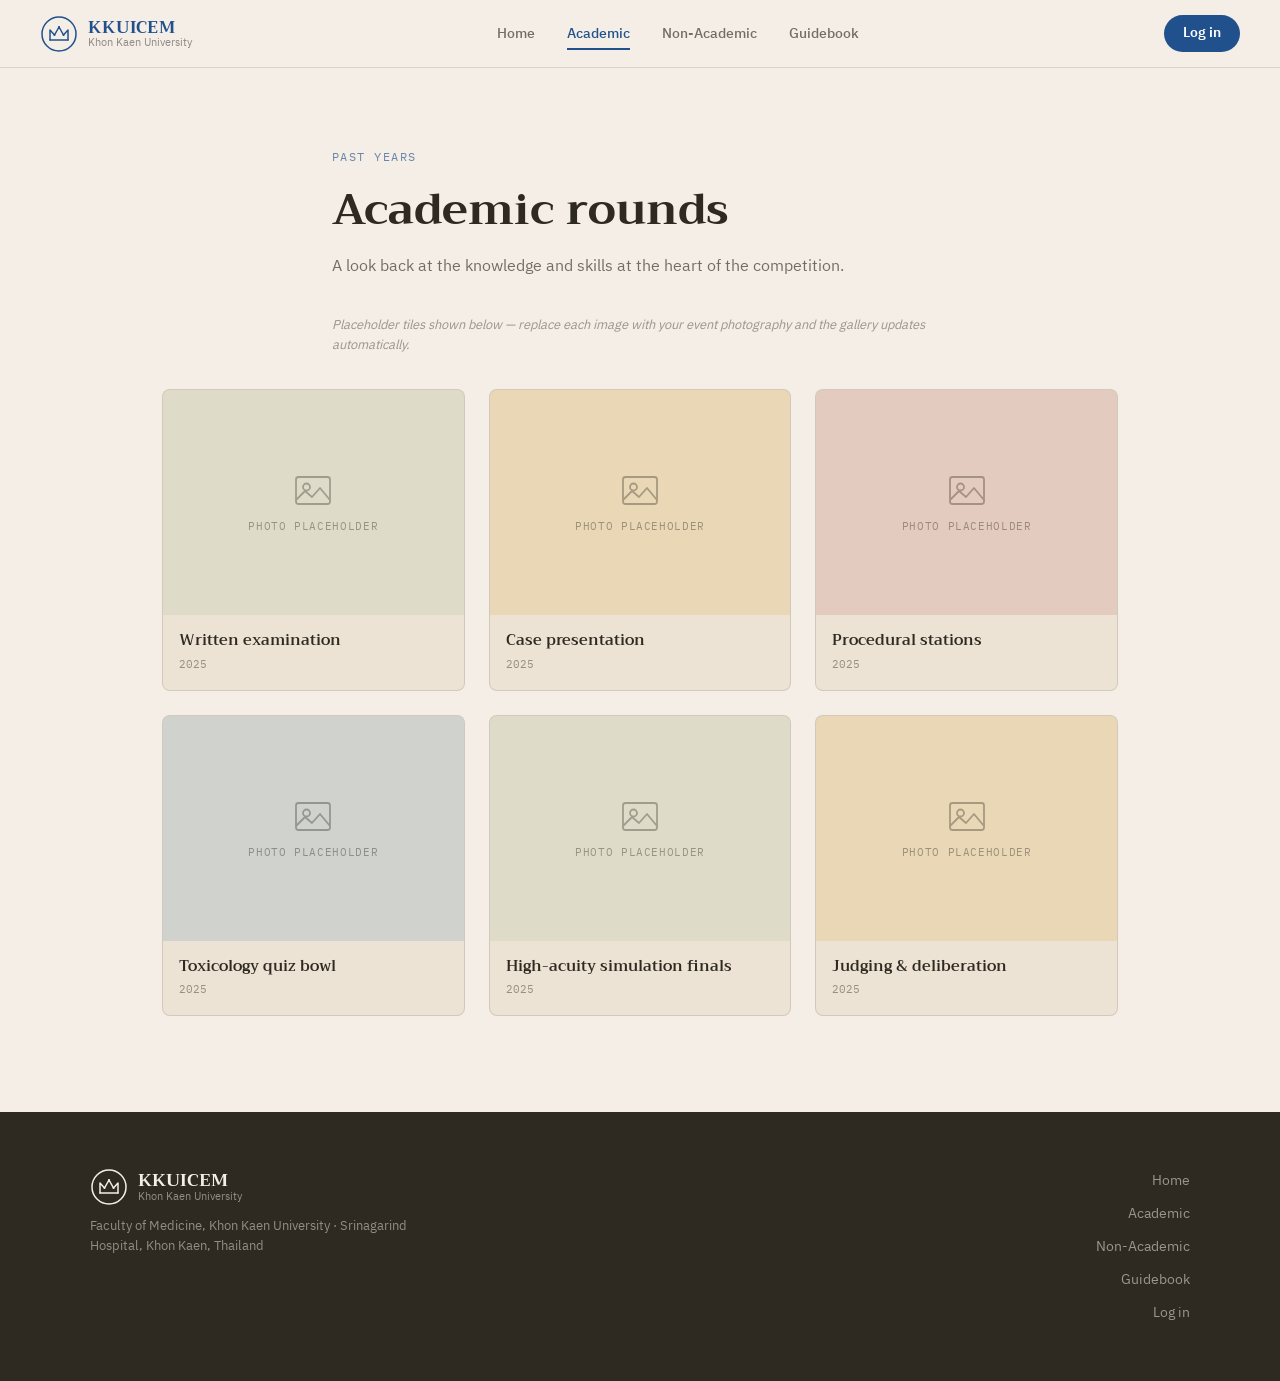
==== academic.html @ b21563ad "Initial site build: 5-page KKUICEM static website Home, Login, Academic gallery, Non-Academic galler" ====
<!DOCTYPE html>
<html lang="en">
<head>
  <meta charset="UTF-8">
  <meta name="viewport" content="width=device-width, initial-scale=1.0">
  <meta name="description" content="KKUICEM Academic Gallery — photos from written examinations, case presentations, procedural stations, and simulation finals from past competitions.">
  <title>KKUICEM — Academic Gallery</title>
  <link rel="stylesheet" href="style.css">
</head>
<body>

<nav class="site-nav" aria-label="Main navigation">
  <a href="index.html" class="nav-wordmark" aria-label="KKUICEM — go to home">
    <svg class="crest-svg" viewBox="0 0 38 38" fill="none" xmlns="http://www.w3.org/2000/svg" aria-hidden="true">
      <circle cx="19" cy="19" r="17" stroke="currentColor" stroke-width="1.5"/>
      <path d="M10 25 L10 15 L14.5 20 L19 12 L23.5 20 L28 15 L28 25" stroke="currentColor" stroke-width="1.5" stroke-linejoin="round" stroke-linecap="round" fill="none"/>
      <line x1="10" y1="25" x2="28" y2="25" stroke="currentColor" stroke-width="1.5" stroke-linecap="round"/>
      <circle cx="14.5" cy="20" r="1" fill="currentColor"/>
      <circle cx="19" cy="12" r="1" fill="currentColor"/>
      <circle cx="23.5" cy="20" r="1" fill="currentColor"/>
    </svg>
    <div class="nav-wordmark-text">
      <span class="nav-wordmark-title">KKUICEM</span>
      <span class="nav-wordmark-sub">Khon Kaen University</span>
    </div>
  </a>
  <ul class="nav-links" role="list">
    <li><a href="index.html">Home</a></li>
    <li><a href="academic.html" aria-current="page">Academic</a></li>
    <li><a href="non-academic.html">Non-Academic</a></li>
    <li><a href="guidebook.html">Guidebook</a></li>
  </ul>
  <a href="login.html" class="nav-login-btn">Log in</a>
</nav>

<main>

  <div class="gallery-header">
    <p class="past-label">Past years</p>
    <h1>Academic rounds</h1>
    <p class="lede">A look back at the knowledge and skills at the heart of the competition.</p>
  </div>

  <p class="gallery-note">Placeholder tiles shown below — replace each image with your event photography and the gallery updates automatically.</p>

  <div class="gallery-grid-wrap">
    <div class="gallery-grid">

      <div class="photo-card">
        <div class="photo-placeholder" style="background:rgba(184,203,175,0.3);">
          <svg width="40" height="40" viewBox="0 0 40 40" fill="none" aria-hidden="true">
            <rect x="3" y="7" width="34" height="27" rx="2.5" stroke="currentColor" stroke-width="1.8"/>
            <circle cx="13.5" cy="17" r="3.5" stroke="currentColor" stroke-width="1.8"/>
            <polyline points="3,30 12,21 19,27 27,18 37,30" stroke="currentColor" stroke-width="1.8" stroke-linejoin="round"/>
          </svg>
          <span class="photo-placeholder-text">Photo placeholder</span>
        </div>
        <div class="photo-card-info">
          <p class="photo-card-title">Written examination</p>
          <p class="photo-card-year">2025</p>
        </div>
      </div>

      <div class="photo-card">
        <div class="photo-placeholder" style="background:rgba(223,187,113,0.3);">
          <svg width="40" height="40" viewBox="0 0 40 40" fill="none" aria-hidden="true">
            <rect x="3" y="7" width="34" height="27" rx="2.5" stroke="currentColor" stroke-width="1.8"/>
            <circle cx="13.5" cy="17" r="3.5" stroke="currentColor" stroke-width="1.8"/>
            <polyline points="3,30 12,21 19,27 27,18 37,30" stroke="currentColor" stroke-width="1.8" stroke-linejoin="round"/>
          </svg>
          <span class="photo-placeholder-text">Photo placeholder</span>
        </div>
        <div class="photo-card-info">
          <p class="photo-card-title">Case presentation</p>
          <p class="photo-card-year">2025</p>
        </div>
      </div>

      <div class="photo-card">
        <div class="photo-placeholder" style="background:rgba(194,119,116,0.22);">
          <svg width="40" height="40" viewBox="0 0 40 40" fill="none" aria-hidden="true">
            <rect x="3" y="7" width="34" height="27" rx="2.5" stroke="currentColor" stroke-width="1.8"/>
            <circle cx="13.5" cy="17" r="3.5" stroke="currentColor" stroke-width="1.8"/>
            <polyline points="3,30 12,21 19,27 27,18 37,30" stroke="currentColor" stroke-width="1.8" stroke-linejoin="round"/>
          </svg>
          <span class="photo-placeholder-text">Photo placeholder</span>
        </div>
        <div class="photo-card-info">
          <p class="photo-card-title">Procedural stations</p>
          <p class="photo-card-year">2025</p>
        </div>
      </div>

      <div class="photo-card">
        <div class="photo-placeholder" style="background:rgba(136,170,190,0.3);">
          <svg width="40" height="40" viewBox="0 0 40 40" fill="none" aria-hidden="true">
            <rect x="3" y="7" width="34" height="27" rx="2.5" stroke="currentColor" stroke-width="1.8"/>
            <circle cx="13.5" cy="17" r="3.5" stroke="currentColor" stroke-width="1.8"/>
            <polyline points="3,30 12,21 19,27 27,18 37,30" stroke="currentColor" stroke-width="1.8" stroke-linejoin="round"/>
          </svg>
          <span class="photo-placeholder-text">Photo placeholder</span>
        </div>
        <div class="photo-card-info">
          <p class="photo-card-title">Toxicology quiz bowl</p>
          <p class="photo-card-year">2025</p>
        </div>
      </div>

      <div class="photo-card">
        <div class="photo-placeholder" style="background:rgba(184,203,175,0.3);">
          <svg width="40" height="40" viewBox="0 0 40 40" fill="none" aria-hidden="true">
            <rect x="3" y="7" width="34" height="27" rx="2.5" stroke="currentColor" stroke-width="1.8"/>
            <circle cx="13.5" cy="17" r="3.5" stroke="currentColor" stroke-width="1.8"/>
            <polyline points="3,30 12,21 19,27 27,18 37,30" stroke="currentColor" stroke-width="1.8" stroke-linejoin="round"/>
          </svg>
          <span class="photo-placeholder-text">Photo placeholder</span>
        </div>
        <div class="photo-card-info">
          <p class="photo-card-title">High-acuity simulation finals</p>
          <p class="photo-card-year">2025</p>
        </div>
      </div>

      <div class="photo-card">
        <div class="photo-placeholder" style="background:rgba(223,187,113,0.3);">
          <svg width="40" height="40" viewBox="0 0 40 40" fill="none" aria-hidden="true">
            <rect x="3" y="7" width="34" height="27" rx="2.5" stroke="currentColor" stroke-width="1.8"/>
            <circle cx="13.5" cy="17" r="3.5" stroke="currentColor" stroke-width="1.8"/>
            <polyline points="3,30 12,21 19,27 27,18 37,30" stroke="currentColor" stroke-width="1.8" stroke-linejoin="round"/>
          </svg>
          <span class="photo-placeholder-text">Photo placeholder</span>
        </div>
        <div class="photo-card-info">
          <p class="photo-card-title">Judging &amp; deliberation</p>
          <p class="photo-card-year">2025</p>
        </div>
      </div>

    </div>
  </div>

</main>

<footer class="site-footer">
  <div class="footer-inner">
    <div>
      <div class="footer-brand">
        <svg class="crest-svg" viewBox="0 0 38 38" fill="none" xmlns="http://www.w3.org/2000/svg" aria-hidden="true">
          <circle cx="19" cy="19" r="17" stroke="currentColor" stroke-width="1.5"/>
          <path d="M10 25 L10 15 L14.5 20 L19 12 L23.5 20 L28 15 L28 25" stroke="currentColor" stroke-width="1.5" stroke-linejoin="round" stroke-linecap="round" fill="none"/>
          <line x1="10" y1="25" x2="28" y2="25" stroke="currentColor" stroke-width="1.5" stroke-linecap="round"/>
          <circle cx="14.5" cy="20" r="1" fill="currentColor"/>
          <circle cx="19" cy="12" r="1" fill="currentColor"/>
          <circle cx="23.5" cy="20" r="1" fill="currentColor"/>
        </svg>
        <div class="footer-wordmark-text">
          <div class="footer-wordmark-title">KKUICEM</div>
          <div class="footer-wordmark-sub">Khon Kaen University</div>
        </div>
      </div>
      <p class="footer-address">Faculty of Medicine, Khon Kaen University · Srinagarind Hospital, Khon Kaen, Thailand</p>
    </div>
    <ul class="footer-nav" role="list">
      <li><a href="index.html">Home</a></li>
      <li><a href="academic.html">Academic</a></li>
      <li><a href="non-academic.html">Non-Academic</a></li>
      <li><a href="guidebook.html">Guidebook</a></li>
      <li><a href="login.html">Log in</a></li>
    </ul>
  </div>
</footer>

</body>
</html>
---- style.css ----
@import url('https://fonts.googleapis.com/css2?family=Trirong:ital,wght@0,400;0,500;0,600;0,700;1,400&family=IBM+Plex+Sans+Thai:wght@400;500;600&family=IBM+Plex+Mono:wght@400;500&display=swap');

:root {
  --cream:      #F5EEE6;
  --cream-deep: #EDE3D4;
  --ink:        #2E2A21;
  --navy:       #21518C;
  --navy-deep:  #1A3E6B;
  --dusty:      #88ABBE;
  --sage:       #B8CBAF;
  --coral:      #C27774;
  --mustard:    #DFBB71;
  --line:       rgba(46, 42, 33, 0.14);
}

*, *::before, *::after { box-sizing: border-box; margin: 0; padding: 0; }

html { scroll-behavior: smooth; }

body {
  background: var(--cream);
  color: var(--ink);
  font-family: 'IBM Plex Sans Thai', sans-serif;
  font-size: 16px;
  line-height: 1.6;
  min-height: 100vh;
  display: flex;
  flex-direction: column;
}

main { flex: 1; }

img { max-width: 100%; height: auto; display: block; }

/* ------------------------------------------------------------------ NAV */

.site-nav {
  background: var(--cream);
  border-bottom: 1px solid var(--line);
  padding: 0 2.5rem;
  height: 68px;
  display: flex;
  align-items: center;
  justify-content: space-between;
  gap: 1.5rem;
  position: sticky;
  top: 0;
  z-index: 100;
}

.nav-wordmark {
  display: flex;
  align-items: center;
  gap: 0.6rem;
  text-decoration: none;
  flex-shrink: 0;
}

.nav-wordmark .crest-svg {
  color: var(--navy);
  width: 38px;
  height: 38px;
  flex-shrink: 0;
}

.nav-wordmark-text { display: flex; flex-direction: column; line-height: 1.15; }

.nav-wordmark-title {
  font-family: 'Trirong', serif;
  font-weight: 700;
  font-size: 1.05rem;
  color: var(--navy);
  letter-spacing: 0.02em;
}

.nav-wordmark-sub { font-size: 0.68rem; color: var(--ink); opacity: 0.5; }

.nav-links { display: flex; gap: 2rem; list-style: none; margin: 0; padding: 0; }

.nav-links a {
  font-size: 0.875rem;
  font-weight: 500;
  color: var(--ink);
  text-decoration: none;
  opacity: 0.65;
  transition: opacity 0.15s;
  padding-bottom: 3px;
  border-bottom: 2px solid transparent;
}

.nav-links a:hover { opacity: 1; }

.nav-links a[aria-current="page"] {
  color: var(--navy);
  opacity: 1;
  border-bottom-color: var(--navy);
}

.nav-login-btn {
  display: inline-block;
  padding: 0.45rem 1.2rem;
  background: var(--navy);
  color: #fff;
  font-size: 0.85rem;
  font-weight: 600;
  text-decoration: none;
  border-radius: 999px;
  transition: background 0.15s;
  flex-shrink: 0;
  white-space: nowrap;
}

.nav-login-btn:hover { background: var(--navy-deep); }

.nav-links a:focus-visible,
.nav-login-btn:focus-visible,
.nav-wordmark:focus-visible {
  outline: 2px solid var(--navy);
  outline-offset: 3px;
  border-radius: 3px;
}

/* --------------------------------------------------------------- FOOTER */

.site-footer { background: var(--ink); padding: 3.5rem 2.5rem; }

.footer-inner {
  max-width: 1100px;
  margin: 0 auto;
  display: flex;
  align-items: flex-start;
  justify-content: space-between;
  gap: 2.5rem;
  flex-wrap: wrap;
}

.footer-brand {
  display: flex;
  align-items: center;
  gap: 0.65rem;
  margin-bottom: 0.65rem;
}

.footer-brand .crest-svg { color: var(--cream); width: 38px; height: 38px; flex-shrink: 0; }

.footer-wordmark-text { line-height: 1.2; }

.footer-wordmark-title {
  font-family: 'Trirong', serif;
  font-weight: 700;
  font-size: 1.1rem;
  color: var(--cream);
}

.footer-wordmark-sub { font-size: 0.68rem; color: var(--cream); opacity: 0.5; }

.footer-address { font-size: 0.8rem; color: var(--cream); opacity: 0.5; line-height: 1.6; max-width: 340px; }

.footer-nav {
  list-style: none;
  padding: 0;
  margin: 0;
  display: flex;
  flex-direction: column;
  gap: 0.45rem;
  text-align: right;
}

.footer-nav a { font-size: 0.85rem; color: var(--cream); opacity: 0.55; text-decoration: none; transition: opacity 0.15s; }

.footer-nav a:hover { opacity: 1; }

.footer-nav a:focus-visible { outline: 2px solid var(--cream); outline-offset: 2px; border-radius: 2px; }

/* ------------------------------------------------------------- DIVIDER */

.divider-stripe {
  height: 10px;
  background: repeating-linear-gradient(
    -45deg,
    var(--sage)    0px,
    var(--sage)    5px,
    var(--mustard) 5px,
    var(--mustard) 10px
  );
}

/* -------------------------------------------------------------- BUTTONS */

.btn-coral {
  display: inline-block;
  padding: 0.7rem 1.6rem;
  background: var(--coral);
  color: #fff;
  font-weight: 600;
  font-size: 0.9rem;
  text-decoration: none;
  border-radius: 6px;
  transition: background 0.15s;
}

.btn-coral:hover { background: #b5605d; }

.btn-navy-outline {
  display: inline-block;
  padding: 0.68rem 1.6rem;
  background: transparent;
  color: var(--navy);
  border: 2px solid var(--navy);
  font-weight: 600;
  font-size: 0.9rem;
  text-decoration: none;
  border-radius: 6px;
  transition: background 0.15s, color 0.15s;
}

.btn-navy-outline:hover { background: var(--navy); color: #fff; }

.btn-coral:focus-visible,
.btn-navy-outline:focus-visible { outline: 2px solid var(--navy); outline-offset: 3px; }

/* --------------------------------------------------------------- INDEX */

.hero {
  max-width: 700px;
  margin: 0 auto;
  padding: 7rem 2rem 5rem;
  text-align: center;
}

.hero-location {
  font-family: 'IBM Plex Mono', monospace;
  font-size: 0.75rem;
  font-weight: 500;
  letter-spacing: 0.14em;
  text-transform: uppercase;
  color: var(--navy);
  margin-bottom: 1.1rem;
}

.hero h1 {
  font-family: 'Trirong', serif;
  font-size: clamp(2rem, 5vw, 3.2rem);
  font-weight: 700;
  line-height: 1.15;
  color: var(--ink);
  margin-bottom: 1.5rem;
}

.hero-lede {
  font-size: 1.05rem;
  line-height: 1.75;
  color: var(--ink);
  opacity: 0.75;
  max-width: 580px;
  margin: 0 auto 2.5rem;
}

.hero-buttons { display: flex; gap: 1rem; justify-content: center; flex-wrap: wrap; }

/* duration */

.duration-band { background: var(--navy); color: #fff; padding: 5.5rem 2rem; text-align: center; }

.duration-band h2 {
  font-family: 'Trirong', serif;
  font-size: clamp(1.3rem, 2.5vw, 1.9rem);
  font-weight: 600;
  color: #fff;
  margin-bottom: 1.5rem;
}

.duration-date {
  font-family: 'IBM Plex Mono', monospace;
  font-size: clamp(2.75rem, 8vw, 5rem);
  font-weight: 500;
  letter-spacing: 0.04em;
  color: var(--mustard);
  display: block;
  margin-bottom: 0.6rem;
  line-height: 1;
}

.duration-venue { font-size: 0.88rem; opacity: 0.55; margin-bottom: 3.5rem; }

.schedule-grid {
  max-width: 880px;
  margin: 0 auto;
  display: grid;
  grid-template-columns: repeat(3, 1fr);
  gap: 1.5rem;
  text-align: left;
}

.schedule-day {
  background: rgba(255,255,255,0.07);
  border: 1px solid rgba(255,255,255,0.12);
  border-radius: 8px;
  padding: 1.5rem 1.4rem;
}

.schedule-day-label {
  font-family: 'IBM Plex Mono', monospace;
  font-size: 0.68rem;
  letter-spacing: 0.13em;
  text-transform: uppercase;
  color: var(--mustard);
  margin-bottom: 0.35rem;
}

.schedule-day-title {
  font-family: 'Trirong', serif;
  font-size: 1rem;
  font-weight: 600;
  color: #fff;
  margin-bottom: 0.85rem;
}

.schedule-day ul { list-style: none; padding: 0; margin: 0; }

.schedule-day ul li {
  font-size: 0.82rem;
  color: rgba(255,255,255,0.65);
  padding: 0.28rem 0;
  border-bottom: 1px solid rgba(255,255,255,0.07);
  line-height: 1.45;
}

.schedule-day ul li:last-child { border-bottom: none; }

/* nav cards */

.nav-cards-section { padding: 5rem 2rem 5.5rem; }

.nav-cards-section h2 {
  font-family: 'Trirong', serif;
  font-size: 1.5rem;
  font-weight: 700;
  color: var(--ink);
  max-width: 1000px;
  margin: 0 auto 2rem;
}

.nav-cards {
  display: grid;
  grid-template-columns: repeat(3, 1fr);
  gap: 1.5rem;
  max-width: 1000px;
  margin: 0 auto;
}

.nav-card {
  background: var(--cream-deep);
  border: 1px solid var(--line);
  border-radius: 8px;
  overflow: hidden;
  display: flex;
  flex-direction: column;
}

.nav-card-top { height: 5px; }

.nav-card-body { padding: 1.6rem 1.5rem; display: flex; flex-direction: column; flex: 1; }

.nav-card-body h3 {
  font-family: 'Trirong', serif;
  font-size: 1.05rem;
  font-weight: 600;
  color: var(--ink);
  margin-bottom: 0.5rem;
}

.nav-card-body p { font-size: 0.85rem; color: var(--ink); opacity: 0.65; line-height: 1.55; flex: 1; margin-bottom: 1.1rem; }

.nav-card-link {
  font-size: 0.85rem;
  font-weight: 600;
  color: var(--navy);
  text-decoration: none;
  display: inline-flex;
  align-items: center;
  gap: 0.3rem;
}

.nav-card-link:hover { text-decoration: underline; }

.nav-card-link:focus-visible { outline: 2px solid var(--navy); outline-offset: 2px; border-radius: 2px; }

/* --------------------------------------------------------------- LOGIN */

.login-wrapper { display: flex; align-items: flex-start; justify-content: center; padding: 5rem 2rem 6rem; }

.login-section { width: 100%; max-width: 660px; }

.login-section h1 {
  font-family: 'Trirong', serif;
  font-size: clamp(1.7rem, 4vw, 2.4rem);
  font-weight: 700;
  color: var(--ink);
  margin-bottom: 0.65rem;
  text-align: center;
}

.login-lede { font-size: 1rem; color: var(--ink); opacity: 0.65; margin-bottom: 2rem; text-align: center; }

.login-card { background: var(--cream-deep); border: 1px solid var(--line); border-radius: 10px; padding: 1.75rem; }

.login-card iframe { width: 100%; height: 600px; border: none; border-radius: 6px; display: block; background: var(--cream); }

.login-fallback { font-size: 0.8rem; color: var(--ink); opacity: 0.55; margin-top: 0.85rem; text-align: center; }

.login-fallback a { color: var(--navy); text-decoration: underline; }

/* ------------------------------------------------------------- GALLERY */

.gallery-header { max-width: 680px; margin: 0 auto; padding: 5rem 2rem 1.5rem; }

.past-label {
  font-family: 'IBM Plex Mono', monospace;
  font-size: 0.72rem;
  letter-spacing: 0.13em;
  text-transform: uppercase;
  color: var(--navy);
  opacity: 0.65;
  margin-bottom: 0.5rem;
}

.gallery-header h1 {
  font-family: 'Trirong', serif;
  font-size: clamp(1.9rem, 4.5vw, 2.75rem);
  font-weight: 700;
  color: var(--ink);
  margin-bottom: 0.6rem;
}

.gallery-header .lede { font-size: 1rem; color: var(--ink); opacity: 0.65; }

.gallery-note {
  max-width: 680px;
  margin: 0.75rem auto 0;
  padding: 0 2rem;
  font-size: 0.8rem;
  color: var(--ink);
  opacity: 0.45;
  font-style: italic;
}

.gallery-grid-wrap { max-width: 1020px; margin: 0 auto; padding: 2rem 2rem 6rem; }

.gallery-grid { display: grid; grid-template-columns: repeat(3, 1fr); gap: 1.5rem; }

.photo-card { border: 1px solid var(--line); border-radius: 8px; overflow: hidden; background: var(--cream-deep); }

.photo-placeholder {
  aspect-ratio: 4 / 3;
  display: flex;
  flex-direction: column;
  align-items: center;
  justify-content: center;
  gap: 0.5rem;
  color: var(--ink);
}

.photo-placeholder svg { opacity: 0.35; }

.photo-placeholder-text {
  font-family: 'IBM Plex Mono', monospace;
  font-size: 0.68rem;
  color: var(--ink);
  opacity: 0.4;
  letter-spacing: 0.06em;
  text-transform: uppercase;
}

.photo-card-info { padding: 0.8rem 1rem 1rem; }

.photo-card-title {
  font-family: 'Trirong', serif;
  font-size: 0.95rem;
  font-weight: 600;
  color: var(--ink);
  margin-bottom: 0.2rem;
}

.photo-card-year { font-family: 'IBM Plex Mono', monospace; font-size: 0.7rem; color: var(--ink); opacity: 0.45; }

/* ----------------------------------------------------------- GUIDEBOOK */

.guidebook-header { max-width: 640px; margin: 0 auto; padding: 5.5rem 2rem 1.5rem; text-align: center; }

.guidebook-header h1 {
  font-family: 'Trirong', serif;
  font-size: clamp(1.75rem, 4vw, 2.6rem);
  font-weight: 700;
  color: var(--ink);
  margin-bottom: 0.75rem;
}

.guidebook-lede { font-size: 1rem; color: var(--ink); opacity: 0.65; line-height: 1.65; }

.guidebook-download-card {
  max-width: 520px;
  margin: 2.5rem auto 0;
  background: var(--navy);
  border-radius: 12px;
  padding: 2.5rem 2.25rem;
  text-align: center;
}

.guidebook-pdf-label {
  font-family: 'IBM Plex Mono', monospace;
  font-size: 0.7rem;
  letter-spacing: 0.13em;
  text-transform: uppercase;
  color: var(--mustard);
  margin-bottom: 0.6rem;
}

.guidebook-download-card h2 {
  font-family: 'Trirong', serif;
  font-size: 1.45rem;
  font-weight: 700;
  color: #fff;
  margin-bottom: 1.6rem;
  line-height: 1.3;
}

.btn-coral-dl {
  display: inline-block;
  padding: 0.75rem 1.8rem;
  background: var(--coral);
  color: #fff;
  font-weight: 600;
  font-size: 0.9rem;
  text-decoration: none;
  border-radius: 6px;
  transition: background 0.15s;
}

.btn-coral-dl:hover { background: #b5605d; }

.btn-coral-dl:focus-visible { outline: 2px solid #fff; outline-offset: 3px; }

.guidebook-contents { max-width: 520px; margin: 3.5rem auto 6rem; padding: 0 2rem; }

.guidebook-contents h2 {
  font-family: 'Trirong', serif;
  font-size: 1.2rem;
  font-weight: 700;
  color: var(--ink);
  margin-bottom: 1.25rem;
}

.guidebook-list { list-style: none; padding: 0; margin: 0; counter-reset: guide; }

.guidebook-list li {
  counter-increment: guide;
  display: flex;
  align-items: baseline;
  gap: 1rem;
  padding: 0.9rem 0;
  border-bottom: 1px solid var(--line);
  font-size: 0.95rem;
  color: var(--ink);
  line-height: 1.5;
}

.guidebook-list li::before {
  content: counter(guide, decimal-leading-zero);
  font-family: 'IBM Plex Mono', monospace;
  font-size: 0.72rem;
  font-weight: 500;
  color: var(--navy);
  opacity: 0.55;
  flex-shrink: 0;
  letter-spacing: 0.05em;
}

/* ---------------------------------------------------------- RESPONSIVE */

@media (max-width: 760px) {
  .nav-links { display: none; }

  .site-nav { padding: 0 1.25rem; }

  .schedule-grid,
  .nav-cards,
  .gallery-grid { grid-template-columns: 1fr; }

  .footer-inner { flex-direction: column; gap: 1.5rem; }

  .footer-nav { text-align: left; flex-direction: row; flex-wrap: wrap; gap: 0.4rem 1.2rem; }

  .hero { padding: 4.5rem 1.5rem 3.5rem; }

  .duration-band { padding: 3.5rem 1.5rem; }

  .guidebook-download-card { margin: 2rem 1.5rem 0; }

  .guidebook-contents { padding: 0 1.5rem; margin-bottom: 4rem; }

  .gallery-grid-wrap { padding: 2rem 1.5rem 4rem; }

  .login-card { padding: 1.25rem; }

  .login-card iframe { height: 520px; }
}
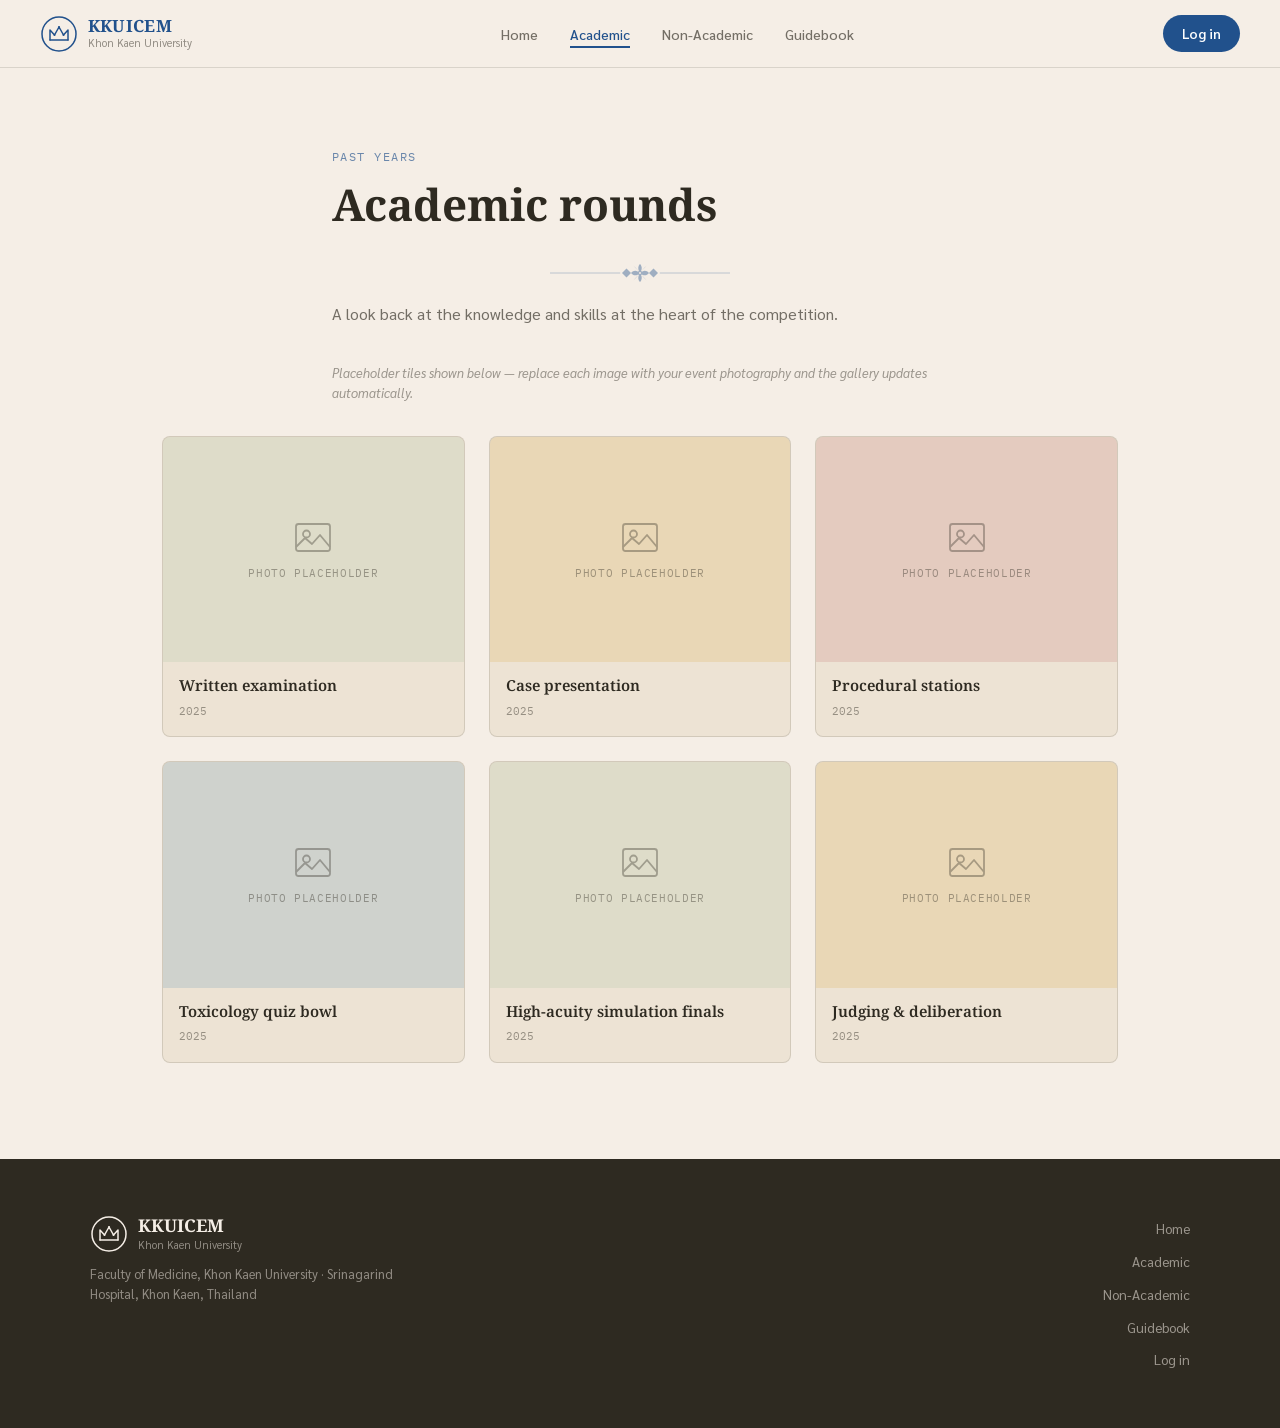
==== commit 4a0b28cb: "Add Thai lotus ornament accents to hero, duration band, and gallery headers Co-Authored-By: Claude S" ====
--- a/academic.html
+++ b/academic.html
@@ -38,6 +38,24 @@
   <div class="gallery-header">
     <p class="past-label">Past years</p>
     <h1>Academic rounds</h1>
+    <div class="thai-ornament" aria-hidden="true">
+      <svg viewBox="0 0 200 20" fill="none" xmlns="http://www.w3.org/2000/svg">
+        <line x1="0" y1="10" x2="78" y2="10" stroke="currentColor" stroke-width="0.75"/>
+        <line x1="122" y1="10" x2="200" y2="10" stroke="currentColor" stroke-width="0.75"/>
+        <path d="M80 10 L85 5 L90 10 L85 15Z" fill="currentColor"/>
+        <path d="M110 10 L115 5 L120 10 L115 15Z" fill="currentColor"/>
+        <path d="M100 10 C102 7,103 3,100 0 C97 3,98 7,100 10Z" fill="currentColor"/>
+        <path d="M100 10 C102 13,103 17,100 20 C97 17,98 13,100 10Z" fill="currentColor"/>
+        <path d="M100 10 C97 7,93 6,90 10 C93 14,97 13,100 10Z" fill="currentColor"/>
+        <path d="M100 10 C103 7,107 6,110 10 C107 14,103 13,100 10Z" fill="currentColor"/>
+        <path d="M100 10 C98 7,95 4,93 2 C95 5,98 7,100 10Z" fill="currentColor" opacity="0.55"/>
+        <path d="M100 10 C102 7,105 4,107 2 C105 5,102 7,100 10Z" fill="currentColor" opacity="0.55"/>
+        <path d="M100 10 C98 13,95 16,93 18 C95 15,98 13,100 10Z" fill="currentColor" opacity="0.55"/>
+        <path d="M100 10 C102 13,105 16,107 18 C105 15,102 13,100 10Z" fill="currentColor" opacity="0.55"/>
+        <circle cx="100" cy="10" r="2.5" fill="currentColor"/>
+        <circle cx="100" cy="10" r="1.1" fill="var(--cream)"/>
+      </svg>
+    </div>
     <p class="lede">A look back at the knowledge and skills at the heart of the competition.</p>
   </div>
 
--- a/style.css
+++ b/style.css
@@ -1,4 +1,4 @@
-@import url('https://fonts.googleapis.com/css2?family=Trirong:ital,wght@0,400;0,500;0,600;0,700;1,400&family=IBM+Plex+Sans+Thai:wght@400;500;600&family=IBM+Plex+Mono:wght@400;500&display=swap');
+@import url('https://fonts.googleapis.com/css2?family=Noto+Serif+Thai:wght@400;500;600;700&family=Sarabun:wght@400;500;600&family=IBM+Plex+Mono:wght@400;500&display=swap');
 
 :root {
   --cream:      #F5EEE6;
@@ -20,7 +20,7 @@
 body {
   background: var(--cream);
   color: var(--ink);
-  font-family: 'IBM Plex Sans Thai', sans-serif;
+  font-family: 'Sarabun', sans-serif;
   font-size: 16px;
   line-height: 1.6;
   min-height: 100vh;
@@ -66,7 +66,7 @@
 .nav-wordmark-text { display: flex; flex-direction: column; line-height: 1.15; }
 
 .nav-wordmark-title {
-  font-family: 'Trirong', serif;
+  font-family: 'Noto Serif Thai', serif;
   font-weight: 700;
   font-size: 1.05rem;
   color: var(--navy);
@@ -146,7 +146,7 @@
 .footer-wordmark-text { line-height: 1.2; }
 
 .footer-wordmark-title {
-  font-family: 'Trirong', serif;
+  font-family: 'Noto Serif Thai', serif;
   font-weight: 700;
   font-size: 1.1rem;
   color: var(--cream);
@@ -185,6 +185,25 @@
   );
 }
 
+/* --------------------------------------------------------- THAI ORNAMENT */
+
+.thai-ornament {
+  display: flex;
+  justify-content: center;
+  margin: 1.2rem 0;
+  color: var(--navy);
+  opacity: 0.4;
+}
+
+.thai-ornament svg { width: 260px; height: auto; }
+
+.thai-ornament-light {
+  color: var(--mustard);
+  opacity: 0.55;
+}
+
+.gallery-header .thai-ornament svg { width: 180px; }
+
 /* -------------------------------------------------------------- BUTTONS */
 
 .btn-coral {
@@ -239,7 +258,7 @@
 }
 
 .hero h1 {
-  font-family: 'Trirong', serif;
+  font-family: 'Noto Serif Thai', serif;
   font-size: clamp(2rem, 5vw, 3.2rem);
   font-weight: 700;
   line-height: 1.15;
@@ -263,7 +282,7 @@
 .duration-band { background: var(--navy); color: #fff; padding: 5.5rem 2rem; text-align: center; }
 
 .duration-band h2 {
-  font-family: 'Trirong', serif;
+  font-family: 'Noto Serif Thai', serif;
   font-size: clamp(1.3rem, 2.5vw, 1.9rem);
   font-weight: 600;
   color: #fff;
@@ -309,7 +328,7 @@
 }
 
 .schedule-day-title {
-  font-family: 'Trirong', serif;
+  font-family: 'Noto Serif Thai', serif;
   font-size: 1rem;
   font-weight: 600;
   color: #fff;
@@ -333,7 +352,7 @@
 .nav-cards-section { padding: 5rem 2rem 5.5rem; }
 
 .nav-cards-section h2 {
-  font-family: 'Trirong', serif;
+  font-family: 'Noto Serif Thai', serif;
   font-size: 1.5rem;
   font-weight: 700;
   color: var(--ink);
@@ -363,7 +382,7 @@
 .nav-card-body { padding: 1.6rem 1.5rem; display: flex; flex-direction: column; flex: 1; }
 
 .nav-card-body h3 {
-  font-family: 'Trirong', serif;
+  font-family: 'Noto Serif Thai', serif;
   font-size: 1.05rem;
   font-weight: 600;
   color: var(--ink);
@@ -393,7 +412,7 @@
 .login-section { width: 100%; max-width: 660px; }
 
 .login-section h1 {
-  font-family: 'Trirong', serif;
+  font-family: 'Noto Serif Thai', serif;
   font-size: clamp(1.7rem, 4vw, 2.4rem);
   font-weight: 700;
   color: var(--ink);
@@ -407,9 +426,27 @@
 
 .login-card iframe { width: 100%; height: 600px; border: none; border-radius: 6px; display: block; background: var(--cream); }
 
-.login-fallback { font-size: 0.8rem; color: var(--ink); opacity: 0.55; margin-top: 0.85rem; text-align: center; }
-
-.login-fallback a { color: var(--navy); text-decoration: underline; }
+.login-portal {
+  display: flex;
+  flex-direction: column;
+  align-items: center;
+  text-align: center;
+  padding: 3rem 1.5rem;
+  gap: 0.75rem;
+}
+
+.login-portal-icon { color: var(--navy); opacity: 0.6; margin-bottom: 0.5rem; }
+
+.login-portal-label {
+  font-family: 'Noto Serif Thai', serif;
+  font-size: 1.1rem;
+  font-weight: 600;
+  color: var(--ink);
+}
+
+.login-portal-note { font-size: 0.85rem; color: var(--ink); opacity: 0.6; max-width: 340px; line-height: 1.55; }
+
+.login-portal-btn { margin-top: 0.75rem; }
 
 /* ------------------------------------------------------------- GALLERY */
 
@@ -426,7 +463,7 @@
 }
 
 .gallery-header h1 {
-  font-family: 'Trirong', serif;
+  font-family: 'Noto Serif Thai', serif;
   font-size: clamp(1.9rem, 4.5vw, 2.75rem);
   font-weight: 700;
   color: var(--ink);
@@ -475,7 +512,7 @@
 .photo-card-info { padding: 0.8rem 1rem 1rem; }
 
 .photo-card-title {
-  font-family: 'Trirong', serif;
+  font-family: 'Noto Serif Thai', serif;
   font-size: 0.95rem;
   font-weight: 600;
   color: var(--ink);
@@ -489,7 +526,7 @@
 .guidebook-header { max-width: 640px; margin: 0 auto; padding: 5.5rem 2rem 1.5rem; text-align: center; }
 
 .guidebook-header h1 {
-  font-family: 'Trirong', serif;
+  font-family: 'Noto Serif Thai', serif;
   font-size: clamp(1.75rem, 4vw, 2.6rem);
   font-weight: 700;
   color: var(--ink);
@@ -517,7 +554,7 @@
 }
 
 .guidebook-download-card h2 {
-  font-family: 'Trirong', serif;
+  font-family: 'Noto Serif Thai', serif;
   font-size: 1.45rem;
   font-weight: 700;
   color: #fff;
@@ -544,7 +581,7 @@
 .guidebook-contents { max-width: 520px; margin: 3.5rem auto 6rem; padding: 0 2rem; }
 
 .guidebook-contents h2 {
-  font-family: 'Trirong', serif;
+  font-family: 'Noto Serif Thai', serif;
   font-size: 1.2rem;
   font-weight: 700;
   color: var(--ink);
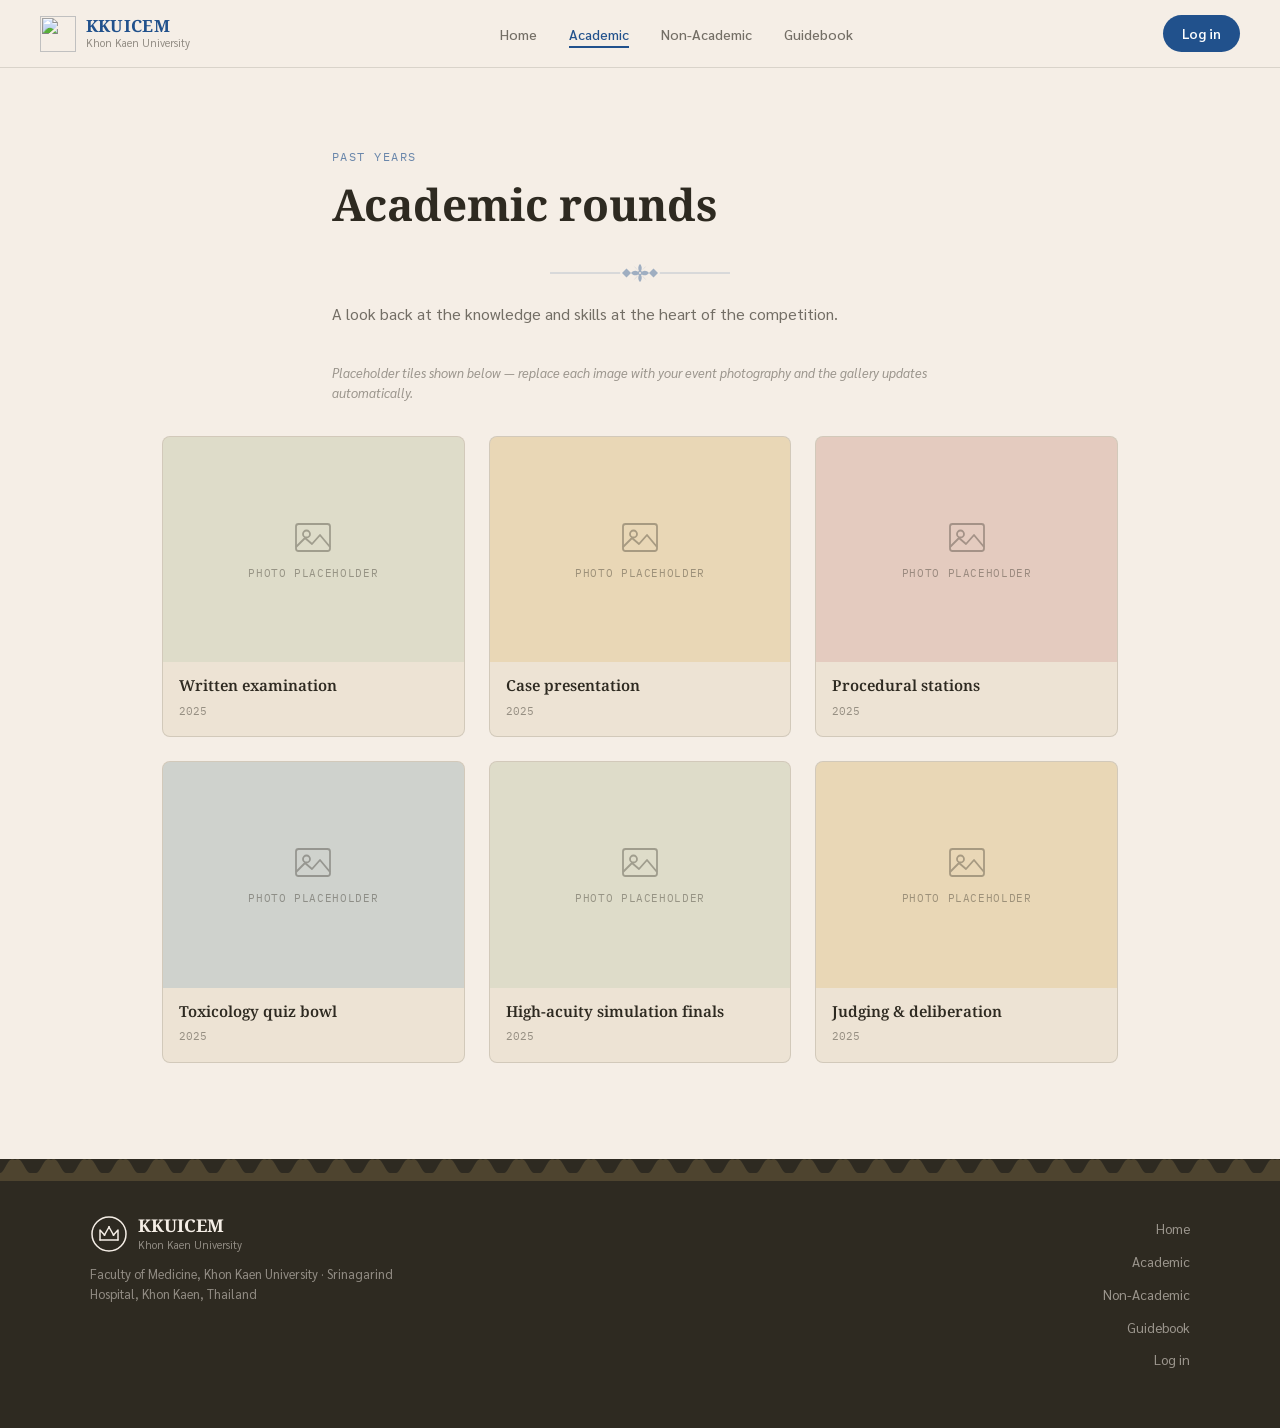
==== commit 1361f366: "Add ICEM logo, color mascots, medallion system, login mascots, and logo swap Co-Authored-By: Claude " ====
--- a/academic.html
+++ b/academic.html
@@ -11,14 +11,7 @@
 
 <nav class="site-nav" aria-label="Main navigation">
   <a href="index.html" class="nav-wordmark" aria-label="KKUICEM — go to home">
-    <svg class="crest-svg" viewBox="0 0 38 38" fill="none" xmlns="http://www.w3.org/2000/svg" aria-hidden="true">
-      <circle cx="19" cy="19" r="17" stroke="currentColor" stroke-width="1.5"/>
-      <path d="M10 25 L10 15 L14.5 20 L19 12 L23.5 20 L28 15 L28 25" stroke="currentColor" stroke-width="1.5" stroke-linejoin="round" stroke-linecap="round" fill="none"/>
-      <line x1="10" y1="25" x2="28" y2="25" stroke="currentColor" stroke-width="1.5" stroke-linecap="round"/>
-      <circle cx="14.5" cy="20" r="1" fill="currentColor"/>
-      <circle cx="19" cy="12" r="1" fill="currentColor"/>
-      <circle cx="23.5" cy="20" r="1" fill="currentColor"/>
-    </svg>
+    <img src="assets/icem-logo-color.png" class="crest-img" alt="" aria-hidden="true">
     <div class="nav-wordmark-text">
       <span class="nav-wordmark-title">KKUICEM</span>
       <span class="nav-wordmark-sub">Khon Kaen University</span>
--- a/style.css
+++ b/style.css
@@ -63,6 +63,15 @@
   flex-shrink: 0;
 }
 
+.crest-img {
+  flex-shrink: 0;
+  object-fit: contain;
+  display: block;
+}
+
+.nav-wordmark .crest-img  { width: 36px; height: 36px; }
+.footer-brand  .crest-img { width: 28px; height: 28px; }
+
 .nav-wordmark-text { display: flex; flex-direction: column; line-height: 1.15; }
 
 .nav-wordmark-title {
@@ -122,7 +131,14 @@
 
 /* --------------------------------------------------------------- FOOTER */
 
-.site-footer { background: var(--ink); padding: 3.5rem 2.5rem; }
+.site-footer {
+  background: var(--ink);
+  padding: 3.5rem 2.5rem;
+  background-image: url("data:image/svg+xml,%3Csvg xmlns='http://www.w3.org/2000/svg' viewBox='0 0 36 22'%3E%3Cpath d='M0 22 L0 14 C3 14 6 6 9 2 C11 0 13 0 15 1 C17 0 19 0 21 2 C24 6 27 14 30 14 L36 14 L36 22 Z' fill='%23DFBB71' opacity='0.18'/%3E%3C/svg%3E");
+  background-repeat: repeat-x;
+  background-size: 36px 22px;
+  background-position: top left;
+}
 
 .footer-inner {
   max-width: 1100px;
@@ -174,16 +190,41 @@
 
 /* ------------------------------------------------------------- DIVIDER */
 
-.divider-stripe {
-  height: 10px;
-  background: repeating-linear-gradient(
-    -45deg,
-    var(--sage)    0px,
-    var(--sage)    5px,
-    var(--mustard) 5px,
-    var(--mustard) 10px
-  );
-}
+.wave-divider {
+  width: 100%;
+  height: 38px;
+  background-color: var(--cream);
+  background-image: url("data:image/svg+xml,<svg xmlns='http://www.w3.org/2000/svg' viewBox='0 0 38 38'><g transform='translate(19,19)' opacity='0.38'><ellipse rx='2.5' ry='7' cy='-14' fill='%23C27774'/><ellipse rx='2.5' ry='7' cy='-14' fill='%23C27774' transform='rotate(45)'/><ellipse rx='2.5' ry='7' cy='-14' fill='%23C27774' transform='rotate(90)'/><ellipse rx='2.5' ry='7' cy='-14' fill='%23C27774' transform='rotate(135)'/><ellipse rx='2.5' ry='7' cy='-14' fill='%23C27774' transform='rotate(180)'/><ellipse rx='2.5' ry='7' cy='-14' fill='%23C27774' transform='rotate(225)'/><ellipse rx='2.5' ry='7' cy='-14' fill='%23C27774' transform='rotate(270)'/><ellipse rx='2.5' ry='7' cy='-14' fill='%23C27774' transform='rotate(315)'/><ellipse rx='2' ry='5' cy='-10' fill='%23DFBB71' transform='rotate(22.5)'/><ellipse rx='2' ry='5' cy='-10' fill='%23DFBB71' transform='rotate(67.5)'/><ellipse rx='2' ry='5' cy='-10' fill='%23DFBB71' transform='rotate(112.5)'/><ellipse rx='2' ry='5' cy='-10' fill='%23DFBB71' transform='rotate(157.5)'/><ellipse rx='2' ry='5' cy='-10' fill='%23DFBB71' transform='rotate(202.5)'/><ellipse rx='2' ry='5' cy='-10' fill='%23DFBB71' transform='rotate(247.5)'/><ellipse rx='2' ry='5' cy='-10' fill='%23DFBB71' transform='rotate(292.5)'/><ellipse rx='2' ry='5' cy='-10' fill='%23DFBB71' transform='rotate(337.5)'/><circle r='5' fill='%2321518C'/><circle r='2' fill='%23DFBB71'/><circle r='1' fill='%2321518C'/></g></svg>");
+  background-repeat: repeat-x;
+  background-size: 38px 38px;
+  background-position: center left;
+}
+
+/* small medallion accent for section headings */
+.medallion-accent-sm svg { width: 28px; height: 28px; }
+.medallion-accent-sm { margin: 0 0 0.9rem; }
+
+/* login page line-art mascots */
+.login-wrapper {
+  display: flex;
+  align-items: flex-start;
+  justify-content: center;
+  padding: 5rem 2rem 6rem;
+  position: relative;
+}
+
+.login-mascot {
+  position: absolute;
+  bottom: 0;
+  width: 150px;
+  mix-blend-mode: multiply;
+  pointer-events: none;
+  user-select: none;
+  opacity: 0.45;
+}
+
+.login-mascot-blue { left: 0; }
+.login-mascot-red  { right: 0; }
 
 /* --------------------------------------------------------- THAI ORNAMENT */
 
@@ -241,11 +282,83 @@
 /* --------------------------------------------------------------- INDEX */
 
 .hero {
+  position: relative;
+  overflow: hidden;
+  padding: 7rem 2rem 5rem;
+  text-align: center;
+}
+
+.hero::before {
+  content: '';
+  position: absolute;
+  inset: 0;
+  z-index: 0;
+  opacity: 0.05;
+  pointer-events: none;
+  background-image: url("data:image/svg+xml,<svg xmlns='http://www.w3.org/2000/svg' viewBox='0 0 80 80'><g transform='translate(40,40)'><ellipse rx='4' ry='11' cy='-22' fill='%23C27774'/><ellipse rx='4' ry='11' cy='-22' fill='%23C27774' transform='rotate(45)'/><ellipse rx='4' ry='11' cy='-22' fill='%23C27774' transform='rotate(90)'/><ellipse rx='4' ry='11' cy='-22' fill='%23C27774' transform='rotate(135)'/><ellipse rx='4' ry='11' cy='-22' fill='%23C27774' transform='rotate(180)'/><ellipse rx='4' ry='11' cy='-22' fill='%23C27774' transform='rotate(225)'/><ellipse rx='4' ry='11' cy='-22' fill='%23C27774' transform='rotate(270)'/><ellipse rx='4' ry='11' cy='-22' fill='%23C27774' transform='rotate(315)'/><ellipse rx='3' ry='8' cy='-15' fill='%23DFBB71' transform='rotate(22.5)'/><ellipse rx='3' ry='8' cy='-15' fill='%23DFBB71' transform='rotate(67.5)'/><ellipse rx='3' ry='8' cy='-15' fill='%23DFBB71' transform='rotate(112.5)'/><ellipse rx='3' ry='8' cy='-15' fill='%23DFBB71' transform='rotate(157.5)'/><ellipse rx='3' ry='8' cy='-15' fill='%23DFBB71' transform='rotate(202.5)'/><ellipse rx='3' ry='8' cy='-15' fill='%23DFBB71' transform='rotate(247.5)'/><ellipse rx='3' ry='8' cy='-15' fill='%23DFBB71' transform='rotate(292.5)'/><ellipse rx='3' ry='8' cy='-15' fill='%23DFBB71' transform='rotate(337.5)'/><circle r='9' fill='%2321518C'/><circle r='3.5' fill='%23DFBB71'/><circle r='1.5' fill='%2321518C'/></g></svg>");
+  background-repeat: repeat;
+  background-size: 80px 80px;
+}
+
+.hero-mountain {
+  position: absolute;
+  inset: 0;
+  z-index: 1;
+  pointer-events: none;
+  user-select: none;
+}
+
+.hero-mountain svg {
+  position: absolute;
+  bottom: 0;
+  left: 0;
+  width: 100%;
+  height: auto;
+}
+
+.hero-content {
   max-width: 700px;
   margin: 0 auto;
-  padding: 7rem 2rem 5rem;
-  text-align: center;
-}
+  position: relative;
+  z-index: 3;
+}
+
+.hero-mascot {
+  position: absolute;
+  bottom: 0;
+  width: 210px;
+  mix-blend-mode: multiply;
+  pointer-events: none;
+  user-select: none;
+  opacity: 0.9;
+  z-index: 2;
+}
+
+.hero-mascot-blue { left: -10px; }
+.hero-mascot-red  { right: -10px; }
+
+/* ------------------------------------------------------ MEDALLION */
+
+.medallion-accent {
+  display: flex;
+  justify-content: center;
+  margin: 0 0 1.8rem;
+}
+
+.medallion-accent svg { width: 76px; height: 76px; }
+
+.medallion-watermark {
+  position: absolute;
+  top: 50%;
+  right: -50px;
+  transform: translateY(-50%);
+  opacity: 0.07;
+  pointer-events: none;
+  user-select: none;
+  z-index: 0;
+}
+
+.medallion-watermark svg { width: 230px; height: 230px; }
 
 .hero-location {
   font-family: 'IBM Plex Mono', monospace;
@@ -407,7 +520,7 @@
 
 /* --------------------------------------------------------------- LOGIN */
 
-.login-wrapper { display: flex; align-items: flex-start; justify-content: center; padding: 5rem 2rem 6rem; }
+/* login-wrapper moved to illustration section above */
 
 .login-section { width: 100%; max-width: 660px; }
 
@@ -542,7 +655,11 @@
   border-radius: 12px;
   padding: 2.5rem 2.25rem;
   text-align: center;
-}
+  position: relative;
+  overflow: hidden;
+}
+
+.guidebook-download-card > *:not(.medallion-watermark) { position: relative; z-index: 1; }
 
 .guidebook-pdf-label {
   font-family: 'IBM Plex Mono', monospace;
@@ -615,6 +732,10 @@
 
 /* ---------------------------------------------------------- RESPONSIVE */
 
+@media (max-width: 860px) {
+  .hero-mascot { width: 130px; opacity: 0.4; }
+}
+
 @media (max-width: 760px) {
   .nav-links { display: none; }
 
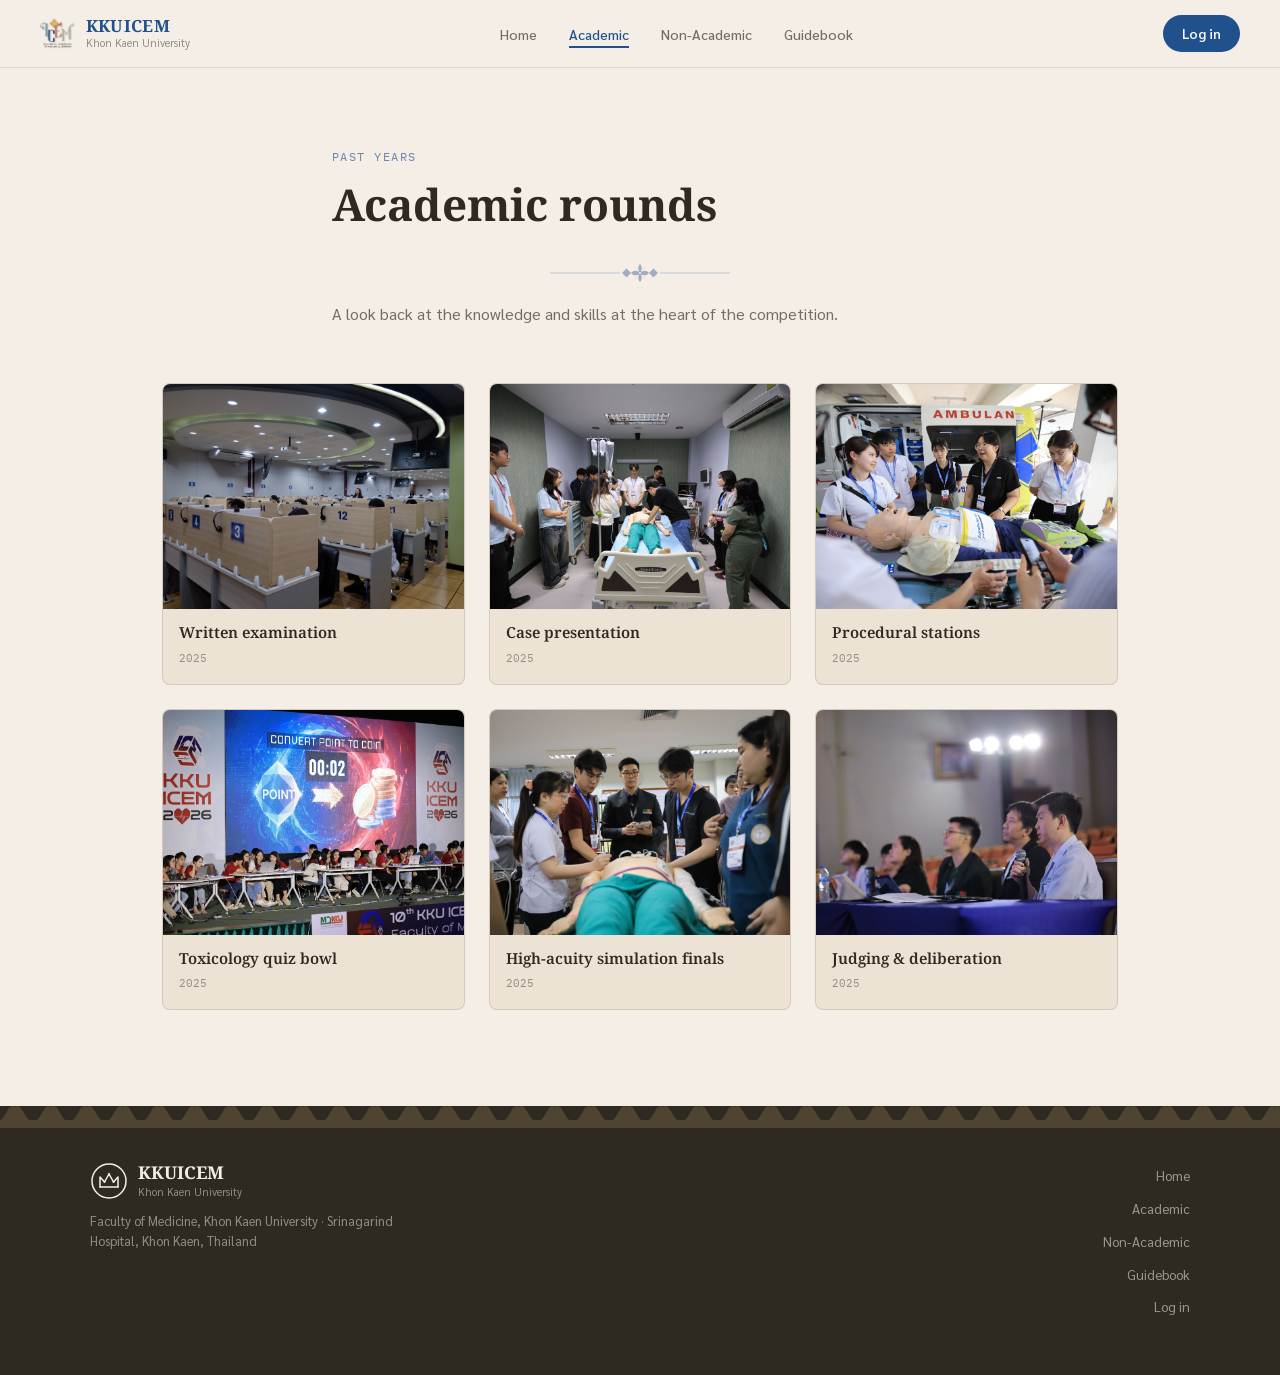
==== commit fb4815f8: "Replace gallery placeholders with real photos; add farewell & fun fair card Co-Authored-By: Claude S" ====
--- a/academic.html
+++ b/academic.html
@@ -52,20 +52,11 @@
     <p class="lede">A look back at the knowledge and skills at the heart of the competition.</p>
   </div>
 
-  <p class="gallery-note">Placeholder tiles shown below — replace each image with your event photography and the gallery updates automatically.</p>
-
   <div class="gallery-grid-wrap">
     <div class="gallery-grid">
 
       <div class="photo-card">
-        <div class="photo-placeholder" style="background:rgba(184,203,175,0.3);">
-          <svg width="40" height="40" viewBox="0 0 40 40" fill="none" aria-hidden="true">
-            <rect x="3" y="7" width="34" height="27" rx="2.5" stroke="currentColor" stroke-width="1.8"/>
-            <circle cx="13.5" cy="17" r="3.5" stroke="currentColor" stroke-width="1.8"/>
-            <polyline points="3,30 12,21 19,27 27,18 37,30" stroke="currentColor" stroke-width="1.8" stroke-linejoin="round"/>
-          </svg>
-          <span class="photo-placeholder-text">Photo placeholder</span>
-        </div>
+        <img src="assets/academic/written-examination.jpg" class="photo-card-img" alt="Students seated at desks during the written examination round">
         <div class="photo-card-info">
           <p class="photo-card-title">Written examination</p>
           <p class="photo-card-year">2025</p>
@@ -73,14 +64,7 @@
       </div>
 
       <div class="photo-card">
-        <div class="photo-placeholder" style="background:rgba(223,187,113,0.3);">
-          <svg width="40" height="40" viewBox="0 0 40 40" fill="none" aria-hidden="true">
-            <rect x="3" y="7" width="34" height="27" rx="2.5" stroke="currentColor" stroke-width="1.8"/>
-            <circle cx="13.5" cy="17" r="3.5" stroke="currentColor" stroke-width="1.8"/>
-            <polyline points="3,30 12,21 19,27 27,18 37,30" stroke="currentColor" stroke-width="1.8" stroke-linejoin="round"/>
-          </svg>
-          <span class="photo-placeholder-text">Photo placeholder</span>
-        </div>
+        <img src="assets/academic/case-presentation.jpg" class="photo-card-img" alt="Team presenting a clinical case to a panel of judges">
         <div class="photo-card-info">
           <p class="photo-card-title">Case presentation</p>
           <p class="photo-card-year">2025</p>
@@ -88,14 +72,7 @@
       </div>
 
       <div class="photo-card">
-        <div class="photo-placeholder" style="background:rgba(194,119,116,0.22);">
-          <svg width="40" height="40" viewBox="0 0 40 40" fill="none" aria-hidden="true">
-            <rect x="3" y="7" width="34" height="27" rx="2.5" stroke="currentColor" stroke-width="1.8"/>
-            <circle cx="13.5" cy="17" r="3.5" stroke="currentColor" stroke-width="1.8"/>
-            <polyline points="3,30 12,21 19,27 27,18 37,30" stroke="currentColor" stroke-width="1.8" stroke-linejoin="round"/>
-          </svg>
-          <span class="photo-placeholder-text">Photo placeholder</span>
-        </div>
+        <img src="assets/academic/procedural-stations.jpg" class="photo-card-img" alt="Participants demonstrating clinical procedures at a hands-on station">
         <div class="photo-card-info">
           <p class="photo-card-title">Procedural stations</p>
           <p class="photo-card-year">2025</p>
@@ -103,14 +80,7 @@
       </div>
 
       <div class="photo-card">
-        <div class="photo-placeholder" style="background:rgba(136,170,190,0.3);">
-          <svg width="40" height="40" viewBox="0 0 40 40" fill="none" aria-hidden="true">
-            <rect x="3" y="7" width="34" height="27" rx="2.5" stroke="currentColor" stroke-width="1.8"/>
-            <circle cx="13.5" cy="17" r="3.5" stroke="currentColor" stroke-width="1.8"/>
-            <polyline points="3,30 12,21 19,27 27,18 37,30" stroke="currentColor" stroke-width="1.8" stroke-linejoin="round"/>
-          </svg>
-          <span class="photo-placeholder-text">Photo placeholder</span>
-        </div>
+        <img src="assets/academic/toxicology-quiz-bowl.jpg" class="photo-card-img" alt="Teams competing in the toxicology quiz bowl round">
         <div class="photo-card-info">
           <p class="photo-card-title">Toxicology quiz bowl</p>
           <p class="photo-card-year">2025</p>
@@ -118,14 +88,7 @@
       </div>
 
       <div class="photo-card">
-        <div class="photo-placeholder" style="background:rgba(184,203,175,0.3);">
-          <svg width="40" height="40" viewBox="0 0 40 40" fill="none" aria-hidden="true">
-            <rect x="3" y="7" width="34" height="27" rx="2.5" stroke="currentColor" stroke-width="1.8"/>
-            <circle cx="13.5" cy="17" r="3.5" stroke="currentColor" stroke-width="1.8"/>
-            <polyline points="3,30 12,21 19,27 27,18 37,30" stroke="currentColor" stroke-width="1.8" stroke-linejoin="round"/>
-          </svg>
-          <span class="photo-placeholder-text">Photo placeholder</span>
-        </div>
+        <img src="assets/academic/high-acuity-simulation-finals.jpg" class="photo-card-img" alt="Teams managing a high-acuity patient simulation in the finals">
         <div class="photo-card-info">
           <p class="photo-card-title">High-acuity simulation finals</p>
           <p class="photo-card-year">2025</p>
@@ -133,14 +96,7 @@
       </div>
 
       <div class="photo-card">
-        <div class="photo-placeholder" style="background:rgba(223,187,113,0.3);">
-          <svg width="40" height="40" viewBox="0 0 40 40" fill="none" aria-hidden="true">
-            <rect x="3" y="7" width="34" height="27" rx="2.5" stroke="currentColor" stroke-width="1.8"/>
-            <circle cx="13.5" cy="17" r="3.5" stroke="currentColor" stroke-width="1.8"/>
-            <polyline points="3,30 12,21 19,27 27,18 37,30" stroke="currentColor" stroke-width="1.8" stroke-linejoin="round"/>
-          </svg>
-          <span class="photo-placeholder-text">Photo placeholder</span>
-        </div>
+        <img src="assets/academic/judging-deliberation.jpg" class="photo-card-img" alt="Judges deliberating scores after the final simulation round">
         <div class="photo-card-info">
           <p class="photo-card-title">Judging &amp; deliberation</p>
           <p class="photo-card-year">2025</p>
--- a/style.css
+++ b/style.css
@@ -69,7 +69,7 @@
   display: block;
 }
 
-.nav-wordmark .crest-img  { width: 36px; height: 36px; }
+.nav-wordmark .crest-img  { width: 36px; height: 36px; mix-blend-mode: multiply; }
 .footer-brand  .crest-img { width: 28px; height: 28px; }
 
 .nav-wordmark-text { display: flex; flex-direction: column; line-height: 1.15; }
@@ -390,6 +390,7 @@
 
 .hero-buttons { display: flex; gap: 1rem; justify-content: center; flex-wrap: wrap; }
 
+
 /* duration */
 
 .duration-band { background: var(--navy); color: #fff; padding: 5.5rem 2rem; text-align: center; }
@@ -416,10 +417,10 @@
 .duration-venue { font-size: 0.88rem; opacity: 0.55; margin-bottom: 3.5rem; }
 
 .schedule-grid {
-  max-width: 880px;
+  max-width: 640px;
   margin: 0 auto;
   display: grid;
-  grid-template-columns: repeat(3, 1fr);
+  grid-template-columns: repeat(2, 1fr);
   gap: 1.5rem;
   text-align: left;
 }
@@ -600,6 +601,13 @@
 .gallery-grid { display: grid; grid-template-columns: repeat(3, 1fr); gap: 1.5rem; }
 
 .photo-card { border: 1px solid var(--line); border-radius: 8px; overflow: hidden; background: var(--cream-deep); }
+
+.photo-card-img {
+  display: block;
+  width: 100%;
+  aspect-ratio: 4 / 3;
+  object-fit: cover;
+}
 
 .photo-placeholder {
   aspect-ratio: 4 / 3;
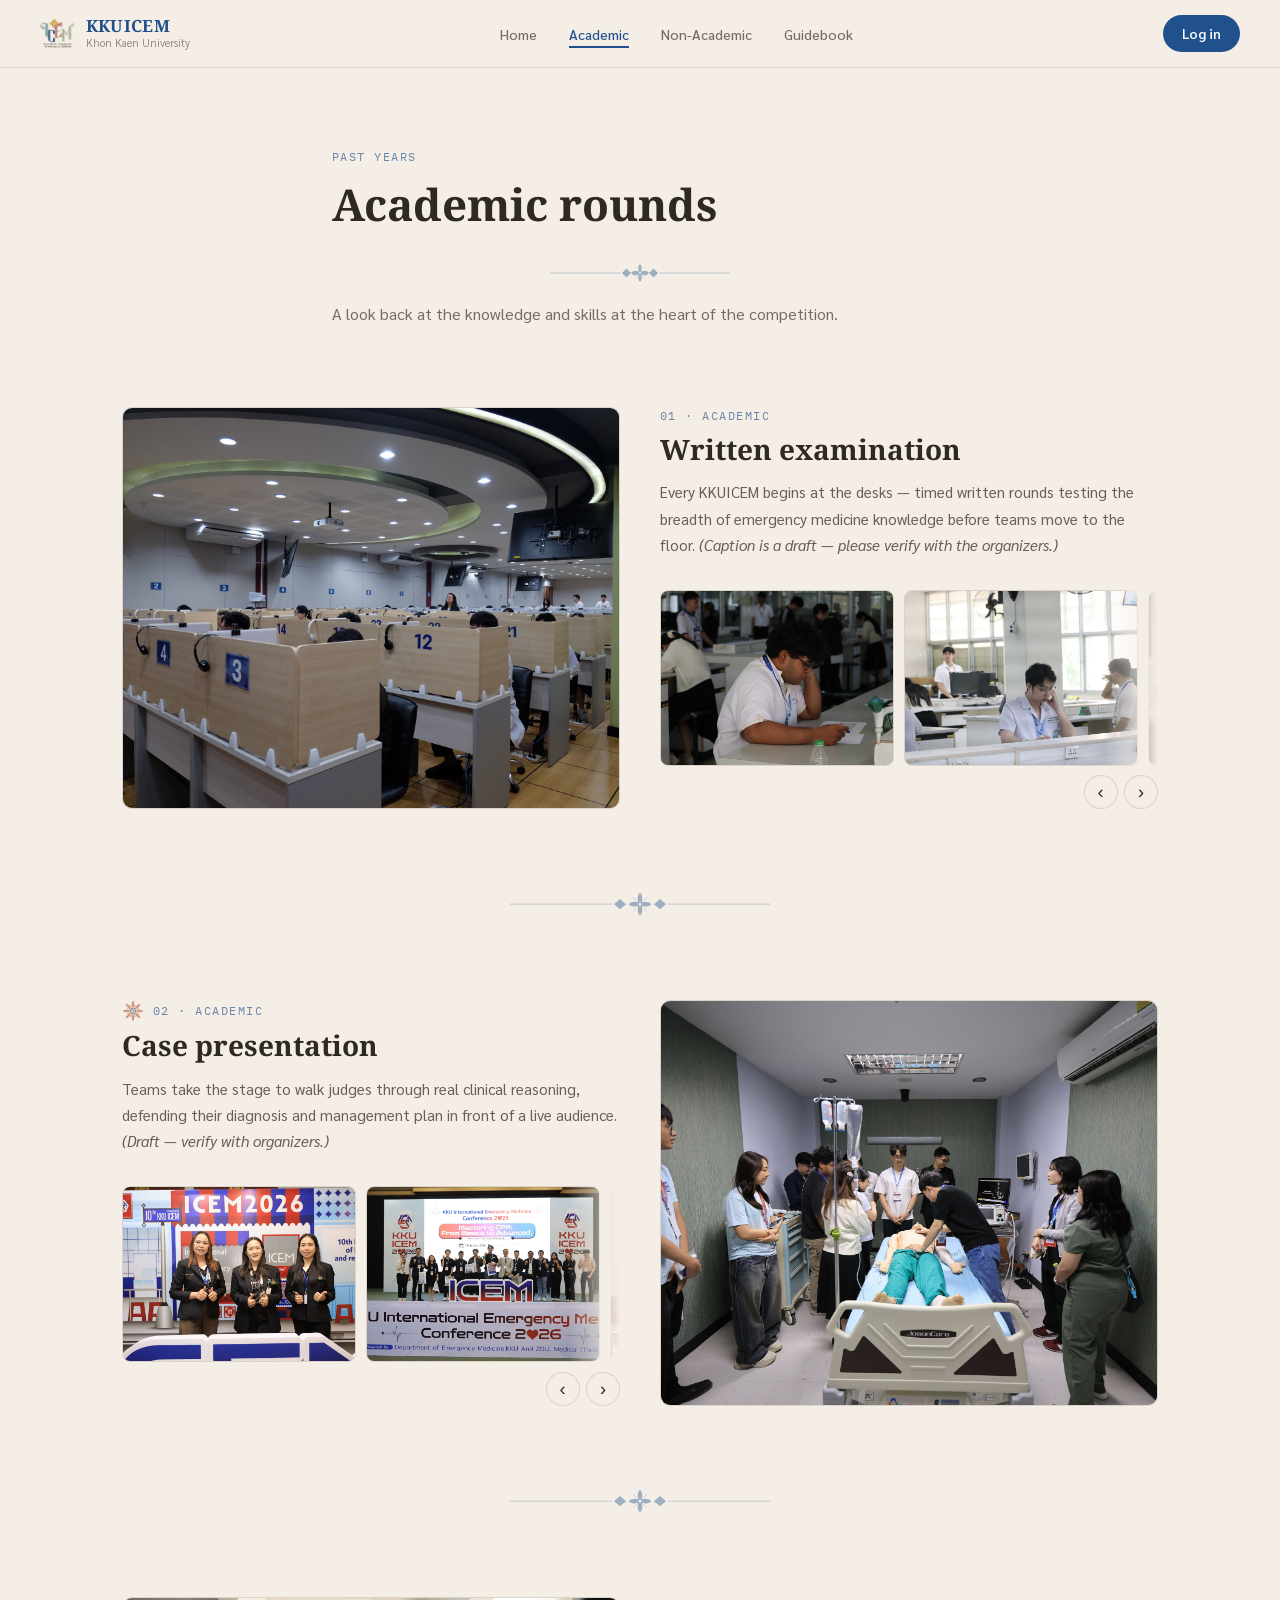
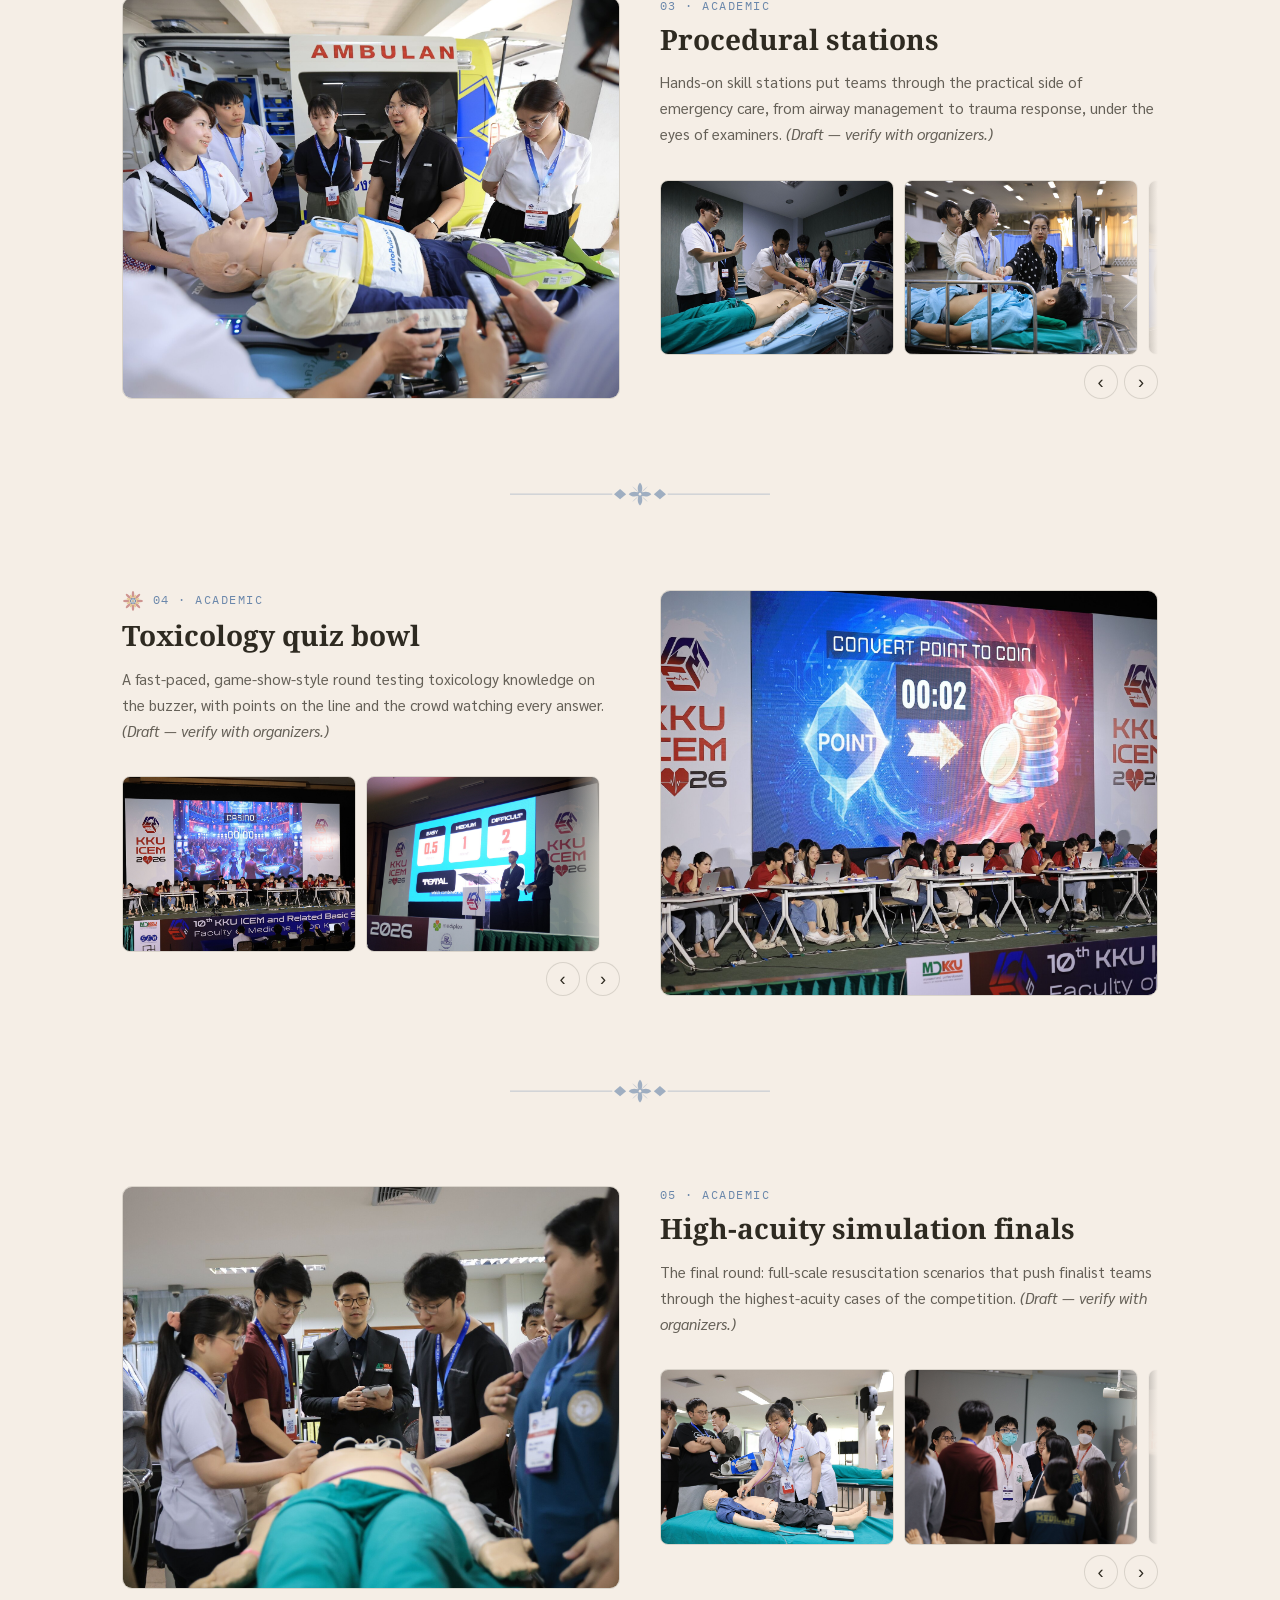
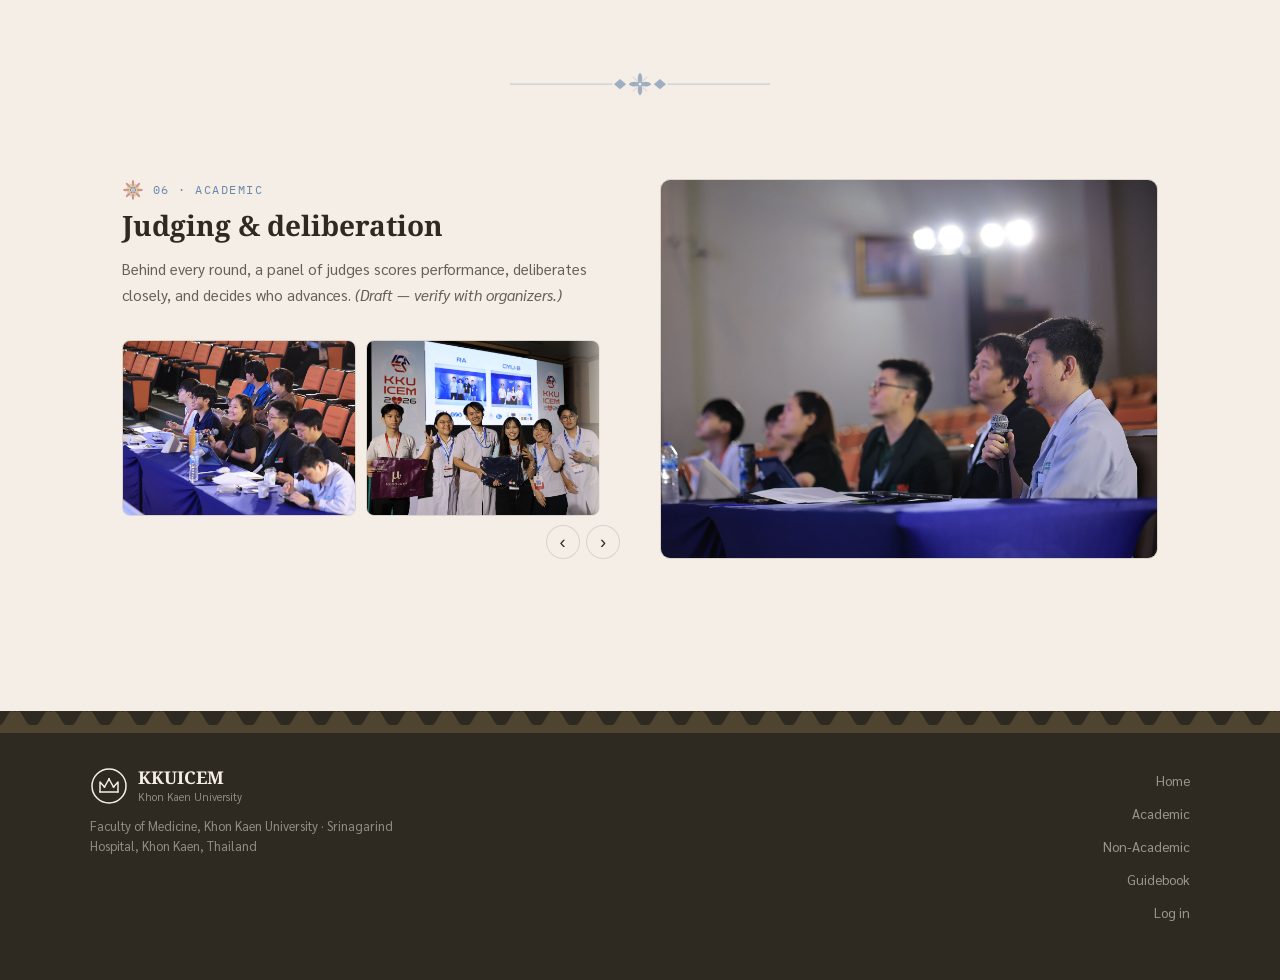
==== commit 565d1a53: "Redesign galleries as story sections with cover photos, filmstrips, and captions Co-Authored-By: Cla" ====
--- a/academic.html
+++ b/academic.html
@@ -52,58 +52,170 @@
     <p class="lede">A look back at the knowledge and skills at the heart of the competition.</p>
   </div>
 
-  <div class="gallery-grid-wrap">
-    <div class="gallery-grid">
-
-      <div class="photo-card">
-        <img src="assets/academic/written-examination.jpg" class="photo-card-img" alt="Students seated at desks during the written examination round">
-        <div class="photo-card-info">
-          <p class="photo-card-title">Written examination</p>
-          <p class="photo-card-year">2025</p>
-        </div>
-      </div>
-
-      <div class="photo-card">
-        <img src="assets/academic/case-presentation.jpg" class="photo-card-img" alt="Team presenting a clinical case to a panel of judges">
-        <div class="photo-card-info">
-          <p class="photo-card-title">Case presentation</p>
-          <p class="photo-card-year">2025</p>
-        </div>
-      </div>
-
-      <div class="photo-card">
-        <img src="assets/academic/procedural-stations.jpg" class="photo-card-img" alt="Participants demonstrating clinical procedures at a hands-on station">
-        <div class="photo-card-info">
-          <p class="photo-card-title">Procedural stations</p>
-          <p class="photo-card-year">2025</p>
-        </div>
-      </div>
-
-      <div class="photo-card">
-        <img src="assets/academic/toxicology-quiz-bowl.jpg" class="photo-card-img" alt="Teams competing in the toxicology quiz bowl round">
-        <div class="photo-card-info">
-          <p class="photo-card-title">Toxicology quiz bowl</p>
-          <p class="photo-card-year">2025</p>
-        </div>
-      </div>
-
-      <div class="photo-card">
-        <img src="assets/academic/high-acuity-simulation-finals.jpg" class="photo-card-img" alt="Teams managing a high-acuity patient simulation in the finals">
-        <div class="photo-card-info">
-          <p class="photo-card-title">High-acuity simulation finals</p>
-          <p class="photo-card-year">2025</p>
-        </div>
-      </div>
-
-      <div class="photo-card">
-        <img src="assets/academic/judging-deliberation.jpg" class="photo-card-img" alt="Judges deliberating scores after the final simulation round">
-        <div class="photo-card-info">
-          <p class="photo-card-title">Judging &amp; deliberation</p>
-          <p class="photo-card-year">2025</p>
-        </div>
-      </div>
-
-    </div>
+  <div class="gallery-sections">
+
+    <!-- 01 Written examination — cover left -->
+    <div class="story-section">
+      <div class="story-cover-col">
+        <img src="assets/academic/written-examination-1.jpg" class="story-cover-img" alt="Students seated at desks concentrating during the KKUICEM written examination">
+      </div>
+      <div class="story-content-col">
+        <div class="story-eyebrow"><span class="past-label">01 · Academic</span></div>
+        <h2 class="story-heading">Written examination</h2>
+        <p class="story-caption">Every KKUICEM begins at the desks — timed written rounds testing the breadth of emergency medicine knowledge before teams move to the floor. <em>(Caption is a draft — please verify with the organizers.)</em></p>
+        <div class="filmstrip-wrap">
+          <div class="filmstrip">
+            <div class="filmstrip-item"><img src="assets/academic/written-examination-2.jpg" alt="Written examination — photo 2" loading="lazy"></div>
+            <div class="filmstrip-item"><img src="assets/academic/written-examination-3.jpg" alt="Written examination — photo 3" loading="lazy"></div>
+            <div class="filmstrip-item"><img src="assets/academic/written-examination-4.jpg" alt="Written examination — photo 4" loading="lazy"></div>
+          </div>
+          <div class="filmstrip-fade" aria-hidden="true"></div>
+          <div class="filmstrip-controls">
+            <button class="filmstrip-btn filmstrip-btn--prev" aria-label="Previous photos">&#8249;</button>
+            <button class="filmstrip-btn filmstrip-btn--next" aria-label="Next photos">&#8250;</button>
+          </div>
+        </div>
+      </div>
+    </div>
+
+    <div class="thai-ornament" aria-hidden="true"><svg viewBox="0 0 300 28" fill="none" xmlns="http://www.w3.org/2000/svg"><line x1="0" y1="14" x2="118" y2="14" stroke="currentColor" stroke-width="0.75"/><line x1="182" y1="14" x2="300" y2="14" stroke="currentColor" stroke-width="0.75"/><path d="M120 14 L127 8 L134 14 L127 20Z" fill="currentColor"/><path d="M166 14 L173 8 L180 14 L173 20Z" fill="currentColor"/><path d="M150 14 C153 11,154 5,150 1 C146 5,147 11,150 14Z" fill="currentColor"/><path d="M150 14 C153 17,154 23,150 27 C146 23,147 17,150 14Z" fill="currentColor"/><path d="M150 14 C147 11,141 10,137 14 C141 18,147 17,150 14Z" fill="currentColor"/><path d="M150 14 C153 11,159 10,163 14 C159 18,153 17,150 14Z" fill="currentColor"/><path d="M150 14 C148 11,144 7,141 5 C143 8,147 11,150 14Z" fill="currentColor" opacity="0.55"/><path d="M150 14 C152 11,156 7,159 5 C157 8,153 11,150 14Z" fill="currentColor" opacity="0.55"/><path d="M150 14 C148 17,144 21,141 23 C143 20,147 17,150 14Z" fill="currentColor" opacity="0.55"/><path d="M150 14 C152 17,156 21,159 23 C157 20,153 17,150 14Z" fill="currentColor" opacity="0.55"/><circle cx="150" cy="14" r="3.2" fill="currentColor"/><circle cx="150" cy="14" r="1.5" fill="var(--cream)"/></svg></div>
+
+    <!-- 02 Case presentation — cover right (flip) + medallion -->
+    <div class="story-section story-section--flip">
+      <div class="story-cover-col">
+        <img src="assets/academic/case-presentation-1.jpg" class="story-cover-img" alt="A team presenting their clinical case to judges on stage">
+      </div>
+      <div class="story-content-col">
+        <div class="story-eyebrow">
+          <svg class="story-eyebrow-medallion" viewBox="0 0 120 120" xmlns="http://www.w3.org/2000/svg" aria-hidden="true" width="22" height="22"><g transform="translate(60,60)"><ellipse rx="6.5" ry="18" cy="-36" fill="#C27774" transform="rotate(0)"/><ellipse rx="6.5" ry="18" cy="-36" fill="#C27774" transform="rotate(45)"/><ellipse rx="6.5" ry="18" cy="-36" fill="#C27774" transform="rotate(90)"/><ellipse rx="6.5" ry="18" cy="-36" fill="#C27774" transform="rotate(135)"/><ellipse rx="6.5" ry="18" cy="-36" fill="#C27774" transform="rotate(180)"/><ellipse rx="6.5" ry="18" cy="-36" fill="#C27774" transform="rotate(225)"/><ellipse rx="6.5" ry="18" cy="-36" fill="#C27774" transform="rotate(270)"/><ellipse rx="6.5" ry="18" cy="-36" fill="#C27774" transform="rotate(315)"/><ellipse rx="5" ry="13" cy="-24" fill="#DFBB71" transform="rotate(22.5)"/><ellipse rx="5" ry="13" cy="-24" fill="#DFBB71" transform="rotate(67.5)"/><ellipse rx="5" ry="13" cy="-24" fill="#DFBB71" transform="rotate(112.5)"/><ellipse rx="5" ry="13" cy="-24" fill="#DFBB71" transform="rotate(157.5)"/><ellipse rx="5" ry="13" cy="-24" fill="#DFBB71" transform="rotate(202.5)"/><ellipse rx="5" ry="13" cy="-24" fill="#DFBB71" transform="rotate(247.5)"/><ellipse rx="5" ry="13" cy="-24" fill="#DFBB71" transform="rotate(292.5)"/><ellipse rx="5" ry="13" cy="-24" fill="#DFBB71" transform="rotate(337.5)"/><circle r="16" fill="#21518C"/><ellipse rx="3" ry="9" cy="-8" fill="#F5EEE6" transform="rotate(0)"/><ellipse rx="3" ry="9" cy="-8" fill="#F5EEE6" transform="rotate(60)"/><ellipse rx="3" ry="9" cy="-8" fill="#F5EEE6" transform="rotate(120)"/><ellipse rx="3" ry="9" cy="-8" fill="#F5EEE6" transform="rotate(180)"/><ellipse rx="3" ry="9" cy="-8" fill="#F5EEE6" transform="rotate(240)"/><ellipse rx="3" ry="9" cy="-8" fill="#F5EEE6" transform="rotate(300)"/><circle r="6" fill="#DFBB71"/><circle r="3" fill="#21518C"/><circle r="1.5" fill="#F5EEE6"/></g></svg>
+          <span class="past-label">02 · Academic</span>
+        </div>
+        <h2 class="story-heading">Case presentation</h2>
+        <p class="story-caption">Teams take the stage to walk judges through real clinical reasoning, defending their diagnosis and management plan in front of a live audience. <em>(Draft — verify with organizers.)</em></p>
+        <div class="filmstrip-wrap">
+          <div class="filmstrip">
+            <div class="filmstrip-item"><img src="assets/academic/case-presentation-2.jpg" alt="Case presentation — photo 2" loading="lazy"></div>
+            <div class="filmstrip-item"><img src="assets/academic/case-presentation-3.jpg" alt="Case presentation — photo 3" loading="lazy"></div>
+            <div class="filmstrip-item"><img src="assets/academic/case-presentation-4.jpg" alt="Case presentation — photo 4" loading="lazy"></div>
+          </div>
+          <div class="filmstrip-fade" aria-hidden="true"></div>
+          <div class="filmstrip-controls">
+            <button class="filmstrip-btn filmstrip-btn--prev" aria-label="Previous photos">&#8249;</button>
+            <button class="filmstrip-btn filmstrip-btn--next" aria-label="Next photos">&#8250;</button>
+          </div>
+        </div>
+      </div>
+    </div>
+
+    <div class="thai-ornament" aria-hidden="true"><svg viewBox="0 0 300 28" fill="none" xmlns="http://www.w3.org/2000/svg"><line x1="0" y1="14" x2="118" y2="14" stroke="currentColor" stroke-width="0.75"/><line x1="182" y1="14" x2="300" y2="14" stroke="currentColor" stroke-width="0.75"/><path d="M120 14 L127 8 L134 14 L127 20Z" fill="currentColor"/><path d="M166 14 L173 8 L180 14 L173 20Z" fill="currentColor"/><path d="M150 14 C153 11,154 5,150 1 C146 5,147 11,150 14Z" fill="currentColor"/><path d="M150 14 C153 17,154 23,150 27 C146 23,147 17,150 14Z" fill="currentColor"/><path d="M150 14 C147 11,141 10,137 14 C141 18,147 17,150 14Z" fill="currentColor"/><path d="M150 14 C153 11,159 10,163 14 C159 18,153 17,150 14Z" fill="currentColor"/><path d="M150 14 C148 11,144 7,141 5 C143 8,147 11,150 14Z" fill="currentColor" opacity="0.55"/><path d="M150 14 C152 11,156 7,159 5 C157 8,153 11,150 14Z" fill="currentColor" opacity="0.55"/><path d="M150 14 C148 17,144 21,141 23 C143 20,147 17,150 14Z" fill="currentColor" opacity="0.55"/><path d="M150 14 C152 17,156 21,159 23 C157 20,153 17,150 14Z" fill="currentColor" opacity="0.55"/><circle cx="150" cy="14" r="3.2" fill="currentColor"/><circle cx="150" cy="14" r="1.5" fill="var(--cream)"/></svg></div>
+
+    <!-- 03 Procedural stations — cover left -->
+    <div class="story-section">
+      <div class="story-cover-col">
+        <img src="assets/academic/procedural-stations-1.jpg" class="story-cover-img" alt="Participant performing a clinical procedure at a hands-on station with an examiner observing">
+      </div>
+      <div class="story-content-col">
+        <div class="story-eyebrow"><span class="past-label">03 · Academic</span></div>
+        <h2 class="story-heading">Procedural stations</h2>
+        <p class="story-caption">Hands-on skill stations put teams through the practical side of emergency care, from airway management to trauma response, under the eyes of examiners. <em>(Draft — verify with organizers.)</em></p>
+        <div class="filmstrip-wrap">
+          <div class="filmstrip">
+            <div class="filmstrip-item"><img src="assets/academic/procedural-stations-2.jpg" alt="Procedural stations — photo 2" loading="lazy"></div>
+            <div class="filmstrip-item"><img src="assets/academic/procedural-stations-3.jpg" alt="Procedural stations — photo 3" loading="lazy"></div>
+            <div class="filmstrip-item"><img src="assets/academic/procedural-stations-4.jpg" alt="Procedural stations — photo 4" loading="lazy"></div>
+            <div class="filmstrip-item"><img src="assets/academic/procedural-stations-5.jpg" alt="Procedural stations — photo 5" loading="lazy"></div>
+          </div>
+          <div class="filmstrip-fade" aria-hidden="true"></div>
+          <div class="filmstrip-controls">
+            <button class="filmstrip-btn filmstrip-btn--prev" aria-label="Previous photos">&#8249;</button>
+            <button class="filmstrip-btn filmstrip-btn--next" aria-label="Next photos">&#8250;</button>
+          </div>
+        </div>
+      </div>
+    </div>
+
+    <div class="thai-ornament" aria-hidden="true"><svg viewBox="0 0 300 28" fill="none" xmlns="http://www.w3.org/2000/svg"><line x1="0" y1="14" x2="118" y2="14" stroke="currentColor" stroke-width="0.75"/><line x1="182" y1="14" x2="300" y2="14" stroke="currentColor" stroke-width="0.75"/><path d="M120 14 L127 8 L134 14 L127 20Z" fill="currentColor"/><path d="M166 14 L173 8 L180 14 L173 20Z" fill="currentColor"/><path d="M150 14 C153 11,154 5,150 1 C146 5,147 11,150 14Z" fill="currentColor"/><path d="M150 14 C153 17,154 23,150 27 C146 23,147 17,150 14Z" fill="currentColor"/><path d="M150 14 C147 11,141 10,137 14 C141 18,147 17,150 14Z" fill="currentColor"/><path d="M150 14 C153 11,159 10,163 14 C159 18,153 17,150 14Z" fill="currentColor"/><path d="M150 14 C148 11,144 7,141 5 C143 8,147 11,150 14Z" fill="currentColor" opacity="0.55"/><path d="M150 14 C152 11,156 7,159 5 C157 8,153 11,150 14Z" fill="currentColor" opacity="0.55"/><path d="M150 14 C148 17,144 21,141 23 C143 20,147 17,150 14Z" fill="currentColor" opacity="0.55"/><path d="M150 14 C152 17,156 21,159 23 C157 20,153 17,150 14Z" fill="currentColor" opacity="0.55"/><circle cx="150" cy="14" r="3.2" fill="currentColor"/><circle cx="150" cy="14" r="1.5" fill="var(--cream)"/></svg></div>
+
+    <!-- 04 Toxicology quiz bowl — cover right (flip) + medallion -->
+    <div class="story-section story-section--flip">
+      <div class="story-cover-col">
+        <img src="assets/academic/toxicology-quiz-bowl-1.jpg" class="story-cover-img" alt="Teams on the buzzer during the fast-paced toxicology quiz bowl round">
+      </div>
+      <div class="story-content-col">
+        <div class="story-eyebrow">
+          <svg class="story-eyebrow-medallion" viewBox="0 0 120 120" xmlns="http://www.w3.org/2000/svg" aria-hidden="true" width="22" height="22"><g transform="translate(60,60)"><ellipse rx="6.5" ry="18" cy="-36" fill="#C27774" transform="rotate(0)"/><ellipse rx="6.5" ry="18" cy="-36" fill="#C27774" transform="rotate(45)"/><ellipse rx="6.5" ry="18" cy="-36" fill="#C27774" transform="rotate(90)"/><ellipse rx="6.5" ry="18" cy="-36" fill="#C27774" transform="rotate(135)"/><ellipse rx="6.5" ry="18" cy="-36" fill="#C27774" transform="rotate(180)"/><ellipse rx="6.5" ry="18" cy="-36" fill="#C27774" transform="rotate(225)"/><ellipse rx="6.5" ry="18" cy="-36" fill="#C27774" transform="rotate(270)"/><ellipse rx="6.5" ry="18" cy="-36" fill="#C27774" transform="rotate(315)"/><ellipse rx="5" ry="13" cy="-24" fill="#DFBB71" transform="rotate(22.5)"/><ellipse rx="5" ry="13" cy="-24" fill="#DFBB71" transform="rotate(67.5)"/><ellipse rx="5" ry="13" cy="-24" fill="#DFBB71" transform="rotate(112.5)"/><ellipse rx="5" ry="13" cy="-24" fill="#DFBB71" transform="rotate(157.5)"/><ellipse rx="5" ry="13" cy="-24" fill="#DFBB71" transform="rotate(202.5)"/><ellipse rx="5" ry="13" cy="-24" fill="#DFBB71" transform="rotate(247.5)"/><ellipse rx="5" ry="13" cy="-24" fill="#DFBB71" transform="rotate(292.5)"/><ellipse rx="5" ry="13" cy="-24" fill="#DFBB71" transform="rotate(337.5)"/><circle r="16" fill="#21518C"/><ellipse rx="3" ry="9" cy="-8" fill="#F5EEE6" transform="rotate(0)"/><ellipse rx="3" ry="9" cy="-8" fill="#F5EEE6" transform="rotate(60)"/><ellipse rx="3" ry="9" cy="-8" fill="#F5EEE6" transform="rotate(120)"/><ellipse rx="3" ry="9" cy="-8" fill="#F5EEE6" transform="rotate(180)"/><ellipse rx="3" ry="9" cy="-8" fill="#F5EEE6" transform="rotate(240)"/><ellipse rx="3" ry="9" cy="-8" fill="#F5EEE6" transform="rotate(300)"/><circle r="6" fill="#DFBB71"/><circle r="3" fill="#21518C"/><circle r="1.5" fill="#F5EEE6"/></g></svg>
+          <span class="past-label">04 · Academic</span>
+        </div>
+        <h2 class="story-heading">Toxicology quiz bowl</h2>
+        <p class="story-caption">A fast-paced, game-show-style round testing toxicology knowledge on the buzzer, with points on the line and the crowd watching every answer. <em>(Draft — verify with organizers.)</em></p>
+        <div class="filmstrip-wrap">
+          <div class="filmstrip">
+            <div class="filmstrip-item"><img src="assets/academic/toxicology-quiz-bowl-2.jpg" alt="Toxicology quiz bowl — photo 2" loading="lazy"></div>
+            <div class="filmstrip-item"><img src="assets/academic/toxicology-quiz-bowl-3.jpg" alt="Toxicology quiz bowl — photo 3" loading="lazy"></div>
+          </div>
+          <div class="filmstrip-fade" aria-hidden="true"></div>
+          <div class="filmstrip-controls">
+            <button class="filmstrip-btn filmstrip-btn--prev" aria-label="Previous photos">&#8249;</button>
+            <button class="filmstrip-btn filmstrip-btn--next" aria-label="Next photos">&#8250;</button>
+          </div>
+        </div>
+      </div>
+    </div>
+
+    <div class="thai-ornament" aria-hidden="true"><svg viewBox="0 0 300 28" fill="none" xmlns="http://www.w3.org/2000/svg"><line x1="0" y1="14" x2="118" y2="14" stroke="currentColor" stroke-width="0.75"/><line x1="182" y1="14" x2="300" y2="14" stroke="currentColor" stroke-width="0.75"/><path d="M120 14 L127 8 L134 14 L127 20Z" fill="currentColor"/><path d="M166 14 L173 8 L180 14 L173 20Z" fill="currentColor"/><path d="M150 14 C153 11,154 5,150 1 C146 5,147 11,150 14Z" fill="currentColor"/><path d="M150 14 C153 17,154 23,150 27 C146 23,147 17,150 14Z" fill="currentColor"/><path d="M150 14 C147 11,141 10,137 14 C141 18,147 17,150 14Z" fill="currentColor"/><path d="M150 14 C153 11,159 10,163 14 C159 18,153 17,150 14Z" fill="currentColor"/><path d="M150 14 C148 11,144 7,141 5 C143 8,147 11,150 14Z" fill="currentColor" opacity="0.55"/><path d="M150 14 C152 11,156 7,159 5 C157 8,153 11,150 14Z" fill="currentColor" opacity="0.55"/><path d="M150 14 C148 17,144 21,141 23 C143 20,147 17,150 14Z" fill="currentColor" opacity="0.55"/><path d="M150 14 C152 17,156 21,159 23 C157 20,153 17,150 14Z" fill="currentColor" opacity="0.55"/><circle cx="150" cy="14" r="3.2" fill="currentColor"/><circle cx="150" cy="14" r="1.5" fill="var(--cream)"/></svg></div>
+
+    <!-- 05 High-acuity simulation finals — cover left -->
+    <div class="story-section">
+      <div class="story-cover-col">
+        <img src="assets/academic/high-acuity-simulation-finals-1.jpg" class="story-cover-img" alt="A finalist team managing a full-scale resuscitation simulation scenario">
+      </div>
+      <div class="story-content-col">
+        <div class="story-eyebrow"><span class="past-label">05 · Academic</span></div>
+        <h2 class="story-heading">High-acuity simulation finals</h2>
+        <p class="story-caption">The final round: full-scale resuscitation scenarios that push finalist teams through the highest-acuity cases of the competition. <em>(Draft — verify with organizers.)</em></p>
+        <div class="filmstrip-wrap">
+          <div class="filmstrip">
+            <div class="filmstrip-item"><img src="assets/academic/high-acuity-simulation-finals-2.jpg" alt="High-acuity simulation finals — photo 2" loading="lazy"></div>
+            <div class="filmstrip-item"><img src="assets/academic/high-acuity-simulation-finals-3.jpg" alt="High-acuity simulation finals — photo 3" loading="lazy"></div>
+            <div class="filmstrip-item"><img src="assets/academic/high-acuity-simulation-finals-4.jpg" alt="High-acuity simulation finals — photo 4" loading="lazy"></div>
+          </div>
+          <div class="filmstrip-fade" aria-hidden="true"></div>
+          <div class="filmstrip-controls">
+            <button class="filmstrip-btn filmstrip-btn--prev" aria-label="Previous photos">&#8249;</button>
+            <button class="filmstrip-btn filmstrip-btn--next" aria-label="Next photos">&#8250;</button>
+          </div>
+        </div>
+      </div>
+    </div>
+
+    <div class="thai-ornament" aria-hidden="true"><svg viewBox="0 0 300 28" fill="none" xmlns="http://www.w3.org/2000/svg"><line x1="0" y1="14" x2="118" y2="14" stroke="currentColor" stroke-width="0.75"/><line x1="182" y1="14" x2="300" y2="14" stroke="currentColor" stroke-width="0.75"/><path d="M120 14 L127 8 L134 14 L127 20Z" fill="currentColor"/><path d="M166 14 L173 8 L180 14 L173 20Z" fill="currentColor"/><path d="M150 14 C153 11,154 5,150 1 C146 5,147 11,150 14Z" fill="currentColor"/><path d="M150 14 C153 17,154 23,150 27 C146 23,147 17,150 14Z" fill="currentColor"/><path d="M150 14 C147 11,141 10,137 14 C141 18,147 17,150 14Z" fill="currentColor"/><path d="M150 14 C153 11,159 10,163 14 C159 18,153 17,150 14Z" fill="currentColor"/><path d="M150 14 C148 11,144 7,141 5 C143 8,147 11,150 14Z" fill="currentColor" opacity="0.55"/><path d="M150 14 C152 11,156 7,159 5 C157 8,153 11,150 14Z" fill="currentColor" opacity="0.55"/><path d="M150 14 C148 17,144 21,141 23 C143 20,147 17,150 14Z" fill="currentColor" opacity="0.55"/><path d="M150 14 C152 17,156 21,159 23 C157 20,153 17,150 14Z" fill="currentColor" opacity="0.55"/><circle cx="150" cy="14" r="3.2" fill="currentColor"/><circle cx="150" cy="14" r="1.5" fill="var(--cream)"/></svg></div>
+
+    <!-- 06 Judging & deliberation — cover right (flip) + medallion -->
+    <div class="story-section story-section--flip">
+      <div class="story-cover-col">
+        <img src="assets/academic/judging-deliberation-1.jpg" class="story-cover-img" alt="Judges reviewing scoresheets and deliberating after a round">
+      </div>
+      <div class="story-content-col">
+        <div class="story-eyebrow">
+          <svg class="story-eyebrow-medallion" viewBox="0 0 120 120" xmlns="http://www.w3.org/2000/svg" aria-hidden="true" width="22" height="22"><g transform="translate(60,60)"><ellipse rx="6.5" ry="18" cy="-36" fill="#C27774" transform="rotate(0)"/><ellipse rx="6.5" ry="18" cy="-36" fill="#C27774" transform="rotate(45)"/><ellipse rx="6.5" ry="18" cy="-36" fill="#C27774" transform="rotate(90)"/><ellipse rx="6.5" ry="18" cy="-36" fill="#C27774" transform="rotate(135)"/><ellipse rx="6.5" ry="18" cy="-36" fill="#C27774" transform="rotate(180)"/><ellipse rx="6.5" ry="18" cy="-36" fill="#C27774" transform="rotate(225)"/><ellipse rx="6.5" ry="18" cy="-36" fill="#C27774" transform="rotate(270)"/><ellipse rx="6.5" ry="18" cy="-36" fill="#C27774" transform="rotate(315)"/><ellipse rx="5" ry="13" cy="-24" fill="#DFBB71" transform="rotate(22.5)"/><ellipse rx="5" ry="13" cy="-24" fill="#DFBB71" transform="rotate(67.5)"/><ellipse rx="5" ry="13" cy="-24" fill="#DFBB71" transform="rotate(112.5)"/><ellipse rx="5" ry="13" cy="-24" fill="#DFBB71" transform="rotate(157.5)"/><ellipse rx="5" ry="13" cy="-24" fill="#DFBB71" transform="rotate(202.5)"/><ellipse rx="5" ry="13" cy="-24" fill="#DFBB71" transform="rotate(247.5)"/><ellipse rx="5" ry="13" cy="-24" fill="#DFBB71" transform="rotate(292.5)"/><ellipse rx="5" ry="13" cy="-24" fill="#DFBB71" transform="rotate(337.5)"/><circle r="16" fill="#21518C"/><ellipse rx="3" ry="9" cy="-8" fill="#F5EEE6" transform="rotate(0)"/><ellipse rx="3" ry="9" cy="-8" fill="#F5EEE6" transform="rotate(60)"/><ellipse rx="3" ry="9" cy="-8" fill="#F5EEE6" transform="rotate(120)"/><ellipse rx="3" ry="9" cy="-8" fill="#F5EEE6" transform="rotate(180)"/><ellipse rx="3" ry="9" cy="-8" fill="#F5EEE6" transform="rotate(240)"/><ellipse rx="3" ry="9" cy="-8" fill="#F5EEE6" transform="rotate(300)"/><circle r="6" fill="#DFBB71"/><circle r="3" fill="#21518C"/><circle r="1.5" fill="#F5EEE6"/></g></svg>
+          <span class="past-label">06 · Academic</span>
+        </div>
+        <h2 class="story-heading">Judging &amp; deliberation</h2>
+        <p class="story-caption">Behind every round, a panel of judges scores performance, deliberates closely, and decides who advances. <em>(Draft — verify with organizers.)</em></p>
+        <div class="filmstrip-wrap">
+          <div class="filmstrip">
+            <div class="filmstrip-item"><img src="assets/academic/judging-deliberation-2.jpg" alt="Judging & deliberation — photo 2" loading="lazy"></div>
+            <div class="filmstrip-item"><img src="assets/academic/judging-deliberation-3.jpg" alt="Judging & deliberation — photo 3" loading="lazy"></div>
+          </div>
+          <div class="filmstrip-fade" aria-hidden="true"></div>
+          <div class="filmstrip-controls">
+            <button class="filmstrip-btn filmstrip-btn--prev" aria-label="Previous photos">&#8249;</button>
+            <button class="filmstrip-btn filmstrip-btn--next" aria-label="Next photos">&#8250;</button>
+          </div>
+        </div>
+      </div>
+    </div>
+
   </div>
 
 </main>
@@ -137,5 +249,18 @@
   </div>
 </footer>
 
+<script>
+  document.querySelectorAll('.filmstrip-wrap').forEach(function(wrap) {
+    var strip = wrap.querySelector('.filmstrip');
+    var prev  = wrap.querySelector('.filmstrip-btn--prev');
+    var next  = wrap.querySelector('.filmstrip-btn--next');
+    function itemW() {
+      var item = strip.querySelector('.filmstrip-item');
+      return item ? item.offsetWidth + 11 : 180;
+    }
+    if (prev) prev.addEventListener('click', function() { strip.scrollBy({ left: -itemW(), behavior: 'smooth' }); });
+    if (next) next.addEventListener('click', function() { strip.scrollBy({ left:  itemW(), behavior: 'smooth' }); });
+  });
+</script>
 </body>
 </html>
--- a/style.css
+++ b/style.css
@@ -738,6 +738,143 @@
   letter-spacing: 0.05em;
 }
 
+/* --------------------------------------------------- STORY SECTIONS */
+
+.gallery-sections {
+  max-width: 1100px;
+  margin: 0 auto;
+  padding: 0 2rem 6rem;
+}
+
+.story-section {
+  display: grid;
+  grid-template-columns: 1fr 1fr;
+  gap: 2.5rem;
+  align-items: stretch;
+  padding: 3.5rem 0;
+}
+
+.story-section--flip .story-cover-col   { order: 2; }
+.story-section--flip .story-content-col { order: 1; }
+
+.story-cover-col { display: flex; flex-direction: column; }
+
+.story-cover-img {
+  width: 100%;
+  height: 100%;
+  min-height: 280px;
+  object-fit: cover;
+  border-radius: 10px;
+  border: 1px solid var(--line);
+  display: block;
+}
+
+.story-content-col {
+  display: flex;
+  flex-direction: column;
+  gap: 0.6rem;
+}
+
+.story-eyebrow {
+  display: flex;
+  align-items: center;
+  gap: 0.55rem;
+}
+
+.story-eyebrow .past-label { margin-bottom: 0; }
+
+.story-eyebrow-medallion { flex-shrink: 0; opacity: 0.75; }
+
+.story-heading {
+  font-family: 'Noto Serif Thai', serif;
+  font-size: clamp(1.3rem, 2.2vw, 1.75rem);
+  font-weight: 700;
+  color: var(--ink);
+  line-height: 1.25;
+  margin: 0;
+}
+
+.story-caption {
+  font-size: 0.95rem;
+  line-height: 1.72;
+  color: var(--ink);
+  opacity: 0.72;
+  margin: 0;
+}
+
+/* Filmstrip */
+
+.filmstrip-wrap {
+  position: relative;
+  margin-top: auto;
+  padding-top: 1.4rem;
+}
+
+.filmstrip-fade {
+  position: absolute;
+  right: 0; top: 1.4rem; bottom: 36px;
+  width: 52px;
+  background: linear-gradient(to right, transparent, var(--cream));
+  pointer-events: none;
+  z-index: 1;
+}
+
+.filmstrip {
+  display: flex;
+  gap: 0.65rem;
+  overflow-x: auto;
+  scroll-snap-type: x mandatory;
+  scrollbar-width: none;
+  -webkit-overflow-scrolling: touch;
+}
+
+.filmstrip::-webkit-scrollbar { display: none; }
+
+.filmstrip-item {
+  flex: 0 0 calc(48% - 0.325rem);
+  scroll-snap-align: start;
+  border-radius: 8px;
+  overflow: hidden;
+  border: 1px solid var(--line);
+}
+
+.filmstrip-item img {
+  display: block;
+  width: 100%;
+  aspect-ratio: 4/3;
+  object-fit: cover;
+}
+
+.filmstrip-controls {
+  display: flex;
+  gap: 0.4rem;
+  margin-top: 0.6rem;
+  justify-content: flex-end;
+}
+
+.filmstrip-btn {
+  width: 34px;
+  height: 34px;
+  border-radius: 50%;
+  border: 1px solid var(--line);
+  background: var(--cream);
+  color: var(--ink);
+  cursor: pointer;
+  font-size: 1.15rem;
+  display: flex;
+  align-items: center;
+  justify-content: center;
+  transition: background 0.15s, border-color 0.15s;
+  padding: 0;
+  line-height: 1;
+}
+
+.filmstrip-btn:hover { background: var(--cream-deep); border-color: var(--navy); }
+.filmstrip-btn:focus-visible { outline: 2px solid var(--navy); outline-offset: 2px; }
+
+/* Section dividers inside gallery-sections */
+.gallery-sections .thai-ornament { padding: 0.5rem 0; }
+
 /* ---------------------------------------------------------- RESPONSIVE */
 
 @media (max-width: 860px) {
@@ -770,4 +907,24 @@
   .login-card { padding: 1.25rem; }
 
   .login-card iframe { height: 520px; }
-}
+
+  /* Story sections — single column on mobile */
+  .gallery-sections { padding: 0 1.25rem 4rem; }
+
+  .story-section {
+    grid-template-columns: 1fr;
+    gap: 1.25rem;
+    padding: 2.5rem 0;
+  }
+
+  .story-section--flip .story-cover-col,
+  .story-section--flip .story-content-col { order: unset; }
+
+  .story-cover-img { min-height: 0; aspect-ratio: 4/3; height: auto; }
+
+  .filmstrip-item { flex: 0 0 72%; }
+
+  .filmstrip-wrap { padding-top: 1rem; }
+
+  .filmstrip-fade { top: 1rem; }
+}
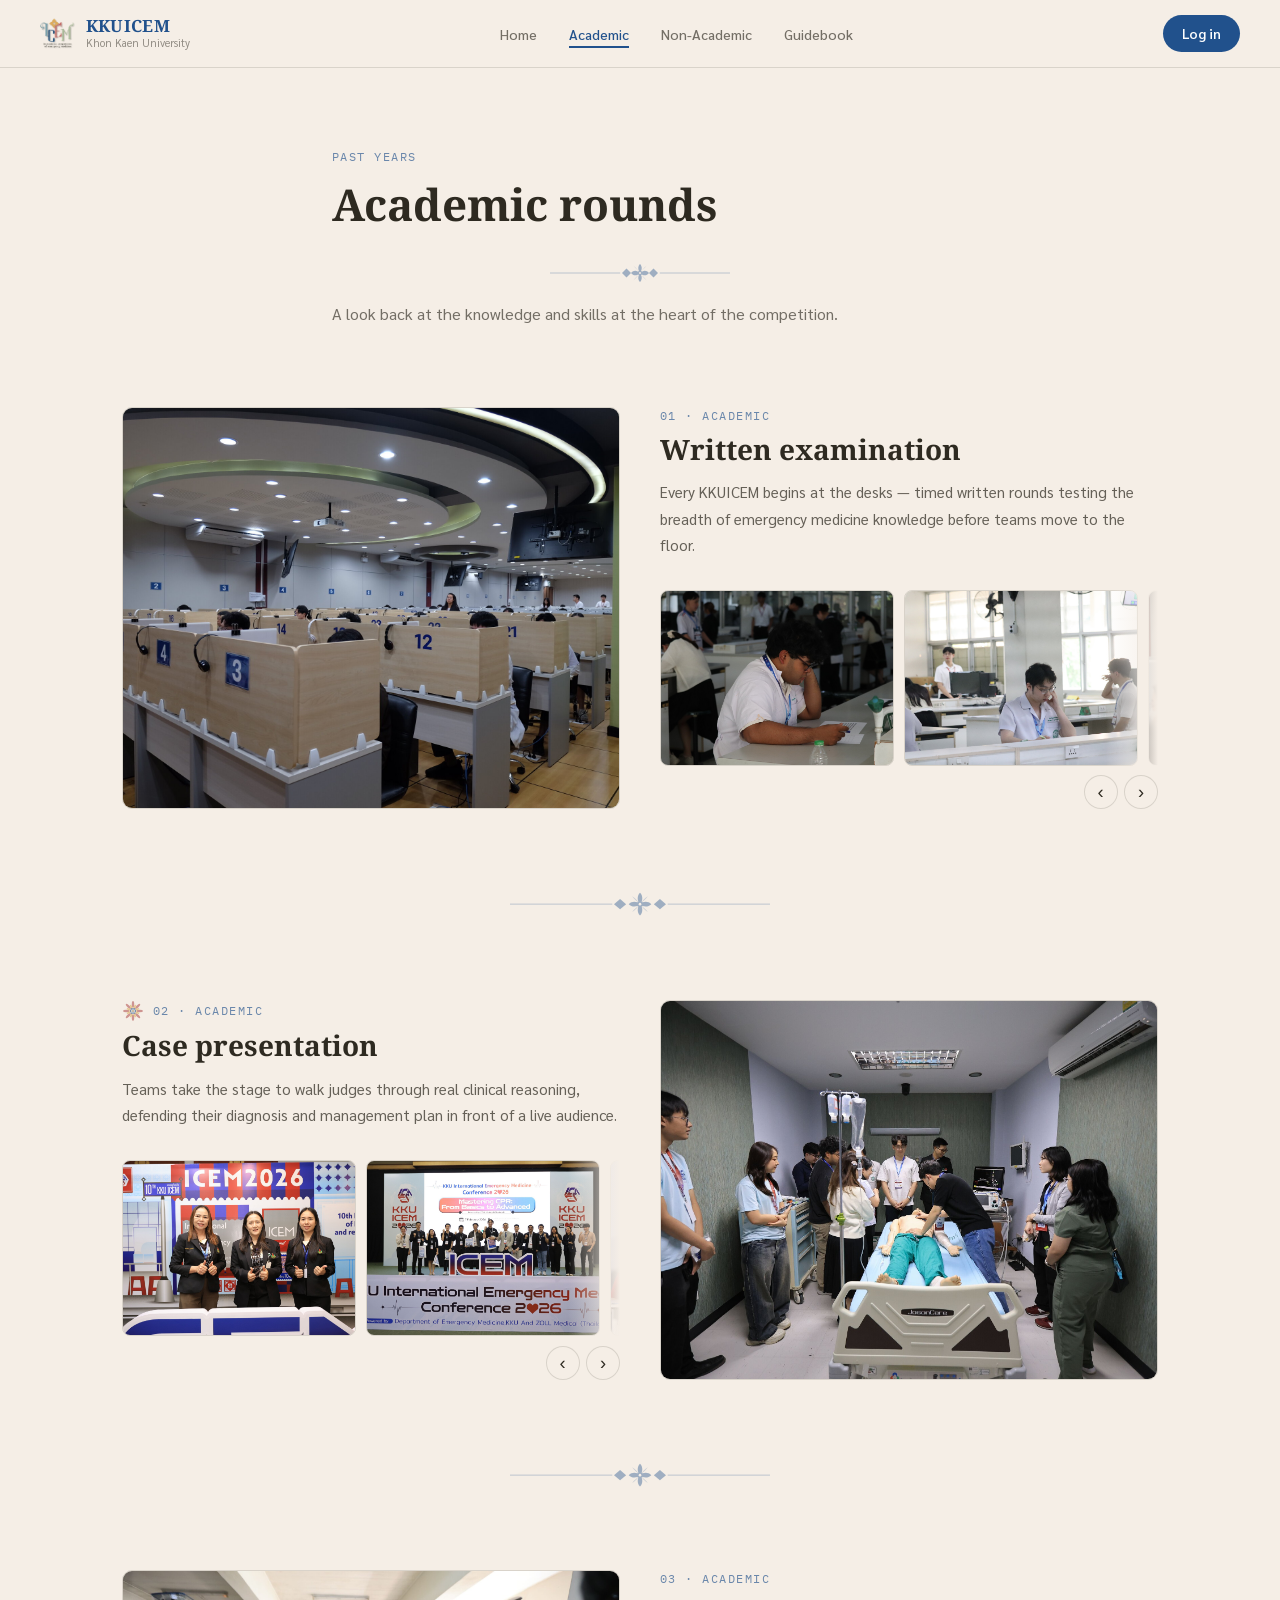
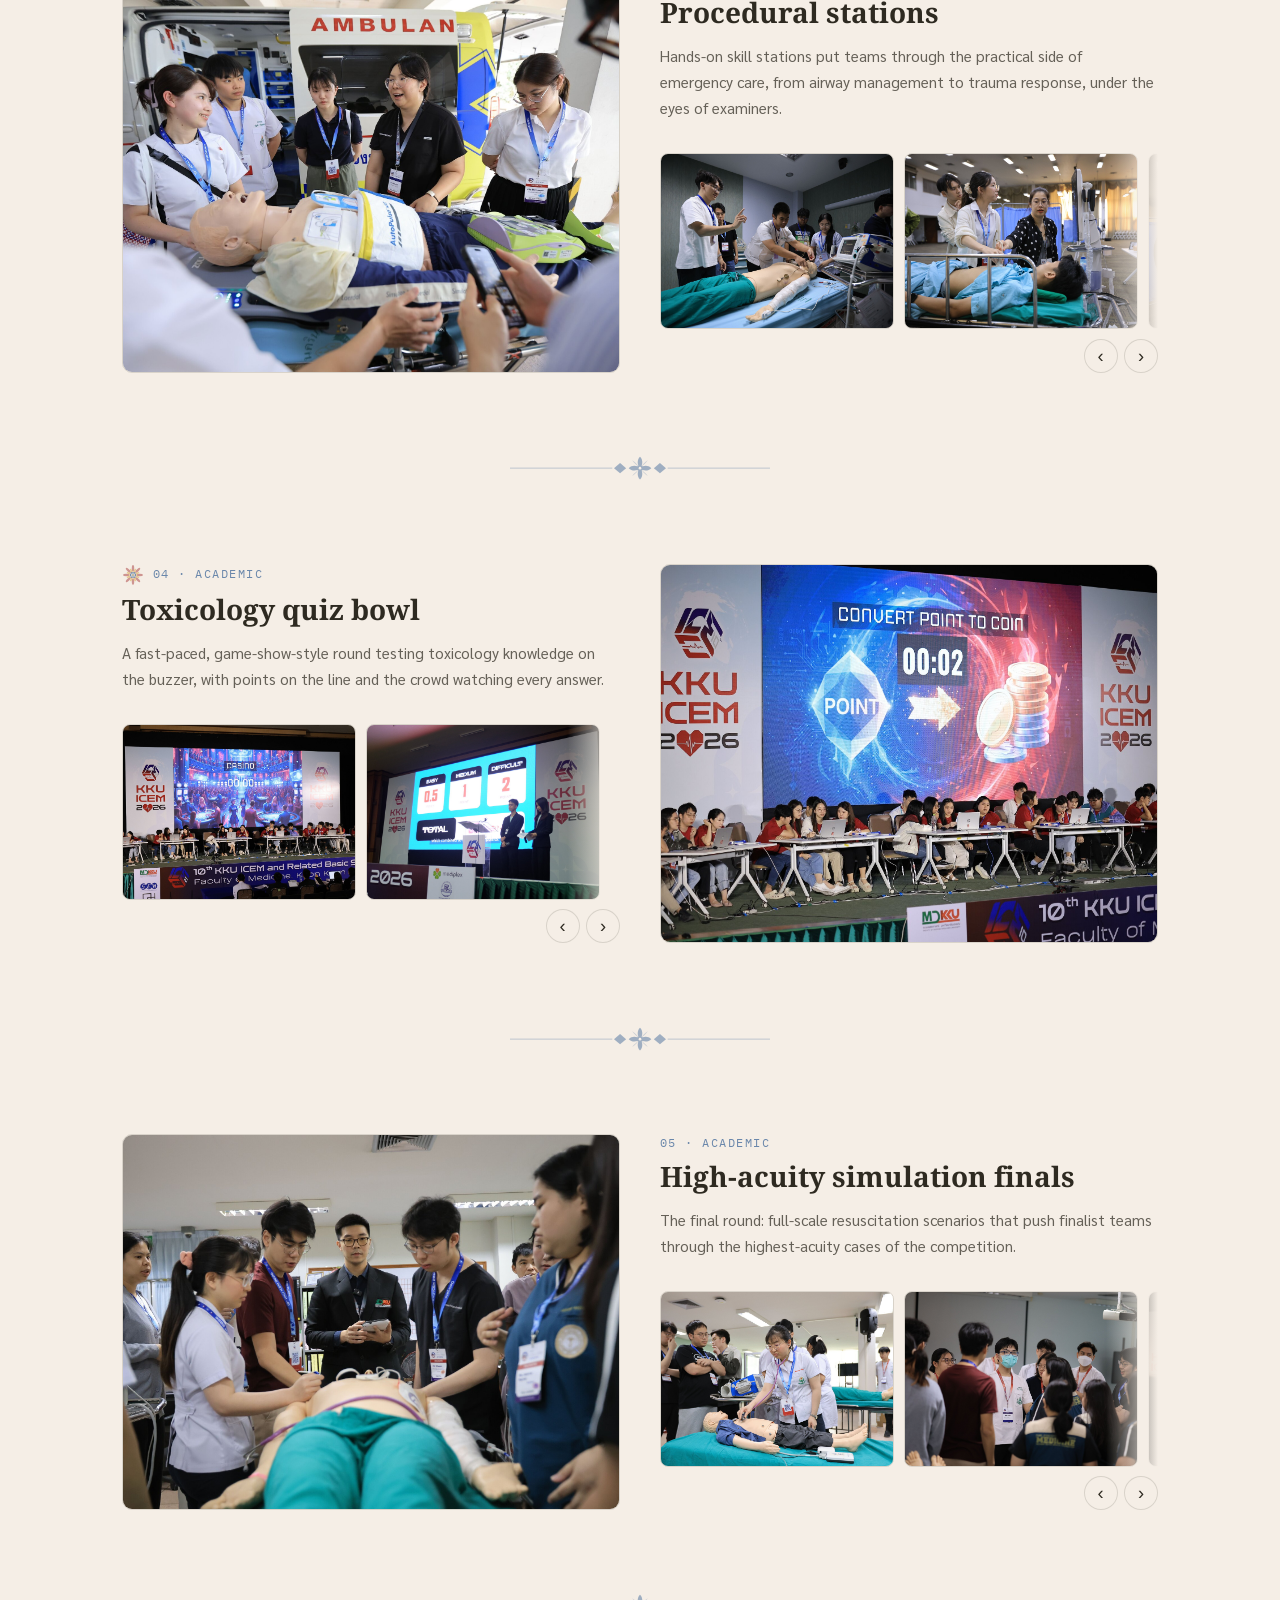
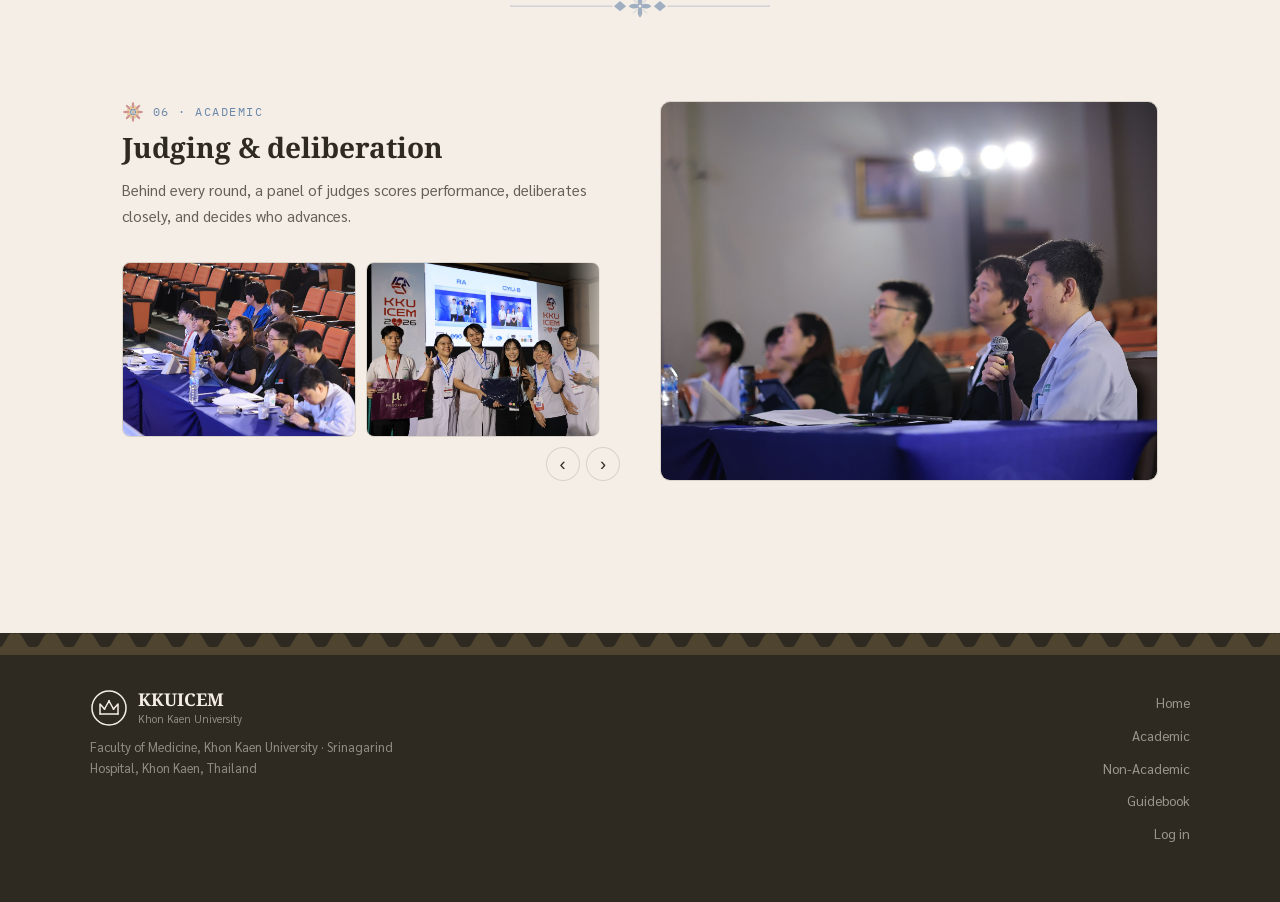
==== commit 90a9fd29: "Remove draft disclaimers from all gallery captions Co-Authored-By: Claude Sonnet 4.6 <noreply@anthro" ====
--- a/academic.html
+++ b/academic.html
@@ -62,7 +62,7 @@
       <div class="story-content-col">
         <div class="story-eyebrow"><span class="past-label">01 · Academic</span></div>
         <h2 class="story-heading">Written examination</h2>
-        <p class="story-caption">Every KKUICEM begins at the desks — timed written rounds testing the breadth of emergency medicine knowledge before teams move to the floor. <em>(Caption is a draft — please verify with the organizers.)</em></p>
+        <p class="story-caption">Every KKUICEM begins at the desks — timed written rounds testing the breadth of emergency medicine knowledge before teams move to the floor.</p>
         <div class="filmstrip-wrap">
           <div class="filmstrip">
             <div class="filmstrip-item"><img src="assets/academic/written-examination-2.jpg" alt="Written examination — photo 2" loading="lazy"></div>
@@ -91,7 +91,7 @@
           <span class="past-label">02 · Academic</span>
         </div>
         <h2 class="story-heading">Case presentation</h2>
-        <p class="story-caption">Teams take the stage to walk judges through real clinical reasoning, defending their diagnosis and management plan in front of a live audience. <em>(Draft — verify with organizers.)</em></p>
+        <p class="story-caption">Teams take the stage to walk judges through real clinical reasoning, defending their diagnosis and management plan in front of a live audience.</p>
         <div class="filmstrip-wrap">
           <div class="filmstrip">
             <div class="filmstrip-item"><img src="assets/academic/case-presentation-2.jpg" alt="Case presentation — photo 2" loading="lazy"></div>
@@ -117,7 +117,7 @@
       <div class="story-content-col">
         <div class="story-eyebrow"><span class="past-label">03 · Academic</span></div>
         <h2 class="story-heading">Procedural stations</h2>
-        <p class="story-caption">Hands-on skill stations put teams through the practical side of emergency care, from airway management to trauma response, under the eyes of examiners. <em>(Draft — verify with organizers.)</em></p>
+        <p class="story-caption">Hands-on skill stations put teams through the practical side of emergency care, from airway management to trauma response, under the eyes of examiners.</p>
         <div class="filmstrip-wrap">
           <div class="filmstrip">
             <div class="filmstrip-item"><img src="assets/academic/procedural-stations-2.jpg" alt="Procedural stations — photo 2" loading="lazy"></div>
@@ -147,7 +147,7 @@
           <span class="past-label">04 · Academic</span>
         </div>
         <h2 class="story-heading">Toxicology quiz bowl</h2>
-        <p class="story-caption">A fast-paced, game-show-style round testing toxicology knowledge on the buzzer, with points on the line and the crowd watching every answer. <em>(Draft — verify with organizers.)</em></p>
+        <p class="story-caption">A fast-paced, game-show-style round testing toxicology knowledge on the buzzer, with points on the line and the crowd watching every answer.</p>
         <div class="filmstrip-wrap">
           <div class="filmstrip">
             <div class="filmstrip-item"><img src="assets/academic/toxicology-quiz-bowl-2.jpg" alt="Toxicology quiz bowl — photo 2" loading="lazy"></div>
@@ -172,7 +172,7 @@
       <div class="story-content-col">
         <div class="story-eyebrow"><span class="past-label">05 · Academic</span></div>
         <h2 class="story-heading">High-acuity simulation finals</h2>
-        <p class="story-caption">The final round: full-scale resuscitation scenarios that push finalist teams through the highest-acuity cases of the competition. <em>(Draft — verify with organizers.)</em></p>
+        <p class="story-caption">The final round: full-scale resuscitation scenarios that push finalist teams through the highest-acuity cases of the competition.</p>
         <div class="filmstrip-wrap">
           <div class="filmstrip">
             <div class="filmstrip-item"><img src="assets/academic/high-acuity-simulation-finals-2.jpg" alt="High-acuity simulation finals — photo 2" loading="lazy"></div>
@@ -201,7 +201,7 @@
           <span class="past-label">06 · Academic</span>
         </div>
         <h2 class="story-heading">Judging &amp; deliberation</h2>
-        <p class="story-caption">Behind every round, a panel of judges scores performance, deliberates closely, and decides who advances. <em>(Draft — verify with organizers.)</em></p>
+        <p class="story-caption">Behind every round, a panel of judges scores performance, deliberates closely, and decides who advances.</p>
         <div class="filmstrip-wrap">
           <div class="filmstrip">
             <div class="filmstrip-item"><img src="assets/academic/judging-deliberation-2.jpg" alt="Judging & deliberation — photo 2" loading="lazy"></div>
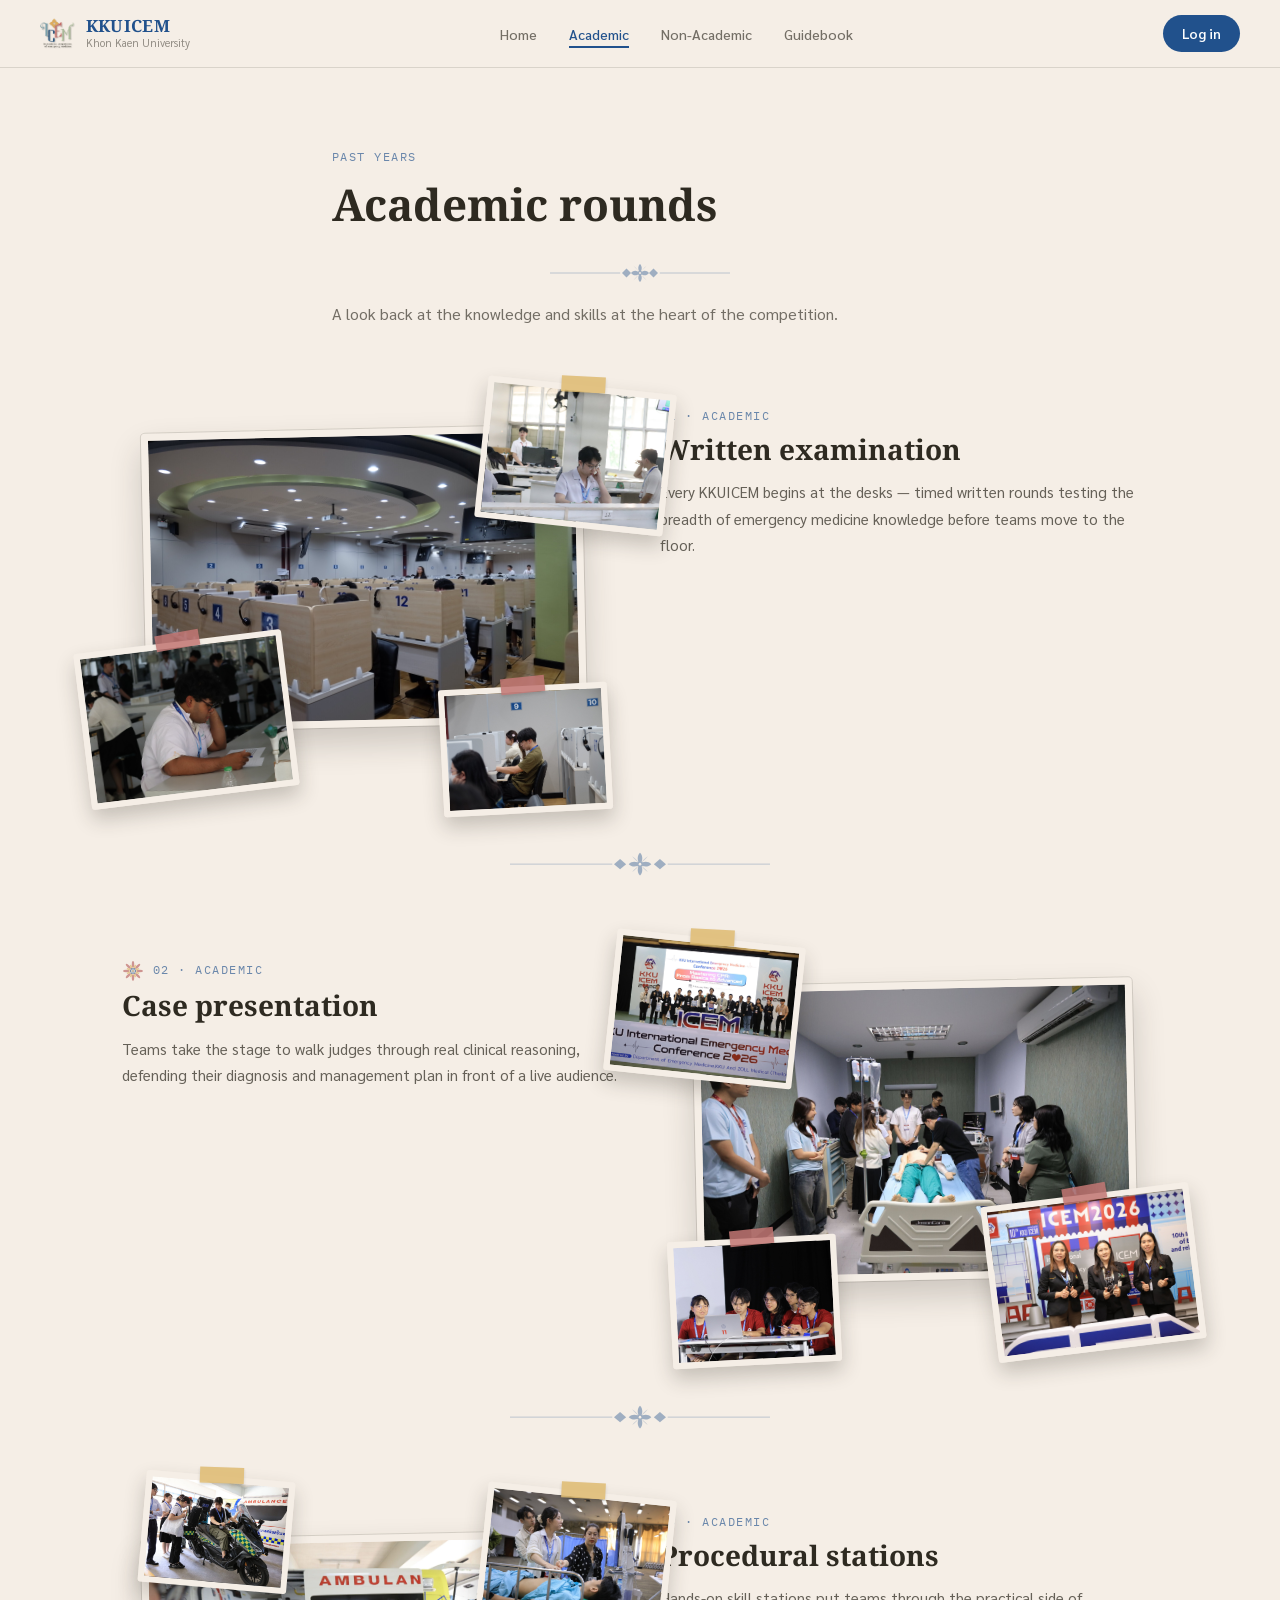
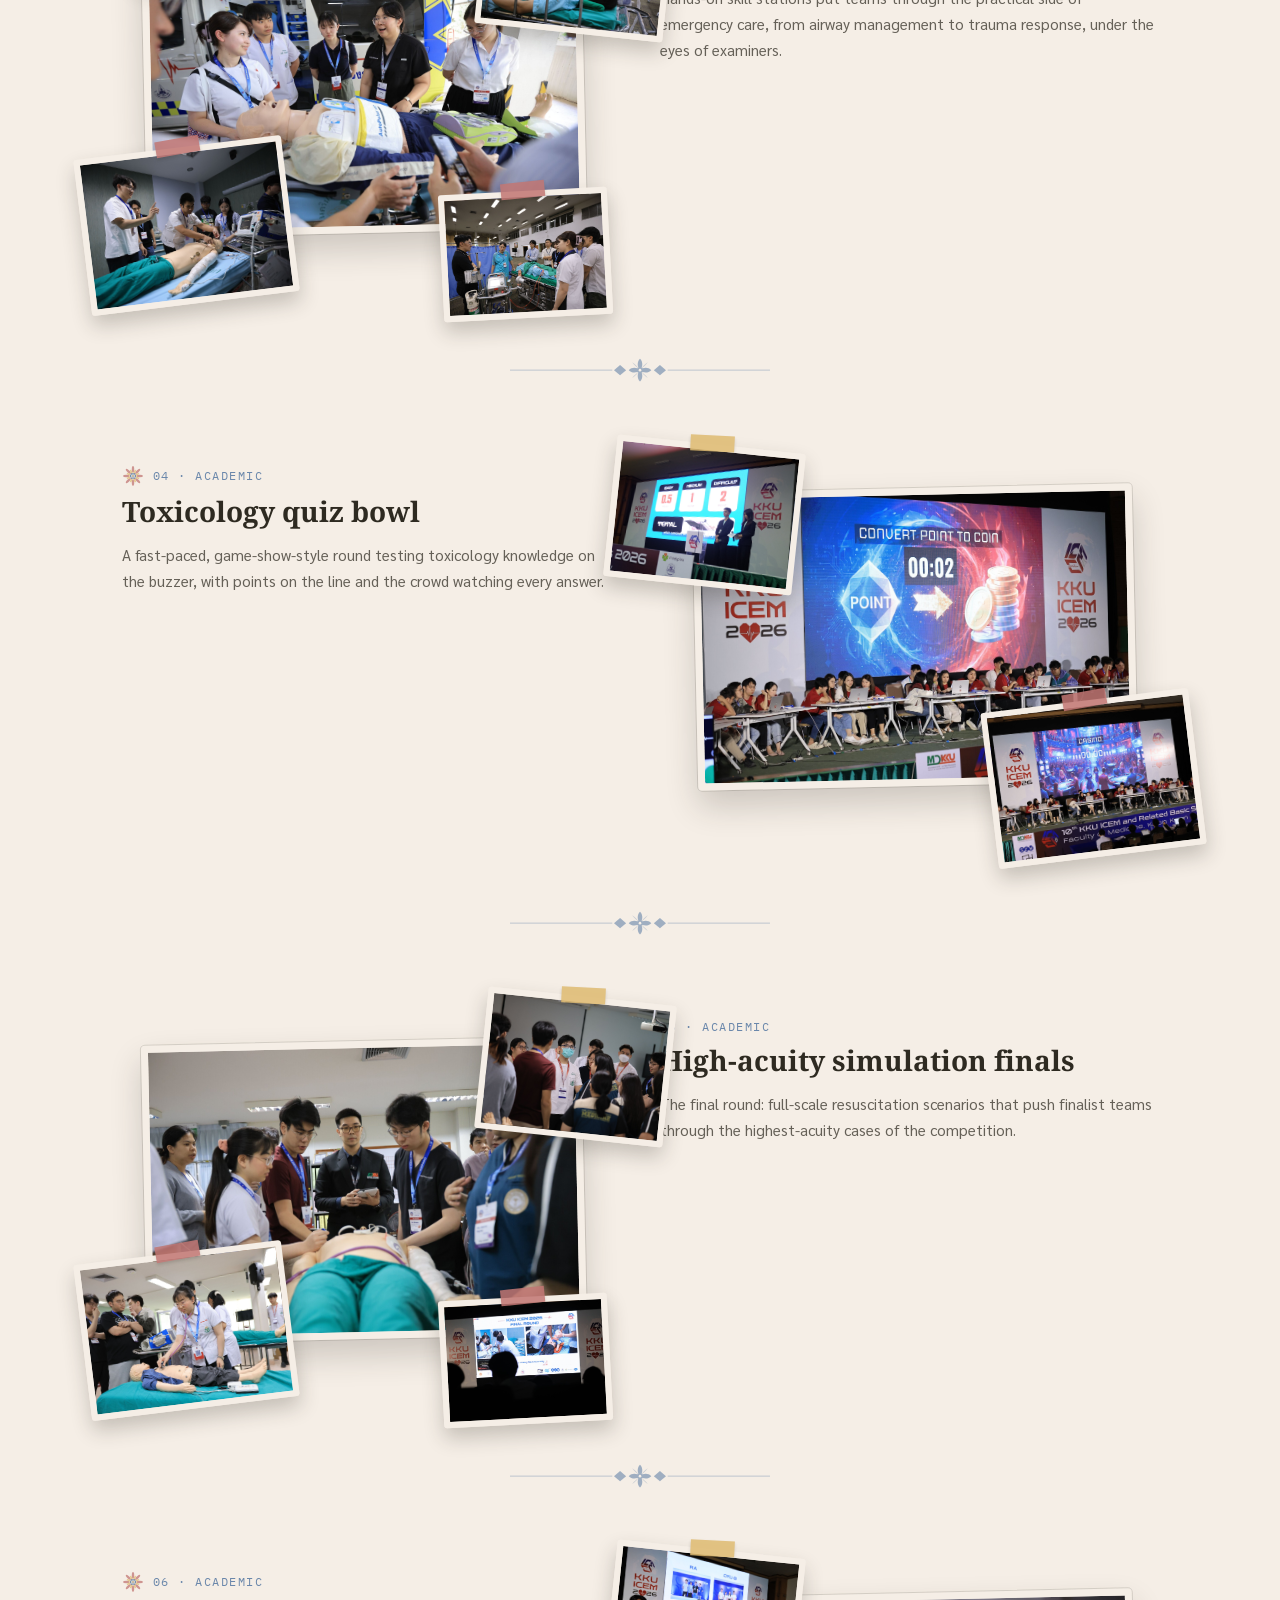
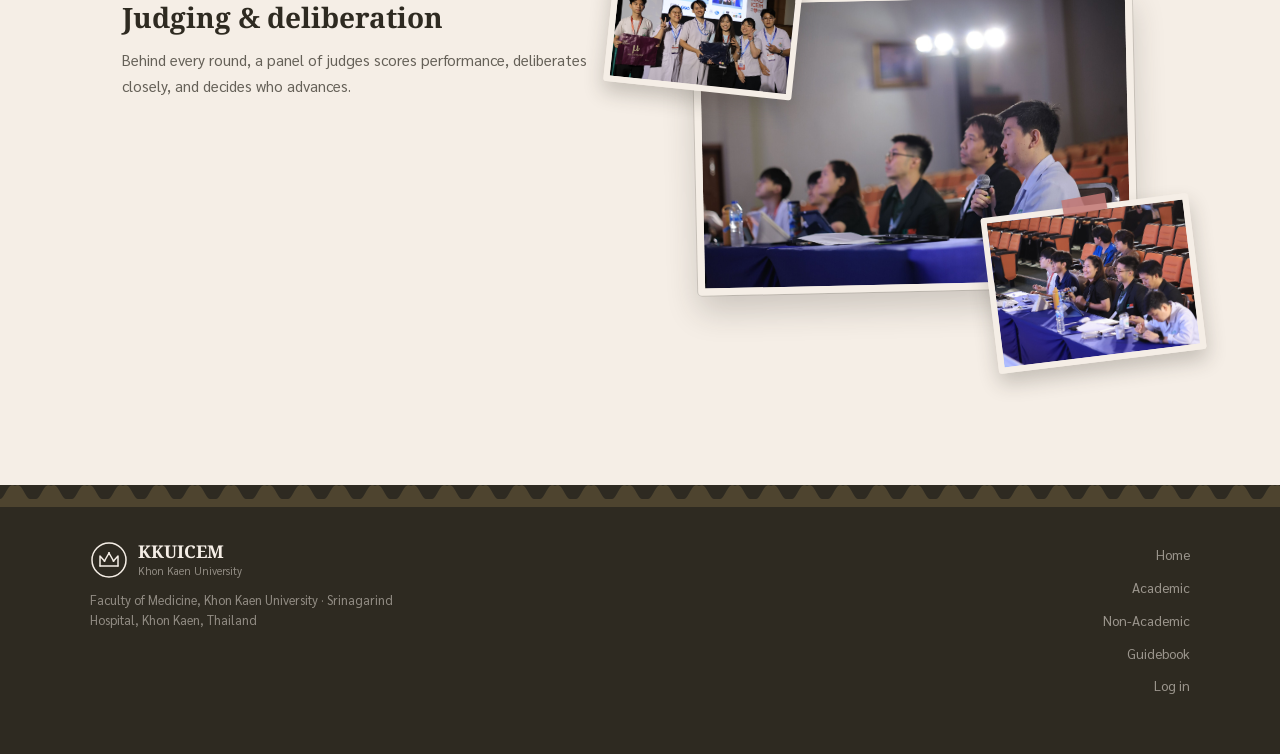
==== commit 6272313b: "Redesign galleries as scrapbook collages with tape accents, remove filmstrip Co-Authored-By: Claude " ====
--- a/academic.html
+++ b/academic.html
@@ -57,24 +57,17 @@
     <!-- 01 Written examination — cover left -->
     <div class="story-section">
       <div class="story-cover-col">
-        <img src="assets/academic/written-examination-1.jpg" class="story-cover-img" alt="Students seated at desks concentrating during the KKUICEM written examination">
+        <div class="story-collage">
+          <img src="assets/academic/written-examination-1.jpg" class="collage-main" alt="Students seated at desks concentrating during the KKUICEM written examination">
+          <div class="collage-photo"><img src="assets/academic/written-examination-2.jpg" alt="Written examination — photo 2" loading="lazy"><span class="tape tape--coral" aria-hidden="true"></span></div>
+          <div class="collage-photo"><img src="assets/academic/written-examination-3.jpg" alt="Written examination — photo 3" loading="lazy"><span class="tape tape--mustard" aria-hidden="true"></span></div>
+          <div class="collage-photo"><img src="assets/academic/written-examination-4.jpg" alt="Written examination — photo 4" loading="lazy"><span class="tape tape--coral" aria-hidden="true"></span></div>
+        </div>
       </div>
       <div class="story-content-col">
         <div class="story-eyebrow"><span class="past-label">01 · Academic</span></div>
         <h2 class="story-heading">Written examination</h2>
         <p class="story-caption">Every KKUICEM begins at the desks — timed written rounds testing the breadth of emergency medicine knowledge before teams move to the floor.</p>
-        <div class="filmstrip-wrap">
-          <div class="filmstrip">
-            <div class="filmstrip-item"><img src="assets/academic/written-examination-2.jpg" alt="Written examination — photo 2" loading="lazy"></div>
-            <div class="filmstrip-item"><img src="assets/academic/written-examination-3.jpg" alt="Written examination — photo 3" loading="lazy"></div>
-            <div class="filmstrip-item"><img src="assets/academic/written-examination-4.jpg" alt="Written examination — photo 4" loading="lazy"></div>
-          </div>
-          <div class="filmstrip-fade" aria-hidden="true"></div>
-          <div class="filmstrip-controls">
-            <button class="filmstrip-btn filmstrip-btn--prev" aria-label="Previous photos">&#8249;</button>
-            <button class="filmstrip-btn filmstrip-btn--next" aria-label="Next photos">&#8250;</button>
-          </div>
-        </div>
       </div>
     </div>
 
@@ -83,7 +76,12 @@
     <!-- 02 Case presentation — cover right (flip) + medallion -->
     <div class="story-section story-section--flip">
       <div class="story-cover-col">
-        <img src="assets/academic/case-presentation-1.jpg" class="story-cover-img" alt="A team presenting their clinical case to judges on stage">
+        <div class="story-collage">
+          <img src="assets/academic/case-presentation-1.jpg" class="collage-main" alt="A team presenting their clinical case to judges on stage">
+          <div class="collage-photo"><img src="assets/academic/case-presentation-2.jpg" alt="Case presentation — photo 2" loading="lazy"><span class="tape tape--coral" aria-hidden="true"></span></div>
+          <div class="collage-photo"><img src="assets/academic/case-presentation-3.jpg" alt="Case presentation — photo 3" loading="lazy"><span class="tape tape--mustard" aria-hidden="true"></span></div>
+          <div class="collage-photo"><img src="assets/academic/case-presentation-4.jpg" alt="Case presentation — photo 4" loading="lazy"><span class="tape tape--coral" aria-hidden="true"></span></div>
+        </div>
       </div>
       <div class="story-content-col">
         <div class="story-eyebrow">
@@ -92,54 +90,39 @@
         </div>
         <h2 class="story-heading">Case presentation</h2>
         <p class="story-caption">Teams take the stage to walk judges through real clinical reasoning, defending their diagnosis and management plan in front of a live audience.</p>
-        <div class="filmstrip-wrap">
-          <div class="filmstrip">
-            <div class="filmstrip-item"><img src="assets/academic/case-presentation-2.jpg" alt="Case presentation — photo 2" loading="lazy"></div>
-            <div class="filmstrip-item"><img src="assets/academic/case-presentation-3.jpg" alt="Case presentation — photo 3" loading="lazy"></div>
-            <div class="filmstrip-item"><img src="assets/academic/case-presentation-4.jpg" alt="Case presentation — photo 4" loading="lazy"></div>
-          </div>
-          <div class="filmstrip-fade" aria-hidden="true"></div>
-          <div class="filmstrip-controls">
-            <button class="filmstrip-btn filmstrip-btn--prev" aria-label="Previous photos">&#8249;</button>
-            <button class="filmstrip-btn filmstrip-btn--next" aria-label="Next photos">&#8250;</button>
-          </div>
-        </div>
-      </div>
-    </div>
-
-    <div class="thai-ornament" aria-hidden="true"><svg viewBox="0 0 300 28" fill="none" xmlns="http://www.w3.org/2000/svg"><line x1="0" y1="14" x2="118" y2="14" stroke="currentColor" stroke-width="0.75"/><line x1="182" y1="14" x2="300" y2="14" stroke="currentColor" stroke-width="0.75"/><path d="M120 14 L127 8 L134 14 L127 20Z" fill="currentColor"/><path d="M166 14 L173 8 L180 14 L173 20Z" fill="currentColor"/><path d="M150 14 C153 11,154 5,150 1 C146 5,147 11,150 14Z" fill="currentColor"/><path d="M150 14 C153 17,154 23,150 27 C146 23,147 17,150 14Z" fill="currentColor"/><path d="M150 14 C147 11,141 10,137 14 C141 18,147 17,150 14Z" fill="currentColor"/><path d="M150 14 C153 11,159 10,163 14 C159 18,153 17,150 14Z" fill="currentColor"/><path d="M150 14 C148 11,144 7,141 5 C143 8,147 11,150 14Z" fill="currentColor" opacity="0.55"/><path d="M150 14 C152 11,156 7,159 5 C157 8,153 11,150 14Z" fill="currentColor" opacity="0.55"/><path d="M150 14 C148 17,144 21,141 23 C143 20,147 17,150 14Z" fill="currentColor" opacity="0.55"/><path d="M150 14 C152 17,156 21,159 23 C157 20,153 17,150 14Z" fill="currentColor" opacity="0.55"/><circle cx="150" cy="14" r="3.2" fill="currentColor"/><circle cx="150" cy="14" r="1.5" fill="var(--cream)"/></svg></div>
-
-    <!-- 03 Procedural stations — cover left -->
+      </div>
+    </div>
+
+    <div class="thai-ornament" aria-hidden="true"><svg viewBox="0 0 300 28" fill="none" xmlns="http://www.w3.org/2000/svg"><line x1="0" y1="14" x2="118" y2="14" stroke="currentColor" stroke-width="0.75"/><line x1="182" y1="14" x2="300" y2="14" stroke="currentColor" stroke-width="0.75"/><path d="M120 14 L127 8 L134 14 L127 20Z" fill="currentColor"/><path d="M166 14 L173 8 L180 14 L173 20Z" fill="currentColor"/><path d="M150 14 C153 11,154 5,150 1 C146 5,147 11,150 14Z" fill="currentColor"/><path d="M150 14 C153 17,154 23,150 27 C146 23,147 17,150 14Z" fill="currentColor"/><path d="M150 14 C147 11,141 10,137 14 C141 18,147 17,150 14Z" fill="currentColor"/><path d="M150 14 C153 11,159 10,163 14 C159 18,153 17,150 14Z" fill="currentColor"/><path d="M150 14 C148 11,144 7,141 5 C143 8,147 11,150 14Z" fill="currentColor" opacity="0.55"/><path d="M150 14 C152 11,156 7,159 5 C157 8,153 11,150 14Z" fill="currentColor" opacity="0.55"/><path d="M150 14 C148 17,144 21,141 23 C143 20,147 17,150 14Z" fill="currentColor" opacity="0.55"/><path d="M150 14 C152 17,156 21,159 23 C157 20,153 17,150 14Z" fill="currentColor" opacity="0.55"/><circle cx="150" cy="14" r="3.2" fill="currentColor"/><circle cx="150" cy="14" r="1.5" fill="var(--cream)"/></svg></div>
+
+    <!-- 03 Procedural stations — cover left (4 extra photos) -->
     <div class="story-section">
       <div class="story-cover-col">
-        <img src="assets/academic/procedural-stations-1.jpg" class="story-cover-img" alt="Participant performing a clinical procedure at a hands-on station with an examiner observing">
+        <div class="story-collage">
+          <img src="assets/academic/procedural-stations-1.jpg" class="collage-main" alt="Participant performing a clinical procedure at a hands-on station with an examiner observing">
+          <div class="collage-photo"><img src="assets/academic/procedural-stations-2.jpg" alt="Procedural stations — photo 2" loading="lazy"><span class="tape tape--coral" aria-hidden="true"></span></div>
+          <div class="collage-photo"><img src="assets/academic/procedural-stations-3.jpg" alt="Procedural stations — photo 3" loading="lazy"><span class="tape tape--mustard" aria-hidden="true"></span></div>
+          <div class="collage-photo"><img src="assets/academic/procedural-stations-4.jpg" alt="Procedural stations — photo 4" loading="lazy"><span class="tape tape--coral" aria-hidden="true"></span></div>
+          <div class="collage-photo"><img src="assets/academic/procedural-stations-5.jpg" alt="Procedural stations — photo 5" loading="lazy"><span class="tape tape--mustard" aria-hidden="true"></span></div>
+        </div>
       </div>
       <div class="story-content-col">
         <div class="story-eyebrow"><span class="past-label">03 · Academic</span></div>
         <h2 class="story-heading">Procedural stations</h2>
         <p class="story-caption">Hands-on skill stations put teams through the practical side of emergency care, from airway management to trauma response, under the eyes of examiners.</p>
-        <div class="filmstrip-wrap">
-          <div class="filmstrip">
-            <div class="filmstrip-item"><img src="assets/academic/procedural-stations-2.jpg" alt="Procedural stations — photo 2" loading="lazy"></div>
-            <div class="filmstrip-item"><img src="assets/academic/procedural-stations-3.jpg" alt="Procedural stations — photo 3" loading="lazy"></div>
-            <div class="filmstrip-item"><img src="assets/academic/procedural-stations-4.jpg" alt="Procedural stations — photo 4" loading="lazy"></div>
-            <div class="filmstrip-item"><img src="assets/academic/procedural-stations-5.jpg" alt="Procedural stations — photo 5" loading="lazy"></div>
-          </div>
-          <div class="filmstrip-fade" aria-hidden="true"></div>
-          <div class="filmstrip-controls">
-            <button class="filmstrip-btn filmstrip-btn--prev" aria-label="Previous photos">&#8249;</button>
-            <button class="filmstrip-btn filmstrip-btn--next" aria-label="Next photos">&#8250;</button>
-          </div>
-        </div>
-      </div>
-    </div>
-
-    <div class="thai-ornament" aria-hidden="true"><svg viewBox="0 0 300 28" fill="none" xmlns="http://www.w3.org/2000/svg"><line x1="0" y1="14" x2="118" y2="14" stroke="currentColor" stroke-width="0.75"/><line x1="182" y1="14" x2="300" y2="14" stroke="currentColor" stroke-width="0.75"/><path d="M120 14 L127 8 L134 14 L127 20Z" fill="currentColor"/><path d="M166 14 L173 8 L180 14 L173 20Z" fill="currentColor"/><path d="M150 14 C153 11,154 5,150 1 C146 5,147 11,150 14Z" fill="currentColor"/><path d="M150 14 C153 17,154 23,150 27 C146 23,147 17,150 14Z" fill="currentColor"/><path d="M150 14 C147 11,141 10,137 14 C141 18,147 17,150 14Z" fill="currentColor"/><path d="M150 14 C153 11,159 10,163 14 C159 18,153 17,150 14Z" fill="currentColor"/><path d="M150 14 C148 11,144 7,141 5 C143 8,147 11,150 14Z" fill="currentColor" opacity="0.55"/><path d="M150 14 C152 11,156 7,159 5 C157 8,153 11,150 14Z" fill="currentColor" opacity="0.55"/><path d="M150 14 C148 17,144 21,141 23 C143 20,147 17,150 14Z" fill="currentColor" opacity="0.55"/><path d="M150 14 C152 17,156 21,159 23 C157 20,153 17,150 14Z" fill="currentColor" opacity="0.55"/><circle cx="150" cy="14" r="3.2" fill="currentColor"/><circle cx="150" cy="14" r="1.5" fill="var(--cream)"/></svg></div>
-
-    <!-- 04 Toxicology quiz bowl — cover right (flip) + medallion -->
+      </div>
+    </div>
+
+    <div class="thai-ornament" aria-hidden="true"><svg viewBox="0 0 300 28" fill="none" xmlns="http://www.w3.org/2000/svg"><line x1="0" y1="14" x2="118" y2="14" stroke="currentColor" stroke-width="0.75"/><line x1="182" y1="14" x2="300" y2="14" stroke="currentColor" stroke-width="0.75"/><path d="M120 14 L127 8 L134 14 L127 20Z" fill="currentColor"/><path d="M166 14 L173 8 L180 14 L173 20Z" fill="currentColor"/><path d="M150 14 C153 11,154 5,150 1 C146 5,147 11,150 14Z" fill="currentColor"/><path d="M150 14 C153 17,154 23,150 27 C146 23,147 17,150 14Z" fill="currentColor"/><path d="M150 14 C147 11,141 10,137 14 C141 18,147 17,150 14Z" fill="currentColor"/><path d="M150 14 C153 11,159 10,163 14 C159 18,153 17,150 14Z" fill="currentColor"/><path d="M150 14 C148 11,144 7,141 5 C143 8,147 11,150 14Z" fill="currentColor" opacity="0.55"/><path d="M150 14 C152 11,156 7,159 5 C157 8,153 11,150 14Z" fill="currentColor" opacity="0.55"/><path d="M150 14 C148 17,144 21,141 23 C143 20,147 17,150 14Z" fill="currentColor" opacity="0.55"/><path d="M150 14 C152 17,156 21,159 23 C157 20,153 17,150 14Z" fill="currentColor" opacity="0.55"/><circle cx="150" cy="14" r="3.2" fill="currentColor"/><circle cx="150" cy="14" r="1.5" fill="var(--cream)"/></svg></div>
+
+    <!-- 04 Toxicology quiz bowl — cover right (flip) + medallion (2 extra photos) -->
     <div class="story-section story-section--flip">
       <div class="story-cover-col">
-        <img src="assets/academic/toxicology-quiz-bowl-1.jpg" class="story-cover-img" alt="Teams on the buzzer during the fast-paced toxicology quiz bowl round">
+        <div class="story-collage">
+          <img src="assets/academic/toxicology-quiz-bowl-1.jpg" class="collage-main" alt="Teams on the buzzer during the fast-paced toxicology quiz bowl round">
+          <div class="collage-photo"><img src="assets/academic/toxicology-quiz-bowl-2.jpg" alt="Toxicology quiz bowl — photo 2" loading="lazy"><span class="tape tape--coral" aria-hidden="true"></span></div>
+          <div class="collage-photo"><img src="assets/academic/toxicology-quiz-bowl-3.jpg" alt="Toxicology quiz bowl — photo 3" loading="lazy"><span class="tape tape--mustard" aria-hidden="true"></span></div>
+        </div>
       </div>
       <div class="story-content-col">
         <div class="story-eyebrow">
@@ -148,17 +131,6 @@
         </div>
         <h2 class="story-heading">Toxicology quiz bowl</h2>
         <p class="story-caption">A fast-paced, game-show-style round testing toxicology knowledge on the buzzer, with points on the line and the crowd watching every answer.</p>
-        <div class="filmstrip-wrap">
-          <div class="filmstrip">
-            <div class="filmstrip-item"><img src="assets/academic/toxicology-quiz-bowl-2.jpg" alt="Toxicology quiz bowl — photo 2" loading="lazy"></div>
-            <div class="filmstrip-item"><img src="assets/academic/toxicology-quiz-bowl-3.jpg" alt="Toxicology quiz bowl — photo 3" loading="lazy"></div>
-          </div>
-          <div class="filmstrip-fade" aria-hidden="true"></div>
-          <div class="filmstrip-controls">
-            <button class="filmstrip-btn filmstrip-btn--prev" aria-label="Previous photos">&#8249;</button>
-            <button class="filmstrip-btn filmstrip-btn--next" aria-label="Next photos">&#8250;</button>
-          </div>
-        </div>
       </div>
     </div>
 
@@ -167,33 +139,30 @@
     <!-- 05 High-acuity simulation finals — cover left -->
     <div class="story-section">
       <div class="story-cover-col">
-        <img src="assets/academic/high-acuity-simulation-finals-1.jpg" class="story-cover-img" alt="A finalist team managing a full-scale resuscitation simulation scenario">
+        <div class="story-collage">
+          <img src="assets/academic/high-acuity-simulation-finals-1.jpg" class="collage-main" alt="A finalist team managing a full-scale resuscitation simulation scenario">
+          <div class="collage-photo"><img src="assets/academic/high-acuity-simulation-finals-2.jpg" alt="High-acuity simulation finals — photo 2" loading="lazy"><span class="tape tape--coral" aria-hidden="true"></span></div>
+          <div class="collage-photo"><img src="assets/academic/high-acuity-simulation-finals-3.jpg" alt="High-acuity simulation finals — photo 3" loading="lazy"><span class="tape tape--mustard" aria-hidden="true"></span></div>
+          <div class="collage-photo"><img src="assets/academic/high-acuity-simulation-finals-4.jpg" alt="High-acuity simulation finals — photo 4" loading="lazy"><span class="tape tape--coral" aria-hidden="true"></span></div>
+        </div>
       </div>
       <div class="story-content-col">
         <div class="story-eyebrow"><span class="past-label">05 · Academic</span></div>
         <h2 class="story-heading">High-acuity simulation finals</h2>
         <p class="story-caption">The final round: full-scale resuscitation scenarios that push finalist teams through the highest-acuity cases of the competition.</p>
-        <div class="filmstrip-wrap">
-          <div class="filmstrip">
-            <div class="filmstrip-item"><img src="assets/academic/high-acuity-simulation-finals-2.jpg" alt="High-acuity simulation finals — photo 2" loading="lazy"></div>
-            <div class="filmstrip-item"><img src="assets/academic/high-acuity-simulation-finals-3.jpg" alt="High-acuity simulation finals — photo 3" loading="lazy"></div>
-            <div class="filmstrip-item"><img src="assets/academic/high-acuity-simulation-finals-4.jpg" alt="High-acuity simulation finals — photo 4" loading="lazy"></div>
-          </div>
-          <div class="filmstrip-fade" aria-hidden="true"></div>
-          <div class="filmstrip-controls">
-            <button class="filmstrip-btn filmstrip-btn--prev" aria-label="Previous photos">&#8249;</button>
-            <button class="filmstrip-btn filmstrip-btn--next" aria-label="Next photos">&#8250;</button>
-          </div>
-        </div>
-      </div>
-    </div>
-
-    <div class="thai-ornament" aria-hidden="true"><svg viewBox="0 0 300 28" fill="none" xmlns="http://www.w3.org/2000/svg"><line x1="0" y1="14" x2="118" y2="14" stroke="currentColor" stroke-width="0.75"/><line x1="182" y1="14" x2="300" y2="14" stroke="currentColor" stroke-width="0.75"/><path d="M120 14 L127 8 L134 14 L127 20Z" fill="currentColor"/><path d="M166 14 L173 8 L180 14 L173 20Z" fill="currentColor"/><path d="M150 14 C153 11,154 5,150 1 C146 5,147 11,150 14Z" fill="currentColor"/><path d="M150 14 C153 17,154 23,150 27 C146 23,147 17,150 14Z" fill="currentColor"/><path d="M150 14 C147 11,141 10,137 14 C141 18,147 17,150 14Z" fill="currentColor"/><path d="M150 14 C153 11,159 10,163 14 C159 18,153 17,150 14Z" fill="currentColor"/><path d="M150 14 C148 11,144 7,141 5 C143 8,147 11,150 14Z" fill="currentColor" opacity="0.55"/><path d="M150 14 C152 11,156 7,159 5 C157 8,153 11,150 14Z" fill="currentColor" opacity="0.55"/><path d="M150 14 C148 17,144 21,141 23 C143 20,147 17,150 14Z" fill="currentColor" opacity="0.55"/><path d="M150 14 C152 17,156 21,159 23 C157 20,153 17,150 14Z" fill="currentColor" opacity="0.55"/><circle cx="150" cy="14" r="3.2" fill="currentColor"/><circle cx="150" cy="14" r="1.5" fill="var(--cream)"/></svg></div>
-
-    <!-- 06 Judging & deliberation — cover right (flip) + medallion -->
+      </div>
+    </div>
+
+    <div class="thai-ornament" aria-hidden="true"><svg viewBox="0 0 300 28" fill="none" xmlns="http://www.w3.org/2000/svg"><line x1="0" y1="14" x2="118" y2="14" stroke="currentColor" stroke-width="0.75"/><line x1="182" y1="14" x2="300" y2="14" stroke="currentColor" stroke-width="0.75"/><path d="M120 14 L127 8 L134 14 L127 20Z" fill="currentColor"/><path d="M166 14 L173 8 L180 14 L173 20Z" fill="currentColor"/><path d="M150 14 C153 11,154 5,150 1 C146 5,147 11,150 14Z" fill="currentColor"/><path d="M150 14 C153 17,154 23,150 27 C146 23,147 17,150 14Z" fill="currentColor"/><path d="M150 14 C147 11,141 10,137 14 C141 18,147 17,150 14Z" fill="currentColor"/><path d="M150 14 C153 11,159 10,163 14 C159 18,153 17,150 14Z" fill="currentColor"/><path d="M150 14 C148 11,144 7,141 5 C143 8,147 11,150 14Z" fill="currentColor" opacity="0.55"/><path d="M150 14 C152 11,156 7,159 5 C157 8,153 11,150 14Z" fill="currentColor" opacity="0.55"/><path d="M150 14 C148 17,144 21,141 23 C143 20,147 17,150 14Z" fill="currentColor" opacity="0.55"/><path d="M150 14 C152 17,156 21,159 23 C157 20,153 17,150 14Z" fill="currentColor" opacity="0.55"/><circle cx="150" cy="14" r="3.2" fill="currentColor"/><circle cx="150" cy="14" r="1.5" fill="var(--cream)"/></svg></div>
+
+    <!-- 06 Judging & deliberation — cover right (flip) + medallion (2 extra photos) -->
     <div class="story-section story-section--flip">
       <div class="story-cover-col">
-        <img src="assets/academic/judging-deliberation-1.jpg" class="story-cover-img" alt="Judges reviewing scoresheets and deliberating after a round">
+        <div class="story-collage">
+          <img src="assets/academic/judging-deliberation-1.jpg" class="collage-main" alt="Judges reviewing scoresheets and deliberating after a round">
+          <div class="collage-photo"><img src="assets/academic/judging-deliberation-2.jpg" alt="Judging & deliberation — photo 2" loading="lazy"><span class="tape tape--coral" aria-hidden="true"></span></div>
+          <div class="collage-photo"><img src="assets/academic/judging-deliberation-3.jpg" alt="Judging & deliberation — photo 3" loading="lazy"><span class="tape tape--mustard" aria-hidden="true"></span></div>
+        </div>
       </div>
       <div class="story-content-col">
         <div class="story-eyebrow">
@@ -202,17 +171,6 @@
         </div>
         <h2 class="story-heading">Judging &amp; deliberation</h2>
         <p class="story-caption">Behind every round, a panel of judges scores performance, deliberates closely, and decides who advances.</p>
-        <div class="filmstrip-wrap">
-          <div class="filmstrip">
-            <div class="filmstrip-item"><img src="assets/academic/judging-deliberation-2.jpg" alt="Judging & deliberation — photo 2" loading="lazy"></div>
-            <div class="filmstrip-item"><img src="assets/academic/judging-deliberation-3.jpg" alt="Judging & deliberation — photo 3" loading="lazy"></div>
-          </div>
-          <div class="filmstrip-fade" aria-hidden="true"></div>
-          <div class="filmstrip-controls">
-            <button class="filmstrip-btn filmstrip-btn--prev" aria-label="Previous photos">&#8249;</button>
-            <button class="filmstrip-btn filmstrip-btn--next" aria-label="Next photos">&#8250;</button>
-          </div>
-        </div>
       </div>
     </div>
 
@@ -249,18 +207,5 @@
   </div>
 </footer>
 
-<script>
-  document.querySelectorAll('.filmstrip-wrap').forEach(function(wrap) {
-    var strip = wrap.querySelector('.filmstrip');
-    var prev  = wrap.querySelector('.filmstrip-btn--prev');
-    var next  = wrap.querySelector('.filmstrip-btn--next');
-    function itemW() {
-      var item = strip.querySelector('.filmstrip-item');
-      return item ? item.offsetWidth + 11 : 180;
-    }
-    if (prev) prev.addEventListener('click', function() { strip.scrollBy({ left: -itemW(), behavior: 'smooth' }); });
-    if (next) next.addEventListener('click', function() { strip.scrollBy({ left:  itemW(), behavior: 'smooth' }); });
-  });
-</script>
 </body>
 </html>
--- a/style.css
+++ b/style.css
@@ -284,28 +284,66 @@
 .hero {
   position: relative;
   overflow: hidden;
-  padding: 7rem 2rem 5rem;
+  padding: 7rem 2rem 6.5rem;
   text-align: center;
-}
-
-.hero::before {
-  content: '';
+  isolation: isolate;
+}
+
+/* ---- hero crossfading photo background (sits below everything) ---- */
+
+.hero-bg-fade {
   position: absolute;
   inset: 0;
   z-index: 0;
-  opacity: 0.05;
+  overflow: hidden;
   pointer-events: none;
-  background-image: url("data:image/svg+xml,<svg xmlns='http://www.w3.org/2000/svg' viewBox='0 0 80 80'><g transform='translate(40,40)'><ellipse rx='4' ry='11' cy='-22' fill='%23C27774'/><ellipse rx='4' ry='11' cy='-22' fill='%23C27774' transform='rotate(45)'/><ellipse rx='4' ry='11' cy='-22' fill='%23C27774' transform='rotate(90)'/><ellipse rx='4' ry='11' cy='-22' fill='%23C27774' transform='rotate(135)'/><ellipse rx='4' ry='11' cy='-22' fill='%23C27774' transform='rotate(180)'/><ellipse rx='4' ry='11' cy='-22' fill='%23C27774' transform='rotate(225)'/><ellipse rx='4' ry='11' cy='-22' fill='%23C27774' transform='rotate(270)'/><ellipse rx='4' ry='11' cy='-22' fill='%23C27774' transform='rotate(315)'/><ellipse rx='3' ry='8' cy='-15' fill='%23DFBB71' transform='rotate(22.5)'/><ellipse rx='3' ry='8' cy='-15' fill='%23DFBB71' transform='rotate(67.5)'/><ellipse rx='3' ry='8' cy='-15' fill='%23DFBB71' transform='rotate(112.5)'/><ellipse rx='3' ry='8' cy='-15' fill='%23DFBB71' transform='rotate(157.5)'/><ellipse rx='3' ry='8' cy='-15' fill='%23DFBB71' transform='rotate(202.5)'/><ellipse rx='3' ry='8' cy='-15' fill='%23DFBB71' transform='rotate(247.5)'/><ellipse rx='3' ry='8' cy='-15' fill='%23DFBB71' transform='rotate(292.5)'/><ellipse rx='3' ry='8' cy='-15' fill='%23DFBB71' transform='rotate(337.5)'/><circle r='9' fill='%2321518C'/><circle r='3.5' fill='%23DFBB71'/><circle r='1.5' fill='%2321518C'/></g></svg>");
-  background-repeat: repeat;
-  background-size: 80px 80px;
+  -webkit-mask-image: url("data:image/svg+xml,<svg xmlns='http://www.w3.org/2000/svg' viewBox='0 0 100 100' preserveAspectRatio='none'><defs><linearGradient id='heroMaskGrad' x1='0' y1='0' x2='0' y2='1'><stop offset='0%25' stop-color='white' stop-opacity='0'/><stop offset='55%25' stop-color='white' stop-opacity='0'/><stop offset='78%25' stop-color='white' stop-opacity='1'/><stop offset='100%25' stop-color='white' stop-opacity='1'/></linearGradient></defs><rect width='100' height='100' fill='url(%23heroMaskGrad)'/><path d='M0,70 C8,38 17,55 27,41 C37,27 46,48 57,33 C67,18 77,36 88,25 C93,19 97,24 100,21 L100,100 L0,100 Z' fill='white'/></svg>");
+  mask-image: url("data:image/svg+xml,<svg xmlns='http://www.w3.org/2000/svg' viewBox='0 0 100 100' preserveAspectRatio='none'><defs><linearGradient id='heroMaskGrad' x1='0' y1='0' x2='0' y2='1'><stop offset='0%25' stop-color='white' stop-opacity='0'/><stop offset='55%25' stop-color='white' stop-opacity='0'/><stop offset='78%25' stop-color='white' stop-opacity='1'/><stop offset='100%25' stop-color='white' stop-opacity='1'/></linearGradient></defs><rect width='100' height='100' fill='url(%23heroMaskGrad)'/><path d='M0,70 C8,38 17,55 27,41 C37,27 46,48 57,33 C67,18 77,36 88,25 C93,19 97,24 100,21 L100,100 L0,100 Z' fill='white'/></svg>");
+  -webkit-mask-size: 100% 100%;
+  mask-size: 100% 100%;
+  -webkit-mask-repeat: no-repeat;
+  mask-repeat: no-repeat;
+}
+
+.hero-bg-photo {
+  position: absolute;
+  inset: 0;
+  background-size: cover;
+  background-position: center;
+  opacity: 0;
+  filter: grayscale(75%) sepia(10%) contrast(0.9) brightness(1.05);
+  mix-blend-mode: multiply;
+  animation: heroBgFade 36s infinite;
+}
+
+.hero-bg-photo:nth-child(1) { animation-delay:   0s; }
+.hero-bg-photo:nth-child(2) { animation-delay:  -6s; }
+.hero-bg-photo:nth-child(3) { animation-delay: -12s; }
+.hero-bg-photo:nth-child(4) { animation-delay: -18s; }
+.hero-bg-photo:nth-child(5) { animation-delay: -24s; }
+.hero-bg-photo:nth-child(6) { animation-delay: -30s; }
+
+@keyframes heroBgFade {
+  0%   { opacity: 0;   }
+  4%   { opacity: 0.6; }
+  13%  { opacity: 0.6; }
+  20%  { opacity: 0;   }
+  100% { opacity: 0;   }
+}
+
+@media (prefers-reduced-motion: reduce) {
+  .hero-bg-photo {
+    animation: none;
+    opacity: 0.45;
+  }
+  .hero-bg-photo:not(:first-child) { display: none; }
 }
 
 .hero-mountain {
   position: absolute;
   inset: 0;
-  z-index: 1;
+  z-index: 2;
   pointer-events: none;
-  user-select: none;
 }
 
 .hero-mountain svg {
@@ -316,22 +354,36 @@
   height: auto;
 }
 
+/* ------------------------------------------------------------------ */
+
+.hero::before {
+  content: '';
+  position: absolute;
+  inset: 0;
+  z-index: 1;
+  opacity: 0.05;
+  pointer-events: none;
+  background-image: url("data:image/svg+xml,<svg xmlns='http://www.w3.org/2000/svg' viewBox='0 0 80 80'><g transform='translate(40,40)'><ellipse rx='4' ry='11' cy='-22' fill='%23C27774'/><ellipse rx='4' ry='11' cy='-22' fill='%23C27774' transform='rotate(45)'/><ellipse rx='4' ry='11' cy='-22' fill='%23C27774' transform='rotate(90)'/><ellipse rx='4' ry='11' cy='-22' fill='%23C27774' transform='rotate(135)'/><ellipse rx='4' ry='11' cy='-22' fill='%23C27774' transform='rotate(180)'/><ellipse rx='4' ry='11' cy='-22' fill='%23C27774' transform='rotate(225)'/><ellipse rx='4' ry='11' cy='-22' fill='%23C27774' transform='rotate(270)'/><ellipse rx='4' ry='11' cy='-22' fill='%23C27774' transform='rotate(315)'/><ellipse rx='3' ry='8' cy='-15' fill='%23DFBB71' transform='rotate(22.5)'/><ellipse rx='3' ry='8' cy='-15' fill='%23DFBB71' transform='rotate(67.5)'/><ellipse rx='3' ry='8' cy='-15' fill='%23DFBB71' transform='rotate(112.5)'/><ellipse rx='3' ry='8' cy='-15' fill='%23DFBB71' transform='rotate(157.5)'/><ellipse rx='3' ry='8' cy='-15' fill='%23DFBB71' transform='rotate(202.5)'/><ellipse rx='3' ry='8' cy='-15' fill='%23DFBB71' transform='rotate(247.5)'/><ellipse rx='3' ry='8' cy='-15' fill='%23DFBB71' transform='rotate(292.5)'/><ellipse rx='3' ry='8' cy='-15' fill='%23DFBB71' transform='rotate(337.5)'/><circle r='9' fill='%2321518C'/><circle r='3.5' fill='%23DFBB71'/><circle r='1.5' fill='%2321518C'/></g></svg>");
+  background-repeat: repeat;
+  background-size: 80px 80px;
+}
+
+
 .hero-content {
   max-width: 700px;
   margin: 0 auto;
   position: relative;
-  z-index: 3;
+  z-index: 4;
 }
 
 .hero-mascot {
   position: absolute;
   bottom: 0;
   width: 210px;
-  mix-blend-mode: multiply;
   pointer-events: none;
   user-select: none;
-  opacity: 0.9;
-  z-index: 2;
+  opacity: 0.92;
+  z-index: 3;
 }
 
 .hero-mascot-blue { left: -10px; }
@@ -802,75 +854,71 @@
   margin: 0;
 }
 
-/* Filmstrip */
-
-.filmstrip-wrap {
+/* Scrapbook collage */
+
+.story-collage {
   position: relative;
-  margin-top: auto;
-  padding-top: 1.4rem;
-}
-
-.filmstrip-fade {
+  width: 100%;
+  height: 100%;
+  min-height: 280px;
+  padding: 1.4rem 2.2rem 2.6rem 1.4rem;
+}
+
+.story-section--flip .story-collage { padding: 1.4rem 1.4rem 2.6rem 2.2rem; }
+
+.collage-main {
+  width: 100%;
+  height: 100%;
+  min-height: 280px;
+  object-fit: cover;
+  border-radius: 4px;
+  border: 7px solid var(--cream);
+  outline: 1px solid var(--line);
+  box-shadow: 0 16px 32px rgba(46,42,33,0.2);
+  display: block;
+  position: relative;
+  z-index: 1;
+  transform: rotate(-1.25deg);
+}
+
+.collage-photo {
   position: absolute;
-  right: 0; top: 1.4rem; bottom: 36px;
-  width: 52px;
-  background: linear-gradient(to right, transparent, var(--cream));
-  pointer-events: none;
-  z-index: 1;
-}
-
-.filmstrip {
-  display: flex;
-  gap: 0.65rem;
-  overflow-x: auto;
-  scroll-snap-type: x mandatory;
-  scrollbar-width: none;
-  -webkit-overflow-scrolling: touch;
-}
-
-.filmstrip::-webkit-scrollbar { display: none; }
-
-.filmstrip-item {
-  flex: 0 0 calc(48% - 0.325rem);
-  scroll-snap-align: start;
-  border-radius: 8px;
-  overflow: hidden;
-  border: 1px solid var(--line);
-}
-
-.filmstrip-item img {
+}
+
+.collage-photo img {
   display: block;
   width: 100%;
   aspect-ratio: 4/3;
   object-fit: cover;
-}
-
-.filmstrip-controls {
-  display: flex;
-  gap: 0.4rem;
-  margin-top: 0.6rem;
-  justify-content: flex-end;
-}
-
-.filmstrip-btn {
-  width: 34px;
-  height: 34px;
-  border-radius: 50%;
-  border: 1px solid var(--line);
-  background: var(--cream);
-  color: var(--ink);
-  cursor: pointer;
-  font-size: 1.15rem;
-  display: flex;
-  align-items: center;
-  justify-content: center;
-  transition: background 0.15s, border-color 0.15s;
-  padding: 0;
-  line-height: 1;
-}
-
-.filmstrip-btn:hover { background: var(--cream-deep); border-color: var(--navy); }
-.filmstrip-btn:focus-visible { outline: 2px solid var(--navy); outline-offset: 2px; }
+  border-radius: 3px;
+  border: 6px solid var(--cream);
+  box-shadow: 0 10px 20px rgba(46,42,33,0.24);
+}
+
+.collage-photo:nth-of-type(1) { width: 42%; left: -8%;  bottom: -8%; transform: rotate(-7deg); z-index: 3; }
+.collage-photo:nth-of-type(2) { width: 38%; right: -10%; top: -6%;  transform: rotate(6deg);  z-index: 4; }
+.collage-photo:nth-of-type(3) { width: 34%; right: 2%;  bottom: -12%; transform: rotate(-3deg); z-index: 5; }
+.collage-photo:nth-of-type(4) { width: 30%; left: 4%;  top: -10%;  transform: rotate(5deg);   z-index: 2; }
+
+.story-section--flip .collage-photo:nth-of-type(1) { left: auto; right: -8%; }
+.story-section--flip .collage-photo:nth-of-type(2) { right: auto; left: -10%; }
+.story-section--flip .collage-photo:nth-of-type(3) { right: auto; left: 2%; }
+.story-section--flip .collage-photo:nth-of-type(4) { left: auto; right: 4%; }
+
+.tape {
+  position: absolute;
+  top: -9px;
+  left: 50%;
+  width: 44px;
+  height: 16px;
+  transform: translateX(-50%) rotate(-3deg);
+  opacity: 0.85;
+  box-shadow: 0 2px 3px rgba(46,42,33,0.18);
+  z-index: 6;
+}
+
+.tape--coral   { background: var(--coral); }
+.tape--mustard { background: var(--mustard); }
 
 /* Section dividers inside gallery-sections */
 .gallery-sections .thai-ornament { padding: 0.5rem 0; }
@@ -920,11 +968,11 @@
   .story-section--flip .story-cover-col,
   .story-section--flip .story-content-col { order: unset; }
 
-  .story-cover-img { min-height: 0; aspect-ratio: 4/3; height: auto; }
-
-  .filmstrip-item { flex: 0 0 72%; }
-
-  .filmstrip-wrap { padding-top: 1rem; }
-
-  .filmstrip-fade { top: 1rem; }
-}
+  .story-collage { padding: 1rem 1.6rem 2.2rem 1rem; min-height: 0; }
+  .story-section--flip .story-collage { padding: 1rem 1rem 2.2rem 1.6rem; }
+  .collage-main { min-height: 0; aspect-ratio: 4/3; height: auto; }
+  .collage-photo:nth-of-type(1) { width: 38%; }
+  .collage-photo:nth-of-type(2) { width: 34%; }
+  .collage-photo:nth-of-type(3) { width: 30%; }
+  .collage-photo:nth-of-type(4) { display: none; }
+}
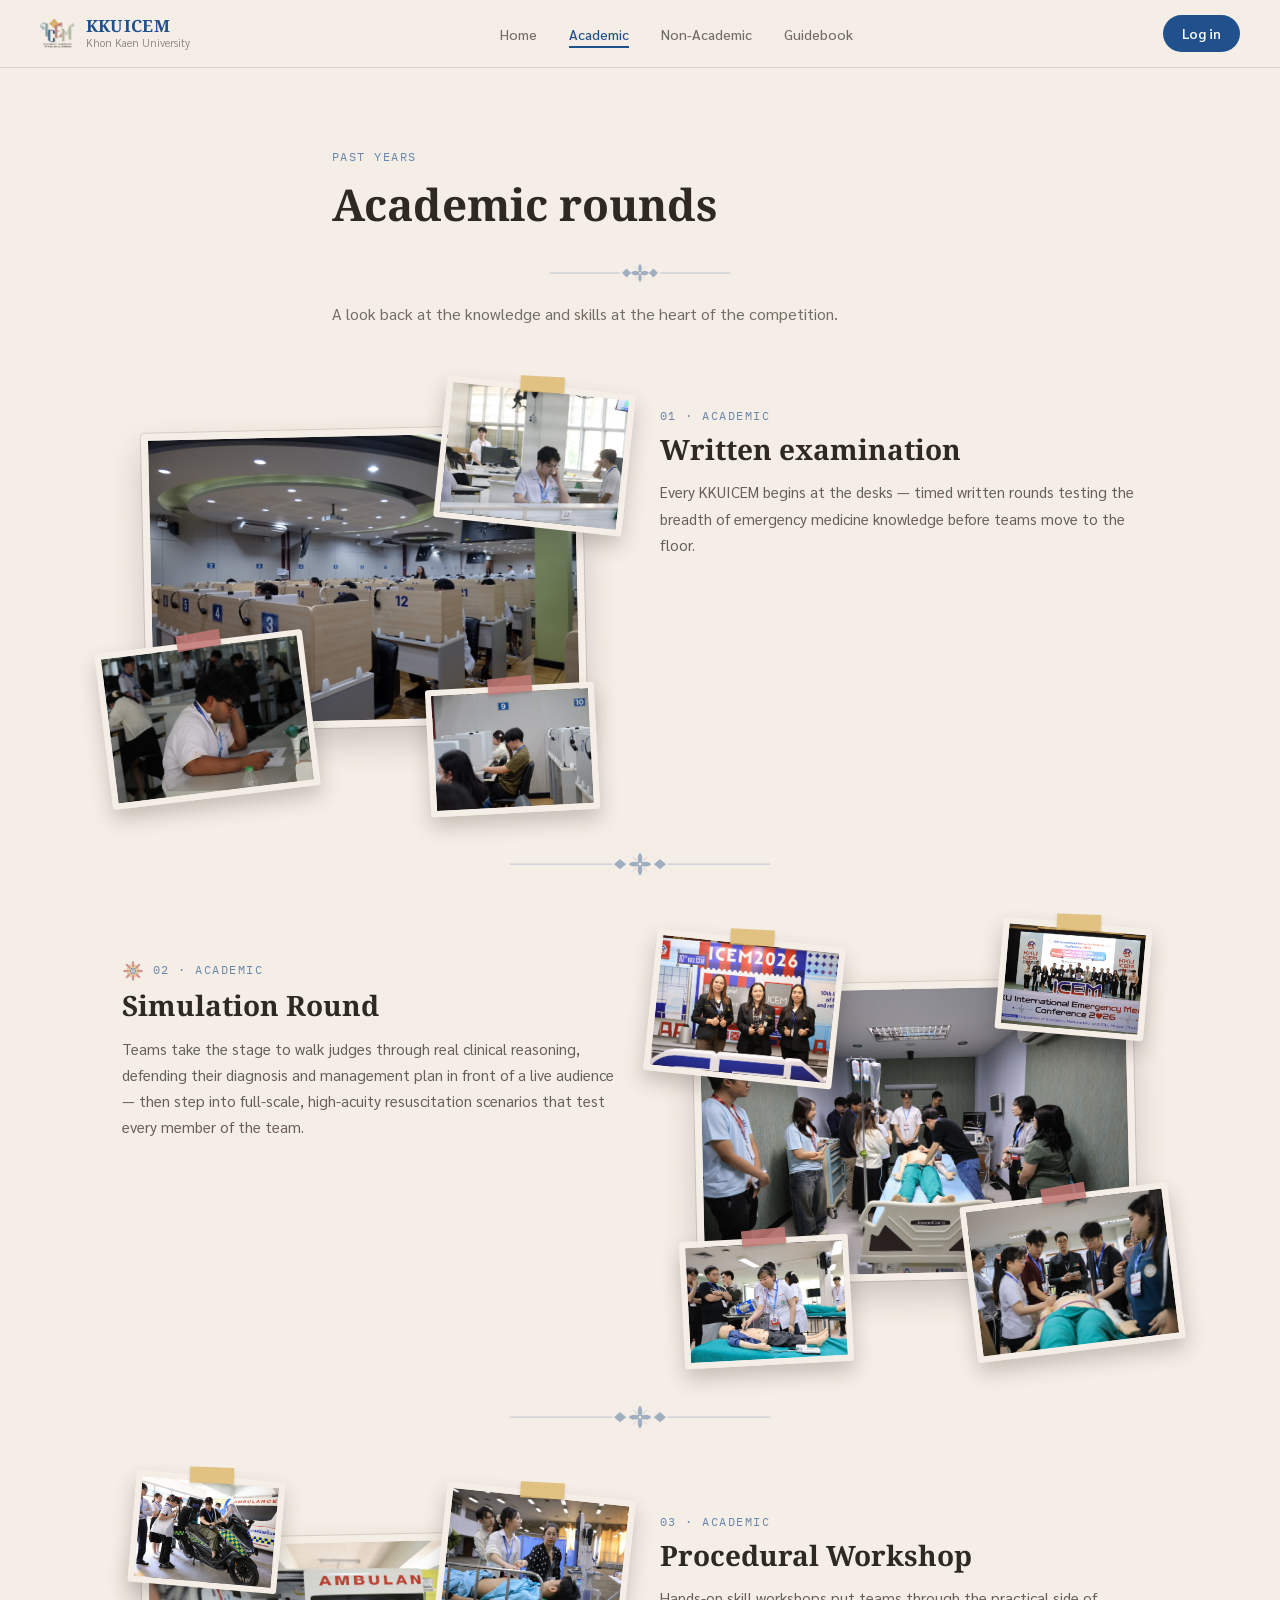
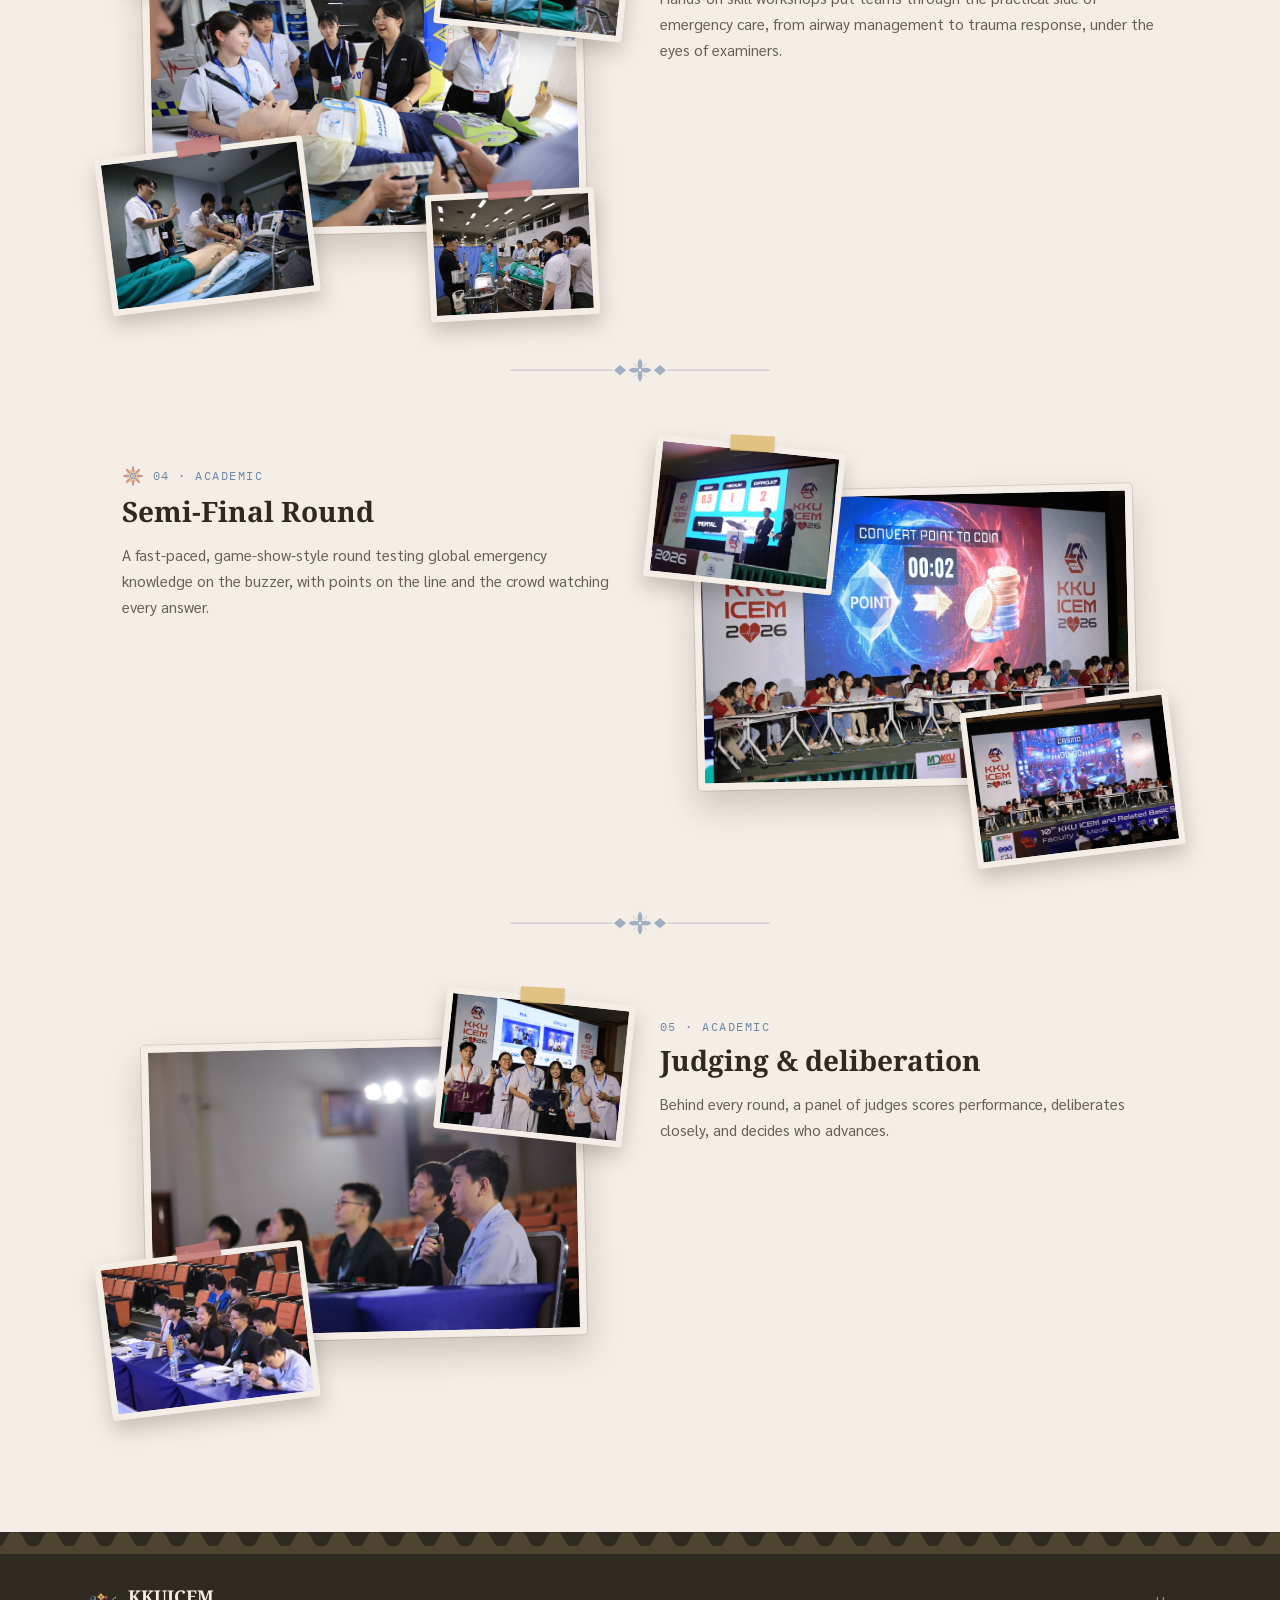
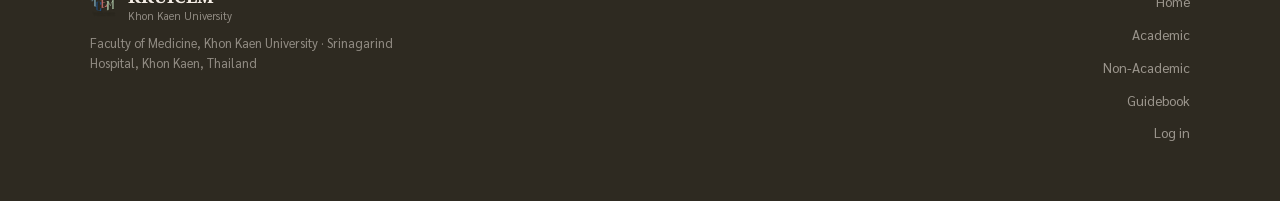
==== commit a15c1a06: "Nov 2026 content edits: academic merge/renames, Cultural Trips, guidebook coming soon, footer logo, " ====
--- a/academic.html
+++ b/academic.html
@@ -73,14 +73,15 @@
 
     <div class="thai-ornament" aria-hidden="true"><svg viewBox="0 0 300 28" fill="none" xmlns="http://www.w3.org/2000/svg"><line x1="0" y1="14" x2="118" y2="14" stroke="currentColor" stroke-width="0.75"/><line x1="182" y1="14" x2="300" y2="14" stroke="currentColor" stroke-width="0.75"/><path d="M120 14 L127 8 L134 14 L127 20Z" fill="currentColor"/><path d="M166 14 L173 8 L180 14 L173 20Z" fill="currentColor"/><path d="M150 14 C153 11,154 5,150 1 C146 5,147 11,150 14Z" fill="currentColor"/><path d="M150 14 C153 17,154 23,150 27 C146 23,147 17,150 14Z" fill="currentColor"/><path d="M150 14 C147 11,141 10,137 14 C141 18,147 17,150 14Z" fill="currentColor"/><path d="M150 14 C153 11,159 10,163 14 C159 18,153 17,150 14Z" fill="currentColor"/><path d="M150 14 C148 11,144 7,141 5 C143 8,147 11,150 14Z" fill="currentColor" opacity="0.55"/><path d="M150 14 C152 11,156 7,159 5 C157 8,153 11,150 14Z" fill="currentColor" opacity="0.55"/><path d="M150 14 C148 17,144 21,141 23 C143 20,147 17,150 14Z" fill="currentColor" opacity="0.55"/><path d="M150 14 C152 17,156 21,159 23 C157 20,153 17,150 14Z" fill="currentColor" opacity="0.55"/><circle cx="150" cy="14" r="3.2" fill="currentColor"/><circle cx="150" cy="14" r="1.5" fill="var(--cream)"/></svg></div>
 
-    <!-- 02 Case presentation — cover right (flip) + medallion -->
+    <!-- 02 Simulation Round (merged case presentation + high-acuity simulation) — cover right (flip) + medallion -->
     <div class="story-section story-section--flip">
       <div class="story-cover-col">
         <div class="story-collage">
           <img src="assets/academic/case-presentation-1.jpg" class="collage-main" alt="A team presenting their clinical case to judges on stage">
-          <div class="collage-photo"><img src="assets/academic/case-presentation-2.jpg" alt="Case presentation — photo 2" loading="lazy"><span class="tape tape--coral" aria-hidden="true"></span></div>
-          <div class="collage-photo"><img src="assets/academic/case-presentation-3.jpg" alt="Case presentation — photo 3" loading="lazy"><span class="tape tape--mustard" aria-hidden="true"></span></div>
-          <div class="collage-photo"><img src="assets/academic/case-presentation-4.jpg" alt="Case presentation — photo 4" loading="lazy"><span class="tape tape--coral" aria-hidden="true"></span></div>
+          <div class="collage-photo"><img src="assets/academic/high-acuity-simulation-finals-1.jpg" alt="A team managing a full-scale resuscitation simulation scenario" loading="lazy"><span class="tape tape--coral" aria-hidden="true"></span></div>
+          <div class="collage-photo"><img src="assets/academic/case-presentation-2.jpg" alt="Simulation Round — case presentation photo" loading="lazy"><span class="tape tape--mustard" aria-hidden="true"></span></div>
+          <div class="collage-photo"><img src="assets/academic/high-acuity-simulation-finals-2.jpg" alt="Simulation Round — simulation photo" loading="lazy"><span class="tape tape--coral" aria-hidden="true"></span></div>
+          <div class="collage-photo"><img src="assets/academic/case-presentation-3.jpg" alt="Simulation Round — case presentation photo" loading="lazy"><span class="tape tape--mustard" aria-hidden="true"></span></div>
         </div>
       </div>
       <div class="story-content-col">
@@ -88,14 +89,14 @@
           <svg class="story-eyebrow-medallion" viewBox="0 0 120 120" xmlns="http://www.w3.org/2000/svg" aria-hidden="true" width="22" height="22"><g transform="translate(60,60)"><ellipse rx="6.5" ry="18" cy="-36" fill="#C27774" transform="rotate(0)"/><ellipse rx="6.5" ry="18" cy="-36" fill="#C27774" transform="rotate(45)"/><ellipse rx="6.5" ry="18" cy="-36" fill="#C27774" transform="rotate(90)"/><ellipse rx="6.5" ry="18" cy="-36" fill="#C27774" transform="rotate(135)"/><ellipse rx="6.5" ry="18" cy="-36" fill="#C27774" transform="rotate(180)"/><ellipse rx="6.5" ry="18" cy="-36" fill="#C27774" transform="rotate(225)"/><ellipse rx="6.5" ry="18" cy="-36" fill="#C27774" transform="rotate(270)"/><ellipse rx="6.5" ry="18" cy="-36" fill="#C27774" transform="rotate(315)"/><ellipse rx="5" ry="13" cy="-24" fill="#DFBB71" transform="rotate(22.5)"/><ellipse rx="5" ry="13" cy="-24" fill="#DFBB71" transform="rotate(67.5)"/><ellipse rx="5" ry="13" cy="-24" fill="#DFBB71" transform="rotate(112.5)"/><ellipse rx="5" ry="13" cy="-24" fill="#DFBB71" transform="rotate(157.5)"/><ellipse rx="5" ry="13" cy="-24" fill="#DFBB71" transform="rotate(202.5)"/><ellipse rx="5" ry="13" cy="-24" fill="#DFBB71" transform="rotate(247.5)"/><ellipse rx="5" ry="13" cy="-24" fill="#DFBB71" transform="rotate(292.5)"/><ellipse rx="5" ry="13" cy="-24" fill="#DFBB71" transform="rotate(337.5)"/><circle r="16" fill="#21518C"/><ellipse rx="3" ry="9" cy="-8" fill="#F5EEE6" transform="rotate(0)"/><ellipse rx="3" ry="9" cy="-8" fill="#F5EEE6" transform="rotate(60)"/><ellipse rx="3" ry="9" cy="-8" fill="#F5EEE6" transform="rotate(120)"/><ellipse rx="3" ry="9" cy="-8" fill="#F5EEE6" transform="rotate(180)"/><ellipse rx="3" ry="9" cy="-8" fill="#F5EEE6" transform="rotate(240)"/><ellipse rx="3" ry="9" cy="-8" fill="#F5EEE6" transform="rotate(300)"/><circle r="6" fill="#DFBB71"/><circle r="3" fill="#21518C"/><circle r="1.5" fill="#F5EEE6"/></g></svg>
           <span class="past-label">02 · Academic</span>
         </div>
-        <h2 class="story-heading">Case presentation</h2>
-        <p class="story-caption">Teams take the stage to walk judges through real clinical reasoning, defending their diagnosis and management plan in front of a live audience.</p>
+        <h2 class="story-heading">Simulation Round</h2>
+        <p class="story-caption">Teams take the stage to walk judges through real clinical reasoning, defending their diagnosis and management plan in front of a live audience — then step into full-scale, high-acuity resuscitation scenarios that test every member of the team.</p>
       </div>
     </div>
 
     <div class="thai-ornament" aria-hidden="true"><svg viewBox="0 0 300 28" fill="none" xmlns="http://www.w3.org/2000/svg"><line x1="0" y1="14" x2="118" y2="14" stroke="currentColor" stroke-width="0.75"/><line x1="182" y1="14" x2="300" y2="14" stroke="currentColor" stroke-width="0.75"/><path d="M120 14 L127 8 L134 14 L127 20Z" fill="currentColor"/><path d="M166 14 L173 8 L180 14 L173 20Z" fill="currentColor"/><path d="M150 14 C153 11,154 5,150 1 C146 5,147 11,150 14Z" fill="currentColor"/><path d="M150 14 C153 17,154 23,150 27 C146 23,147 17,150 14Z" fill="currentColor"/><path d="M150 14 C147 11,141 10,137 14 C141 18,147 17,150 14Z" fill="currentColor"/><path d="M150 14 C153 11,159 10,163 14 C159 18,153 17,150 14Z" fill="currentColor"/><path d="M150 14 C148 11,144 7,141 5 C143 8,147 11,150 14Z" fill="currentColor" opacity="0.55"/><path d="M150 14 C152 11,156 7,159 5 C157 8,153 11,150 14Z" fill="currentColor" opacity="0.55"/><path d="M150 14 C148 17,144 21,141 23 C143 20,147 17,150 14Z" fill="currentColor" opacity="0.55"/><path d="M150 14 C152 17,156 21,159 23 C157 20,153 17,150 14Z" fill="currentColor" opacity="0.55"/><circle cx="150" cy="14" r="3.2" fill="currentColor"/><circle cx="150" cy="14" r="1.5" fill="var(--cream)"/></svg></div>
 
-    <!-- 03 Procedural stations — cover left (4 extra photos) -->
+    <!-- 03 Procedural Workshop — cover left (4 extra photos) -->
     <div class="story-section">
       <div class="story-cover-col">
         <div class="story-collage">
@@ -108,14 +109,14 @@
       </div>
       <div class="story-content-col">
         <div class="story-eyebrow"><span class="past-label">03 · Academic</span></div>
-        <h2 class="story-heading">Procedural stations</h2>
-        <p class="story-caption">Hands-on skill stations put teams through the practical side of emergency care, from airway management to trauma response, under the eyes of examiners.</p>
+        <h2 class="story-heading">Procedural Workshop</h2>
+        <p class="story-caption">Hands-on skill workshops put teams through the practical side of emergency care, from airway management to trauma response, under the eyes of examiners.</p>
       </div>
     </div>
 
     <div class="thai-ornament" aria-hidden="true"><svg viewBox="0 0 300 28" fill="none" xmlns="http://www.w3.org/2000/svg"><line x1="0" y1="14" x2="118" y2="14" stroke="currentColor" stroke-width="0.75"/><line x1="182" y1="14" x2="300" y2="14" stroke="currentColor" stroke-width="0.75"/><path d="M120 14 L127 8 L134 14 L127 20Z" fill="currentColor"/><path d="M166 14 L173 8 L180 14 L173 20Z" fill="currentColor"/><path d="M150 14 C153 11,154 5,150 1 C146 5,147 11,150 14Z" fill="currentColor"/><path d="M150 14 C153 17,154 23,150 27 C146 23,147 17,150 14Z" fill="currentColor"/><path d="M150 14 C147 11,141 10,137 14 C141 18,147 17,150 14Z" fill="currentColor"/><path d="M150 14 C153 11,159 10,163 14 C159 18,153 17,150 14Z" fill="currentColor"/><path d="M150 14 C148 11,144 7,141 5 C143 8,147 11,150 14Z" fill="currentColor" opacity="0.55"/><path d="M150 14 C152 11,156 7,159 5 C157 8,153 11,150 14Z" fill="currentColor" opacity="0.55"/><path d="M150 14 C148 17,144 21,141 23 C143 20,147 17,150 14Z" fill="currentColor" opacity="0.55"/><path d="M150 14 C152 17,156 21,159 23 C157 20,153 17,150 14Z" fill="currentColor" opacity="0.55"/><circle cx="150" cy="14" r="3.2" fill="currentColor"/><circle cx="150" cy="14" r="1.5" fill="var(--cream)"/></svg></div>
 
-    <!-- 04 Toxicology quiz bowl — cover right (flip) + medallion (2 extra photos) -->
+    <!-- 04 Semi-Final Round — cover right (flip) + medallion (2 extra photos) -->
     <div class="story-section story-section--flip">
       <div class="story-cover-col">
         <div class="story-collage">
@@ -129,34 +130,15 @@
           <svg class="story-eyebrow-medallion" viewBox="0 0 120 120" xmlns="http://www.w3.org/2000/svg" aria-hidden="true" width="22" height="22"><g transform="translate(60,60)"><ellipse rx="6.5" ry="18" cy="-36" fill="#C27774" transform="rotate(0)"/><ellipse rx="6.5" ry="18" cy="-36" fill="#C27774" transform="rotate(45)"/><ellipse rx="6.5" ry="18" cy="-36" fill="#C27774" transform="rotate(90)"/><ellipse rx="6.5" ry="18" cy="-36" fill="#C27774" transform="rotate(135)"/><ellipse rx="6.5" ry="18" cy="-36" fill="#C27774" transform="rotate(180)"/><ellipse rx="6.5" ry="18" cy="-36" fill="#C27774" transform="rotate(225)"/><ellipse rx="6.5" ry="18" cy="-36" fill="#C27774" transform="rotate(270)"/><ellipse rx="6.5" ry="18" cy="-36" fill="#C27774" transform="rotate(315)"/><ellipse rx="5" ry="13" cy="-24" fill="#DFBB71" transform="rotate(22.5)"/><ellipse rx="5" ry="13" cy="-24" fill="#DFBB71" transform="rotate(67.5)"/><ellipse rx="5" ry="13" cy="-24" fill="#DFBB71" transform="rotate(112.5)"/><ellipse rx="5" ry="13" cy="-24" fill="#DFBB71" transform="rotate(157.5)"/><ellipse rx="5" ry="13" cy="-24" fill="#DFBB71" transform="rotate(202.5)"/><ellipse rx="5" ry="13" cy="-24" fill="#DFBB71" transform="rotate(247.5)"/><ellipse rx="5" ry="13" cy="-24" fill="#DFBB71" transform="rotate(292.5)"/><ellipse rx="5" ry="13" cy="-24" fill="#DFBB71" transform="rotate(337.5)"/><circle r="16" fill="#21518C"/><ellipse rx="3" ry="9" cy="-8" fill="#F5EEE6" transform="rotate(0)"/><ellipse rx="3" ry="9" cy="-8" fill="#F5EEE6" transform="rotate(60)"/><ellipse rx="3" ry="9" cy="-8" fill="#F5EEE6" transform="rotate(120)"/><ellipse rx="3" ry="9" cy="-8" fill="#F5EEE6" transform="rotate(180)"/><ellipse rx="3" ry="9" cy="-8" fill="#F5EEE6" transform="rotate(240)"/><ellipse rx="3" ry="9" cy="-8" fill="#F5EEE6" transform="rotate(300)"/><circle r="6" fill="#DFBB71"/><circle r="3" fill="#21518C"/><circle r="1.5" fill="#F5EEE6"/></g></svg>
           <span class="past-label">04 · Academic</span>
         </div>
-        <h2 class="story-heading">Toxicology quiz bowl</h2>
-        <p class="story-caption">A fast-paced, game-show-style round testing toxicology knowledge on the buzzer, with points on the line and the crowd watching every answer.</p>
+        <h2 class="story-heading">Semi-Final Round</h2>
+        <p class="story-caption">A fast-paced, game-show-style round testing global emergency knowledge on the buzzer, with points on the line and the crowd watching every answer.</p>
       </div>
     </div>
 
     <div class="thai-ornament" aria-hidden="true"><svg viewBox="0 0 300 28" fill="none" xmlns="http://www.w3.org/2000/svg"><line x1="0" y1="14" x2="118" y2="14" stroke="currentColor" stroke-width="0.75"/><line x1="182" y1="14" x2="300" y2="14" stroke="currentColor" stroke-width="0.75"/><path d="M120 14 L127 8 L134 14 L127 20Z" fill="currentColor"/><path d="M166 14 L173 8 L180 14 L173 20Z" fill="currentColor"/><path d="M150 14 C153 11,154 5,150 1 C146 5,147 11,150 14Z" fill="currentColor"/><path d="M150 14 C153 17,154 23,150 27 C146 23,147 17,150 14Z" fill="currentColor"/><path d="M150 14 C147 11,141 10,137 14 C141 18,147 17,150 14Z" fill="currentColor"/><path d="M150 14 C153 11,159 10,163 14 C159 18,153 17,150 14Z" fill="currentColor"/><path d="M150 14 C148 11,144 7,141 5 C143 8,147 11,150 14Z" fill="currentColor" opacity="0.55"/><path d="M150 14 C152 11,156 7,159 5 C157 8,153 11,150 14Z" fill="currentColor" opacity="0.55"/><path d="M150 14 C148 17,144 21,141 23 C143 20,147 17,150 14Z" fill="currentColor" opacity="0.55"/><path d="M150 14 C152 17,156 21,159 23 C157 20,153 17,150 14Z" fill="currentColor" opacity="0.55"/><circle cx="150" cy="14" r="3.2" fill="currentColor"/><circle cx="150" cy="14" r="1.5" fill="var(--cream)"/></svg></div>
 
-    <!-- 05 High-acuity simulation finals — cover left -->
+    <!-- 05 Judging & deliberation — cover left (2 extra photos) -->
     <div class="story-section">
-      <div class="story-cover-col">
-        <div class="story-collage">
-          <img src="assets/academic/high-acuity-simulation-finals-1.jpg" class="collage-main" alt="A finalist team managing a full-scale resuscitation simulation scenario">
-          <div class="collage-photo"><img src="assets/academic/high-acuity-simulation-finals-2.jpg" alt="High-acuity simulation finals — photo 2" loading="lazy"><span class="tape tape--coral" aria-hidden="true"></span></div>
-          <div class="collage-photo"><img src="assets/academic/high-acuity-simulation-finals-3.jpg" alt="High-acuity simulation finals — photo 3" loading="lazy"><span class="tape tape--mustard" aria-hidden="true"></span></div>
-          <div class="collage-photo"><img src="assets/academic/high-acuity-simulation-finals-4.jpg" alt="High-acuity simulation finals — photo 4" loading="lazy"><span class="tape tape--coral" aria-hidden="true"></span></div>
-        </div>
-      </div>
-      <div class="story-content-col">
-        <div class="story-eyebrow"><span class="past-label">05 · Academic</span></div>
-        <h2 class="story-heading">High-acuity simulation finals</h2>
-        <p class="story-caption">The final round: full-scale resuscitation scenarios that push finalist teams through the highest-acuity cases of the competition.</p>
-      </div>
-    </div>
-
-    <div class="thai-ornament" aria-hidden="true"><svg viewBox="0 0 300 28" fill="none" xmlns="http://www.w3.org/2000/svg"><line x1="0" y1="14" x2="118" y2="14" stroke="currentColor" stroke-width="0.75"/><line x1="182" y1="14" x2="300" y2="14" stroke="currentColor" stroke-width="0.75"/><path d="M120 14 L127 8 L134 14 L127 20Z" fill="currentColor"/><path d="M166 14 L173 8 L180 14 L173 20Z" fill="currentColor"/><path d="M150 14 C153 11,154 5,150 1 C146 5,147 11,150 14Z" fill="currentColor"/><path d="M150 14 C153 17,154 23,150 27 C146 23,147 17,150 14Z" fill="currentColor"/><path d="M150 14 C147 11,141 10,137 14 C141 18,147 17,150 14Z" fill="currentColor"/><path d="M150 14 C153 11,159 10,163 14 C159 18,153 17,150 14Z" fill="currentColor"/><path d="M150 14 C148 11,144 7,141 5 C143 8,147 11,150 14Z" fill="currentColor" opacity="0.55"/><path d="M150 14 C152 11,156 7,159 5 C157 8,153 11,150 14Z" fill="currentColor" opacity="0.55"/><path d="M150 14 C148 17,144 21,141 23 C143 20,147 17,150 14Z" fill="currentColor" opacity="0.55"/><path d="M150 14 C152 17,156 21,159 23 C157 20,153 17,150 14Z" fill="currentColor" opacity="0.55"/><circle cx="150" cy="14" r="3.2" fill="currentColor"/><circle cx="150" cy="14" r="1.5" fill="var(--cream)"/></svg></div>
-
-    <!-- 06 Judging & deliberation — cover right (flip) + medallion (2 extra photos) -->
-    <div class="story-section story-section--flip">
       <div class="story-cover-col">
         <div class="story-collage">
           <img src="assets/academic/judging-deliberation-1.jpg" class="collage-main" alt="Judges reviewing scoresheets and deliberating after a round">
@@ -165,10 +147,7 @@
         </div>
       </div>
       <div class="story-content-col">
-        <div class="story-eyebrow">
-          <svg class="story-eyebrow-medallion" viewBox="0 0 120 120" xmlns="http://www.w3.org/2000/svg" aria-hidden="true" width="22" height="22"><g transform="translate(60,60)"><ellipse rx="6.5" ry="18" cy="-36" fill="#C27774" transform="rotate(0)"/><ellipse rx="6.5" ry="18" cy="-36" fill="#C27774" transform="rotate(45)"/><ellipse rx="6.5" ry="18" cy="-36" fill="#C27774" transform="rotate(90)"/><ellipse rx="6.5" ry="18" cy="-36" fill="#C27774" transform="rotate(135)"/><ellipse rx="6.5" ry="18" cy="-36" fill="#C27774" transform="rotate(180)"/><ellipse rx="6.5" ry="18" cy="-36" fill="#C27774" transform="rotate(225)"/><ellipse rx="6.5" ry="18" cy="-36" fill="#C27774" transform="rotate(270)"/><ellipse rx="6.5" ry="18" cy="-36" fill="#C27774" transform="rotate(315)"/><ellipse rx="5" ry="13" cy="-24" fill="#DFBB71" transform="rotate(22.5)"/><ellipse rx="5" ry="13" cy="-24" fill="#DFBB71" transform="rotate(67.5)"/><ellipse rx="5" ry="13" cy="-24" fill="#DFBB71" transform="rotate(112.5)"/><ellipse rx="5" ry="13" cy="-24" fill="#DFBB71" transform="rotate(157.5)"/><ellipse rx="5" ry="13" cy="-24" fill="#DFBB71" transform="rotate(202.5)"/><ellipse rx="5" ry="13" cy="-24" fill="#DFBB71" transform="rotate(247.5)"/><ellipse rx="5" ry="13" cy="-24" fill="#DFBB71" transform="rotate(292.5)"/><ellipse rx="5" ry="13" cy="-24" fill="#DFBB71" transform="rotate(337.5)"/><circle r="16" fill="#21518C"/><ellipse rx="3" ry="9" cy="-8" fill="#F5EEE6" transform="rotate(0)"/><ellipse rx="3" ry="9" cy="-8" fill="#F5EEE6" transform="rotate(60)"/><ellipse rx="3" ry="9" cy="-8" fill="#F5EEE6" transform="rotate(120)"/><ellipse rx="3" ry="9" cy="-8" fill="#F5EEE6" transform="rotate(180)"/><ellipse rx="3" ry="9" cy="-8" fill="#F5EEE6" transform="rotate(240)"/><ellipse rx="3" ry="9" cy="-8" fill="#F5EEE6" transform="rotate(300)"/><circle r="6" fill="#DFBB71"/><circle r="3" fill="#21518C"/><circle r="1.5" fill="#F5EEE6"/></g></svg>
-          <span class="past-label">06 · Academic</span>
-        </div>
+        <div class="story-eyebrow"><span class="past-label">05 · Academic</span></div>
         <h2 class="story-heading">Judging &amp; deliberation</h2>
         <p class="story-caption">Behind every round, a panel of judges scores performance, deliberates closely, and decides who advances.</p>
       </div>
@@ -182,14 +161,7 @@
   <div class="footer-inner">
     <div>
       <div class="footer-brand">
-        <svg class="crest-svg" viewBox="0 0 38 38" fill="none" xmlns="http://www.w3.org/2000/svg" aria-hidden="true">
-          <circle cx="19" cy="19" r="17" stroke="currentColor" stroke-width="1.5"/>
-          <path d="M10 25 L10 15 L14.5 20 L19 12 L23.5 20 L28 15 L28 25" stroke="currentColor" stroke-width="1.5" stroke-linejoin="round" stroke-linecap="round" fill="none"/>
-          <line x1="10" y1="25" x2="28" y2="25" stroke="currentColor" stroke-width="1.5" stroke-linecap="round"/>
-          <circle cx="14.5" cy="20" r="1" fill="currentColor"/>
-          <circle cx="19" cy="12" r="1" fill="currentColor"/>
-          <circle cx="23.5" cy="20" r="1" fill="currentColor"/>
-        </svg>
+        <img src="assets/icem-logo-color.png" class="crest-img" alt="" aria-hidden="true">
         <div class="footer-wordmark-text">
           <div class="footer-wordmark-title">KKUICEM</div>
           <div class="footer-wordmark-sub">Khon Kaen University</div>
--- a/style.css
+++ b/style.css
@@ -468,6 +468,21 @@
 
 .duration-venue { font-size: 0.88rem; opacity: 0.55; margin-bottom: 3.5rem; }
 
+.duration-callout {
+  display: inline-block;
+  font-family: 'IBM Plex Mono', monospace;
+  font-size: 0.72rem;
+  font-weight: 500;
+  letter-spacing: 0.14em;
+  text-transform: uppercase;
+  color: var(--mustard);
+  border: 1px solid var(--mustard);
+  border-radius: 999px;
+  padding: 0.4rem 1rem;
+  margin-bottom: 1.25rem;
+  position: relative;
+}
+
 .schedule-grid {
   max-width: 640px;
   margin: 0 auto;
@@ -754,6 +769,10 @@
 .btn-coral-dl:hover { background: #b5605d; }
 
 .btn-coral-dl:focus-visible { outline: 2px solid #fff; outline-offset: 3px; }
+
+/* temporary: guidebook PDF not yet available */
+.btn-coming-soon,
+.btn-coming-soon:hover { background: rgba(255,255,255,0.18); color: rgba(255,255,255,0.7); cursor: not-allowed; }
 
 .guidebook-contents { max-width: 520px; margin: 3.5rem auto 6rem; padding: 0 2rem; }
 
@@ -895,15 +914,15 @@
   box-shadow: 0 10px 20px rgba(46,42,33,0.24);
 }
 
-.collage-photo:nth-of-type(1) { width: 42%; left: -8%;  bottom: -8%; transform: rotate(-7deg); z-index: 3; }
-.collage-photo:nth-of-type(2) { width: 38%; right: -10%; top: -6%;  transform: rotate(6deg);  z-index: 4; }
-.collage-photo:nth-of-type(3) { width: 34%; right: 2%;  bottom: -12%; transform: rotate(-3deg); z-index: 5; }
-.collage-photo:nth-of-type(4) { width: 30%; left: 4%;  top: -10%;  transform: rotate(5deg);   z-index: 2; }
-
-.story-section--flip .collage-photo:nth-of-type(1) { left: auto; right: -8%; }
-.story-section--flip .collage-photo:nth-of-type(2) { right: auto; left: -10%; }
-.story-section--flip .collage-photo:nth-of-type(3) { right: auto; left: 2%; }
-.story-section--flip .collage-photo:nth-of-type(4) { left: auto; right: 4%; }
+.collage-photo:nth-of-type(1) { width: 42%; left: -1.2rem; bottom: -8%; transform: rotate(-7deg); z-index: 3; }
+.collage-photo:nth-of-type(2) { width: 38%; right: -0.6rem; top: -6%;  transform: rotate(6deg);  z-index: 4; }
+.collage-photo:nth-of-type(3) { width: 34%; right: 1.4rem;  bottom: -12%; transform: rotate(-3deg); z-index: 5; }
+.collage-photo:nth-of-type(4) { width: 30%; left: 0.6rem;   top: -10%;  transform: rotate(5deg);   z-index: 2; }
+
+.story-section--flip .collage-photo:nth-of-type(1) { left: auto; right: -1.2rem; }
+.story-section--flip .collage-photo:nth-of-type(2) { right: auto; left: -0.6rem; }
+.story-section--flip .collage-photo:nth-of-type(3) { right: auto; left: 1.4rem; }
+.story-section--flip .collage-photo:nth-of-type(4) { left: auto; right: 0.6rem; }
 
 .tape {
   position: absolute;
@@ -920,6 +939,30 @@
 .tape--coral   { background: var(--coral); }
 .tape--mustard { background: var(--mustard); }
 
+/* Cultural Trips places (non-academic) */
+.trip-places {
+  border-left: 2px solid var(--line);
+  padding-left: 2rem;
+  margin-left: 1rem;
+}
+
+.trip-place { padding: 2rem 0; }
+
+.trip-place .story-collage,
+.trip-place .collage-main { min-height: 220px; }
+
+.trip-place-heading { font-size: clamp(1.15rem, 1.8vw, 1.4rem); }
+
+.trip-place-thai {
+  display: block;
+  font-size: 0.95rem;
+  font-weight: 500;
+  opacity: 0.6;
+  margin-top: 0.15rem;
+}
+
+.trip-place .nav-card-link { margin-top: 0.4rem; }
+
 /* Section dividers inside gallery-sections */
 .gallery-sections .thai-ornament { padding: 0.5rem 0; }
 
@@ -975,4 +1018,9 @@
   .collage-photo:nth-of-type(2) { width: 34%; }
   .collage-photo:nth-of-type(3) { width: 30%; }
   .collage-photo:nth-of-type(4) { display: none; }
-}
+
+  .trip-places { padding-left: 1rem; margin-left: 0; }
+  .trip-place .story-collage,
+  .trip-place .collage-main { min-height: 0; }
+  .trip-place .story-content-col { padding-top: 1.75rem; }
+}
